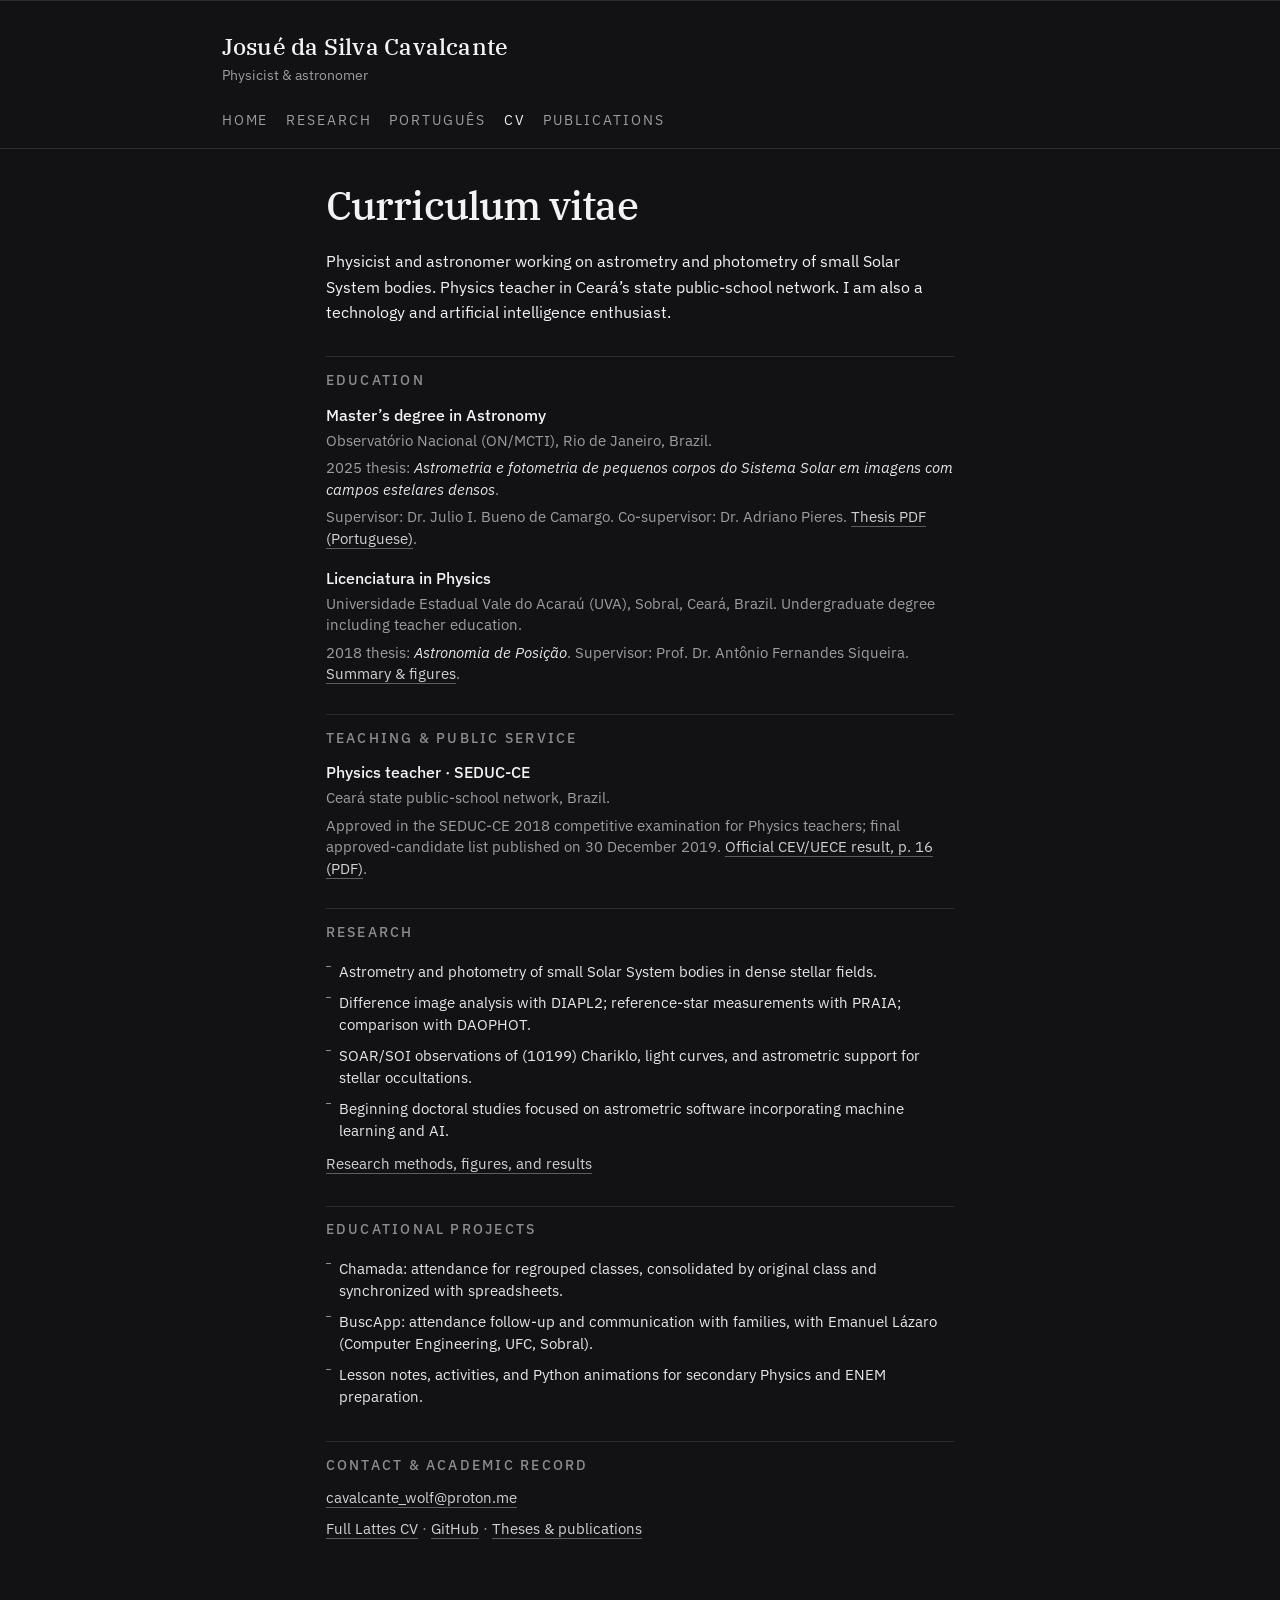
==== cv/index.html @ 6bab3193 "Remove workplace identification from the public academic pages Keep the academic profile on the stat" ====
<!DOCTYPE html>
<html lang="en">
<head>
  <meta charset="utf-8">
  <meta name="viewport" content="width=device-width, initial-scale=1">
  <title>CV — Josué da Silva Cavalcante</title>
  <meta name="description" content="Academic CV: Physics licentiate from UVA, master’s in Astronomy from Observatório Nacional, small-body research, and Physics teaching in the Ceará state school network.">
  <link rel="canonical" href="https://wolf9611.github.io/cv/">
  <meta name="theme-color" content="#121214">
  <meta name="color-scheme" content="dark">
  <link rel="icon" href="/assets/mark/favicon-32.png" type="image/png" sizes="32x32">
  <link rel="apple-touch-icon" href="/assets/mark/apple-touch-180.png">
  <meta property="og:type" content="website">
  <meta property="og:locale" content="en_US">
  <meta property="og:site_name" content="Josué da Silva Cavalcante">
  <meta property="og:title" content="CV — Josué da Silva Cavalcante">
  <meta property="og:description" content="Academic CV: Physics licentiate from UVA, master’s in Astronomy from Observatório Nacional, small-body research, and Physics teaching in the Ceará state school network.">
  <meta property="og:url" content="https://wolf9611.github.io/cv/">
  <meta property="og:image" content="https://wolf9611.github.io/assets/mark/icon-512.png">
  <meta name="twitter:card" content="summary">
  <meta name="twitter:title" content="CV — Josué da Silva Cavalcante">
  <meta name="twitter:description" content="Academic CV: Physics licentiate from UVA, master’s in Astronomy from Observatório Nacional, small-body research, and Physics teaching in the Ceará state school network.">
  <meta name="twitter:image" content="https://wolf9611.github.io/assets/mark/icon-512.png">
  <link rel="preconnect" href="https://fonts.googleapis.com">
  <link rel="preconnect" href="https://fonts.gstatic.com" crossorigin>
  <link href="https://fonts.googleapis.com/css2?family=IBM+Plex+Sans:ital,wght@0,400;0,500;1,400&family=IBM+Plex+Serif:ital,wght@0,400;0,500;1,400&display=swap" rel="stylesheet">
  <link rel="stylesheet" href="/css/style.css?v=4">
</head>
<body class="page-cv">
  <a class="skip-link" href="#main-content">Skip to content</a>
  <header class="cv-top">
    <div class="wrap">
      <p class="cv-name"><a href="/">Josué da Silva Cavalcante</a></p>
      <p class="cv-line">Physicist &amp; astronomer</p>
      <nav class="nav" aria-label="Main">
        <a href="/">Home</a>
        <a href="/research/">Research</a>
        <a href="/portugues/" hreflang="pt-BR" lang="pt-BR">Português</a>
        <a href="/cv/" aria-current="page">CV</a>
        <a href="/pubs/">Publications</a>
      </nav>
    </div>
  </header>

  <main id="main-content" class="wrap cv-main">
    <h1>Curriculum vitae</h1>
    <p class="cv-lead">Physicist and astronomer working on astrometry and photometry of small Solar System bodies. Physics teacher in Ceará’s state public-school network. I am also a technology and artificial intelligence enthusiast.</p>
    <section aria-labelledby="education">
      <h2 id="education">Education</h2>
      <dl class="cv-dl">
        <div>
          <dt>Master’s degree in Astronomy</dt>
          <dd>Observatório Nacional (ON/MCTI), Rio de Janeiro, Brazil.</dd>
          <dd>2025 thesis: <em lang="pt-BR">Astrometria e fotometria de pequenos corpos do Sistema Solar em imagens com campos estelares densos</em>.</dd>
          <dd>Supervisor: Dr. Julio I. Bueno de Camargo. Co-supervisor: Dr. Adriano Pieres. <a href="/files/dissertacao_cavalcante_2025.pdf">Thesis PDF (Portuguese)</a>.</dd>
        </div>
        <div>
          <dt>Licenciatura in Physics</dt>
          <dd>Universidade Estadual Vale do Acaraú (UVA), Sobral, Ceará, Brazil. Undergraduate degree including teacher education.</dd>
          <dd>2018 thesis: <em lang="pt-BR">Astronomia de Posição</em>. Supervisor: Prof. Dr. Antônio Fernandes Siqueira. <a href="/research/#undergraduate">Summary &amp; figures</a>.</dd>
        </div>
      </dl>
    </section>
    <section aria-labelledby="teaching">
      <h2 id="teaching">Teaching &amp; public service</h2>
      <dl class="cv-dl">
        <div>
          <dt>Physics teacher · SEDUC-CE</dt>
          <dd>Ceará state public-school network, Brazil.</dd>
          <dd>Approved in the SEDUC-CE 2018 competitive examination for Physics teachers; final approved-candidate list published on 30 December 2019. <a href="https://www.cev.uece.br/wp-content/uploads/2021/10/comunicado131.2019.pdf#page=16">Official CEV/UECE result, p. 16 (PDF)</a>.</dd>
        </div>
      </dl>
    </section>
    <section aria-labelledby="research">
      <h2 id="research">Research</h2>
      <ul class="cv-list">
        <li>Astrometry and photometry of small Solar System bodies in dense stellar fields.</li>
        <li>Difference image analysis with DIAPL2; reference-star measurements with PRAIA; comparison with DAOPHOT.</li>
        <li>SOAR/SOI observations of (10199) Chariklo, light curves, and astrometric support for stellar occultations.</li>
        <li>Beginning doctoral studies focused on astrometric software incorporating machine learning and AI.</li>
      </ul>
      <p class="cv-contact"><a href="/research/">Research methods, figures, and results</a></p>
    </section>
    <section aria-labelledby="projects">
      <h2 id="projects">Educational projects</h2>
      <ul class="cv-list">
        <li>Chamada: attendance for regrouped classes, consolidated by original class and synchronized with spreadsheets.</li>
        <li>BuscApp: attendance follow-up and communication with families, with Emanuel Lázaro (Computer Engineering, UFC, Sobral).</li>
        <li>Lesson notes, activities, and Python animations for secondary Physics and ENEM preparation.</li>
      </ul>
    </section>
    <section aria-labelledby="contact">
      <h2 id="contact">Contact &amp; academic record</h2>
      <p class="cv-contact"><a href="mailto:cavalcante_wolf@proton.me">cavalcante_wolf@proton.me</a></p>
      <p class="cv-contact"><a href="https://lattes.cnpq.br/4498102376995368" rel="me noopener" target="_blank">Full Lattes CV</a> · <a href="https://github.com/wolf9611" rel="me noopener" target="_blank">GitHub</a> · <a href="/pubs/">Theses &amp; publications</a></p>
    </section>
  </main>
</body>
</html>
---- css/style.css ----
/* Josué Cavalcante — modern gray, minimal academic */
:root{
  color-scheme:dark;
  --bg:#121214;
  --bg-elev:#1a1a1c;
  --ink:#e6e6e8;
  --muted:#9c9ca2;
  --line:#2c2c30;
  --accent:#8b8b92;
  --accent-hi:#d0d0d4;
  --accent-dim:#5c5c62;
  --paper:#f3f3f5;
}

*{box-sizing:border-box}
html{scroll-behavior:smooth}
body,h1,h2,h3,h4,h5,h6,p,blockquote,pre,hr,dl,dd,ol,ul,figure{margin:0;padding:0}
body{
  font:400 17px/1.55 "IBM Plex Sans", "Source Sans 3", Helvetica, Arial, sans-serif;
  color:var(--ink);
  background:var(--bg);
  -webkit-font-smoothing:antialiased;
}
img{max-width:100%;display:block}
a{color:var(--accent-hi);text-decoration:none;border-bottom:1px solid transparent;transition:color .15s,border-color .15s}
a:hover{color:var(--paper);border-bottom-color:var(--accent)}

.wrap{
  max-width:880px;
  margin:0 auto;
  padding:0 1.35rem;
}

/* header */
.site-header{
  padding:2.75rem 0 0;
  border-bottom:1px solid var(--line);
  margin-bottom:2rem;
}
.site-title{
  font-family:"IBM Plex Serif", "Source Serif 4", Georgia, serif;
  font-weight:500;
  font-size:clamp(1.85rem, 4.5vw, 2.35rem);
  letter-spacing:0.02em;
  color:var(--paper);
  line-height:1.15;
}
.site-title a,.site-title a:hover{
  color:var(--paper);border:none;
}
.site-tag{
  margin-top:0.45rem;
  font-size:0.875rem;
  letter-spacing:0.16em;
  text-transform:uppercase;
  color:var(--muted);
  font-weight:400;
}
.nav{
  display:flex;
  flex-wrap:wrap;
  gap:0.15rem 0;
  margin-top:1.6rem;
  padding-bottom:0.9rem;
  font-size:0.875rem;
  letter-spacing:0.14em;
  text-transform:uppercase;
  color:var(--muted);
}
.nav a{
  color:var(--muted);
  border:none;
  padding:0.35rem 0;
  margin-right:1.1rem;
}
.nav a:hover,.nav a[aria-current="page"]{
  color:var(--paper);
}
.nav .sep{
  display:none;
}

/* content */
main{padding-bottom:3rem;min-height:50vh}
.kicker{
  font-size:0.8rem;
  letter-spacing:0.18em;
  text-transform:uppercase;
  color:var(--accent);
  margin-bottom:1.25rem;
}
.prose p{
  margin-bottom:1.05em;
  font-size:1.05rem;
  color:var(--ink);
  font-weight:400;
}
.prose p.lead{
  font-size:1.12rem;
  color:var(--paper);
}
.prose h2{
  font-family:"IBM Plex Serif", Georgia, serif;
  font-size:1.2rem;
  font-weight:500;
  color:var(--paper);
  margin:2rem 0 0.7rem;
  padding-top:0.4rem;
  border-top:1px solid var(--line);
}
.prose h3{
  font-size:0.95rem;
  letter-spacing:0.06em;
  text-transform:uppercase;
  color:var(--accent-hi);
  margin:1.4rem 0 0.5rem;
  font-weight:500;
}
.prose ul{
  margin:0 0 1.1em 1.15em;
}
.prose li{
  margin-bottom:0.4em;
  color:var(--ink);
  font-size:1.02rem;
}
.prose li::marker{color:var(--accent)}

.note{
  margin:1.5rem 0;
  padding:0.85rem 1rem;
  border:1px solid var(--line);
  border-left:3px solid var(--accent);
  background:var(--bg-elev);
  font-size:0.92rem;
  color:var(--muted);
}
.note strong{color:var(--paper);font-weight:500}

.pub{
  margin-bottom:1.35rem;
  padding-bottom:1.15rem;
  border-bottom:1px solid var(--line);
}
.pub:last-child{border-bottom:none}
.pub .title{color:var(--paper);font-size:1.05rem;margin-bottom:0.25rem}
.pub .meta{font-size:0.92rem;color:var(--muted)}

.cv-block{margin-bottom:1.5rem}
.cv-block .when{
  font-size:0.78rem;
  letter-spacing:0.08em;
  text-transform:uppercase;
  color:var(--accent);
  margin-bottom:0.2rem;
}
.cv-block .role{
  color:var(--paper);
  font-size:1.05rem;
  margin-bottom:0.2rem;
}
.cv-block .place{color:var(--muted);font-size:0.95rem}

/* footer */
.site-footer{
  border-top:1px solid var(--line);
  padding:1.75rem 0 2.5rem;
  margin-top:1rem;
}
.footer-grid{
  display:grid;
  grid-template-columns:1fr;
  gap:1.25rem;
}
@media(min-width:560px){
  .footer-grid{grid-template-columns:1fr 1fr}
}
.footer-name{
  font-family:"IBM Plex Serif", Georgia, serif;
  font-size:1rem;
  color:var(--paper);
  margin-bottom:0.5rem;
}
.footer-list{list-style:none}
.footer-list li{margin-bottom:0.35rem;font-size:0.88rem;color:var(--muted)}
.footer-list a{color:var(--muted);border:none}
.footer-list a:hover{color:var(--accent-hi)}
.footer-copy{
  margin-top:1.5rem;
  font-size:0.8rem;
  letter-spacing:0.08em;
  text-transform:uppercase;
  color:var(--muted);
}

/* subtle top edge stripe */
body::before{
  content:"";
  display:block;
  height:1px;
  background:var(--line);
}

/* CV — tighter, no footer, academic only */
.page-cv .cv-lead{
  font-size:1.02rem;
  line-height:1.55;
  color:var(--paper);
  margin:0 0 2rem;
}
.page-cv .cv-top{
  padding:2rem 0 0;
  border-bottom:1px solid var(--line);
  margin-bottom:0;
}
.page-cv .cv-name{
  font-family:"IBM Plex Serif", Georgia, serif;
  font-weight:500;
  font-size:1.45rem;
  letter-spacing:0.01em;
  line-height:1.2;
}
.page-cv .cv-name a,
.page-cv .cv-name a:hover{color:var(--paper);border:none}
.page-cv .cv-line{
  margin-top:0.25rem;
  font-size:0.875rem;
  color:var(--muted);
}
.page-cv .cv-top .nav{margin-top:1.1rem;padding-bottom:0.7rem}
.page-cv .cv-main{
  padding:2rem 0 4rem;
  max-width:34rem;
}
.page-cv .cv-main section + section{margin-top:1.85rem}
.page-cv .cv-main h2{
  font-size:0.875rem;
  letter-spacing:0.16em;
  text-transform:uppercase;
  color:var(--accent);
  font-weight:500;
  margin:0 0 0.7rem;
}
.page-cv .cv-dl{display:grid;gap:1.05rem}
.page-cv .cv-dl dt{
  color:var(--paper);
  font-size:0.98rem;
  font-weight:500;
  margin-bottom:0.15rem;
}
.page-cv .cv-dl dd{
  color:var(--muted);
  font-size:0.92rem;
  line-height:1.45;
}
.page-cv .cv-dl em{color:var(--ink);font-style:italic}
.page-cv .cv-list{
  margin:0;
  padding:0;
  list-style:none;
}
.page-cv .cv-list li{
  color:var(--ink);
  font-size:0.95rem;
  line-height:1.45;
  padding:0.28rem 0 0.28rem 0.85rem;
  position:relative;
}
.page-cv .cv-list li::before{
  content:"";
  position:absolute;
  left:0;top:0.72em;
  width:0.35rem;height:1px;
  background:var(--accent);
}
.page-cv .cv-contact{
  font-size:0.92rem;
  color:var(--muted);
}
.page-cv .cv-contact span{margin:0 0.35rem;color:var(--accent-dim)}
.page-cv .site-footer{display:none}

/* Academic trajectory and original research figures */
a:focus-visible{outline:2px solid var(--paper);outline-offset:5px}
.skip-link{position:absolute;left:1rem;top:0;transform:translateY(-150%);z-index:10;padding:.7rem 1rem;background:var(--paper);color:var(--bg)}
.skip-link:focus{transform:translateY(.5rem);color:var(--bg)}
.prose h1,.page-cv .cv-main h1{
  font:500 clamp(1.8rem,4vw,2.5rem)/1.2 "IBM Plex Serif",Georgia,serif;
  color:var(--paper);
  letter-spacing:-.02em;
  margin:0 0 1.2rem;
}
.prose p{max-width:70ch}
.prose p.lead{font-size:1.2rem;line-height:1.6;max-width:60ch}
.prose section{margin-top:2.6rem}
.prose section > h2{
  font-size:1.4rem;
  margin:0 0 1.2rem;
  padding-top:1rem;
  border-top:1px solid var(--line);
}
.prose h3{font-size:1.1rem;text-transform:none;letter-spacing:0;margin:1.5rem 0 .6rem}
.prose a:not(.figure-image){border-bottom-color:var(--accent-dim)}
.prose a:hover{border-bottom-color:var(--paper)}
.prose .text-links{display:flex;flex-wrap:wrap;gap:.5rem 1.4rem;font-size:.95rem;margin:1.5rem 0}
.project-list{display:grid;gap:1.35rem;margin-top:.35rem}
.project-list h3{margin:0 0 .35rem;font-size:1.08rem}
.project-list p{margin:0}
.prose .when,.when{font-size:.875rem;color:var(--muted);line-height:1.6}
.prose .institution{font-size:.95rem;color:var(--muted);margin-bottom:.85rem}
.prose .source-link{font-size:.9rem;color:var(--muted)}
.trajectory{display:grid;gap:1.8rem}
.trajectory-entry{display:grid;grid-template-columns:9rem minmax(0,1fr);gap:1rem}
.trajectory-entry + .trajectory-entry{padding-top:1.8rem;border-top:1px solid var(--line)}
.trajectory-entry h3{margin:0 0 .3rem;font-size:1.15rem}
.trajectory-entry p:last-child{margin-bottom:0}
.work-grid{display:grid;grid-template-columns:repeat(2,minmax(0,1fr));gap:1.6rem;margin:1rem 0 1.5rem;align-items:start}
.research-figure{margin:1.2rem 0 1.8rem;min-width:0}
.work-grid .research-figure{margin:0}
.figure-image{display:block;border:0;background:#fff;padding:.65rem}
.figure-image:hover{border:0}
.figure-image img{width:100%;height:auto}
.work-grid .figure-image{height:17rem;display:flex;align-items:center;justify-content:center}
.work-grid .figure-image img{height:100%;object-fit:contain}
.work-grid .compact .figure-image{height:14rem}
.research-figure figcaption{font-size:.9rem;line-height:1.6;color:var(--muted);padding-top:.8rem}
.research-figure figcaption strong{color:var(--ink);font-weight:500}
.table-wrap{width:100%;margin:1.2rem 0}
.results-table{border-collapse:collapse;width:100%;font-size:.95rem;table-layout:fixed}
.results-table caption{text-align:left;color:var(--muted);font-size:.875rem;padding-bottom:.6rem}
.results-table th,.results-table td{padding:.8rem .6rem;text-align:left;border-bottom:1px solid var(--line);overflow-wrap:anywhere;vertical-align:top}
.results-table th{font-weight:500}
.results-table thead th{color:var(--muted);font-size:.875rem;background:var(--bg-elev)}
.results-table td{font-variant-numeric:tabular-nums}
.prose .pub{padding-bottom:2rem;margin-bottom:0}
.prose .pub h2{border:0;padding:0;margin:.5rem 0 .8rem;font-size:1.35rem}
.prose .muted{color:var(--muted)}
.page-cv .cv-main{max-width:42rem;padding:2rem 1.35rem 4rem}
.page-cv .cv-dl dd + dd{margin-top:.4rem}
.page-cv .cv-dl a,.page-cv .cv-contact a{border-bottom-color:var(--accent-dim)}
.page-cv .cv-main h2{padding-top:.8rem;border-top:1px solid var(--line)}
.page-cv .cv-contact{margin-top:.5rem;overflow-wrap:anywhere}
.footer-list a{overflow-wrap:anywhere}
[id]{scroll-margin-top:1.5rem}
@media(max-width:640px){
  .wrap{padding-left:1.15rem;padding-right:1.15rem}
  .site-header{padding-top:2rem}
  .site-tag{letter-spacing:.07em;line-height:1.8}
  .nav{letter-spacing:.08em;gap:.2rem 0;margin-top:1.2rem}
  .nav a{margin-right:1rem;padding:.6rem 0}
  .trajectory-entry{grid-template-columns:minmax(0,1fr);gap:.2rem}
  .trajectory-entry .when{margin-bottom:.3rem}
  .work-grid{grid-template-columns:minmax(0,1fr);gap:1.8rem}
  .work-grid .figure-image,.work-grid .compact .figure-image{height:auto;min-height:0}
  .work-grid .figure-image img{height:auto;max-height:19rem;object-fit:contain}
  .results-table{font-size:.875rem}
  .results-table th,.results-table td{padding:.65rem .35rem}
  .prose section{margin-top:2.2rem}
}
@media(prefers-reduced-motion:reduce){
  html{scroll-behavior:auto}
  a{transition:none}
}
@media print{
  :root{
    color-scheme:light;
    --bg:#fff;
    --bg-elev:#fff;
    --ink:#1c1c1f;
    --muted:#3f3f46;
    --line:#d4d4d8;
    --accent:#3f3f46;
    --accent-hi:#18181b;
    --accent-dim:#71717a;
    --paper:#18181b;
  }
  body::before,.skip-link,.nav,.site-footer{display:none}
  .site-header,.page-cv .cv-top{padding-top:0;border:none;margin:0}
  a{border:none}
  .figure-image{border:1px solid #d4d4d8}
}
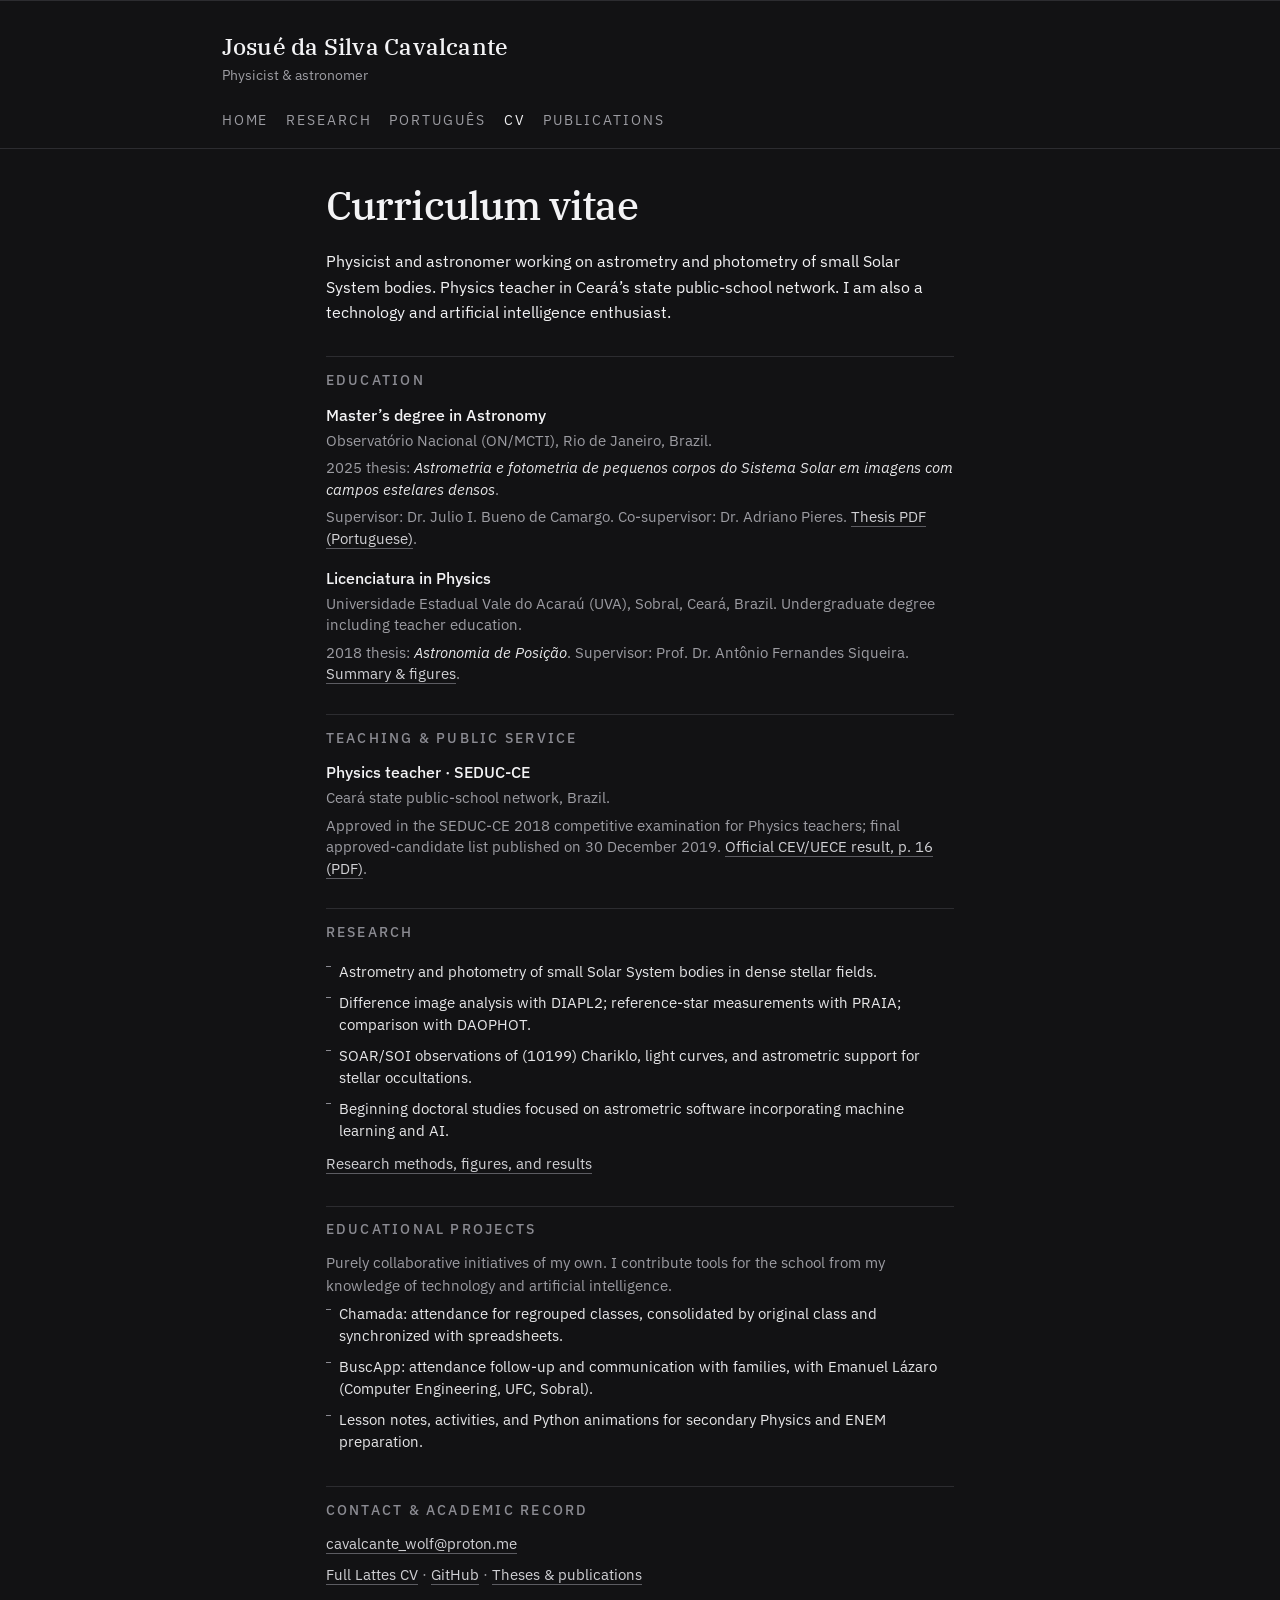
==== commit 3ca533be: "Describe education projects as collaborative initiatives State that these tools are the author's own" ====
--- a/cv/index.html
+++ b/cv/index.html
@@ -83,6 +83,7 @@
     </section>
     <section aria-labelledby="projects">
       <h2 id="projects">Educational projects</h2>
+      <p class="cv-contact">Purely collaborative initiatives of my own. I contribute tools for the school from my knowledge of technology and artificial intelligence.</p>
       <ul class="cv-list">
         <li>Chamada: attendance for regrouped classes, consolidated by original class and synchronized with spreadsheets.</li>
         <li>BuscApp: attendance follow-up and communication with families, with Emanuel Lázaro (Computer Engineering, UFC, Sobral).</li>
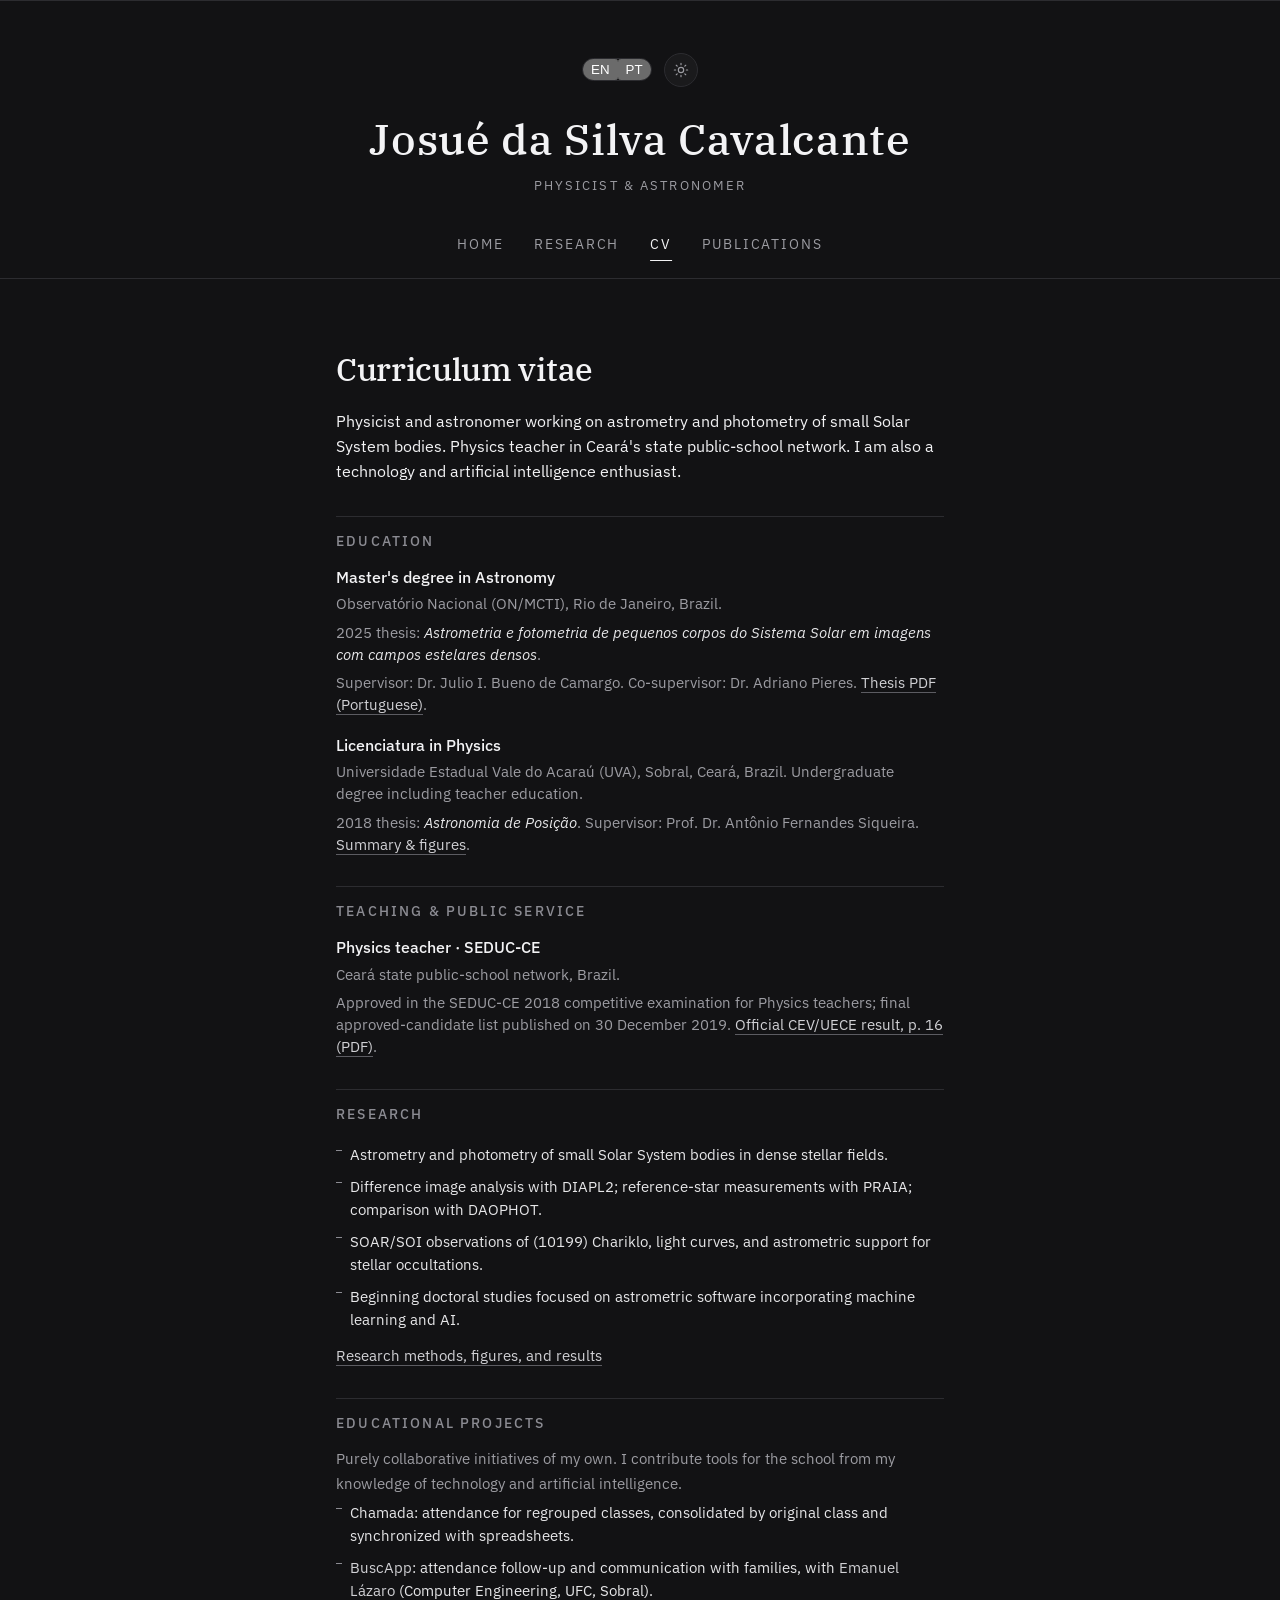
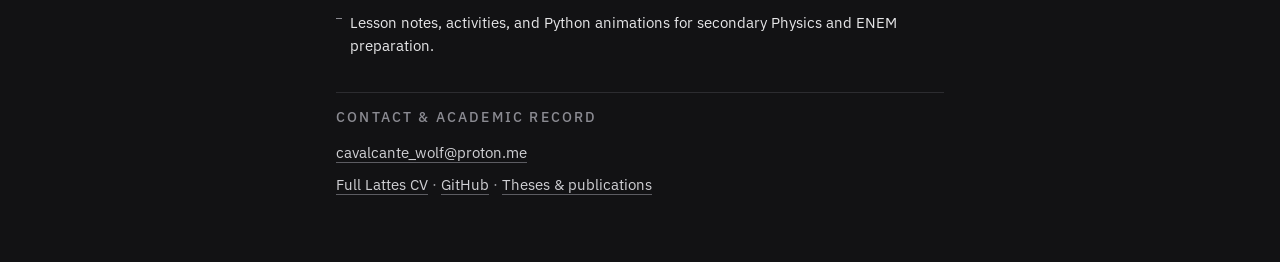
==== commit ccb2b31a: "feat!: move English to the root and switch language in place Serve the English edition from the site" ====
--- a/cv/index.html
+++ b/cv/index.html
@@ -1,100 +1,417 @@
-<!DOCTYPE html>
-<html lang="en">
-<head>
-  <meta charset="utf-8">
-  <meta name="viewport" content="width=device-width, initial-scale=1">
-  <title>CV — Josué da Silva Cavalcante</title>
-  <meta name="description" content="Academic CV: Physics licentiate from UVA, master’s in Astronomy from Observatório Nacional, small-body research, and Physics teaching in the Ceará state school network.">
-  <link rel="canonical" href="https://wolf9611.github.io/cv/">
-  <meta name="theme-color" content="#121214">
-  <meta name="color-scheme" content="dark">
-  <link rel="icon" href="/assets/mark/favicon-32.png" type="image/png" sizes="32x32">
-  <link rel="apple-touch-icon" href="/assets/mark/apple-touch-180.png">
-  <meta property="og:type" content="website">
-  <meta property="og:locale" content="en_US">
-  <meta property="og:site_name" content="Josué da Silva Cavalcante">
-  <meta property="og:title" content="CV — Josué da Silva Cavalcante">
-  <meta property="og:description" content="Academic CV: Physics licentiate from UVA, master’s in Astronomy from Observatório Nacional, small-body research, and Physics teaching in the Ceará state school network.">
-  <meta property="og:url" content="https://wolf9611.github.io/cv/">
-  <meta property="og:image" content="https://wolf9611.github.io/assets/mark/icon-512.png">
-  <meta name="twitter:card" content="summary">
-  <meta name="twitter:title" content="CV — Josué da Silva Cavalcante">
-  <meta name="twitter:description" content="Academic CV: Physics licentiate from UVA, master’s in Astronomy from Observatório Nacional, small-body research, and Physics teaching in the Ceará state school network.">
-  <meta name="twitter:image" content="https://wolf9611.github.io/assets/mark/icon-512.png">
-  <link rel="preconnect" href="https://fonts.googleapis.com">
-  <link rel="preconnect" href="https://fonts.gstatic.com" crossorigin>
-  <link href="https://fonts.googleapis.com/css2?family=IBM+Plex+Sans:ital,wght@0,400;0,500;1,400&family=IBM+Plex+Serif:ital,wght@0,400;0,500;1,400&display=swap" rel="stylesheet">
-  <link rel="stylesheet" href="/css/style.css?v=4">
-</head>
-<body class="page-cv">
-  <a class="skip-link" href="#main-content">Skip to content</a>
-  <header class="cv-top">
-    <div class="wrap">
-      <p class="cv-name"><a href="/">Josué da Silva Cavalcante</a></p>
-      <p class="cv-line">Physicist &amp; astronomer</p>
-      <nav class="nav" aria-label="Main">
-        <a href="/">Home</a>
-        <a href="/research/">Research</a>
-        <a href="/portugues/" hreflang="pt-BR" lang="pt-BR">Português</a>
-        <a href="/cv/" aria-current="page">CV</a>
-        <a href="/pubs/">Publications</a>
-      </nav>
-    </div>
-  </header>
+<!doctype html>
+<html lang="en" data-theme="dark">
+  <head>
+    <meta charset="utf-8" />
+    <meta name="viewport" content="width=device-width, initial-scale=1" />
+    <title data-i18n="cv.title">CV · Josué da Silva Cavalcante</title>
+    <meta
+      name="description"
+      data-i18n-attr="content:cv.description"
+      content="Academic CV: Physics licentiate from UVA, master's in Astronomy from Observatório Nacional, small-body research, and Physics teaching in the Ceará state school network."
+    />
+    <link rel="canonical" href="https://wolf9611.github.io/cv/" />
+    <link rel="alternate" hreflang="en" href="https://wolf9611.github.io/cv/" />
+    <link
+      rel="alternate"
+      hreflang="pt-BR"
+      href="https://wolf9611.github.io/cv/"
+    />
+    <link
+      rel="alternate"
+      hreflang="x-default"
+      href="https://wolf9611.github.io/cv/"
+    />
+    <meta name="theme-color" content="#121214" />
+    <meta name="color-scheme" content="dark light" />
+    <link
+      rel="icon"
+      href="/assets/mark/favicon-32.png"
+      type="image/png"
+      sizes="32x32"
+    />
+    <link rel="apple-touch-icon" href="/assets/mark/apple-touch-180.png" />
+    <meta property="og:type" content="website" />
+    <meta property="og:locale" content="en_US" />
+    <meta property="og:site_name" content="Josué da Silva Cavalcante" />
+    <meta
+      property="og:title"
+      data-i18n-attr="content:cv.ogTitle"
+      content="CV · Josué da Silva Cavalcante"
+    />
+    <meta
+      property="og:description"
+      data-i18n-attr="content:cv.description"
+      content="Academic CV: Physics licentiate from UVA, master's in Astronomy from Observatório Nacional, small-body research, and Physics teaching in the Ceará state school network."
+    />
+    <meta property="og:url" content="https://wolf9611.github.io/cv/" />
+    <meta
+      property="og:image"
+      content="https://wolf9611.github.io/assets/mark/icon-512.png"
+    />
+    <meta name="twitter:card" content="summary" />
+    <meta
+      name="twitter:title"
+      data-i18n-attr="content:cv.ogTitle"
+      content="CV · Josué da Silva Cavalcante"
+    />
+    <meta
+      name="twitter:description"
+      data-i18n-attr="content:cv.description"
+      content="Academic CV: Physics licentiate from UVA, master's in Astronomy from Observatório Nacional, small-body research, and Physics teaching in the Ceará state school network."
+    />
+    <meta
+      name="twitter:image"
+      content="https://wolf9611.github.io/assets/mark/icon-512.png"
+    />
+    <link rel="preconnect" href="https://fonts.googleapis.com" />
+    <link rel="preconnect" href="https://fonts.gstatic.com" crossorigin />
+    <link
+      href="https://fonts.googleapis.com/css2?family=IBM+Plex+Sans:ital,wght@0,400;0,500;1,400&family=IBM+Plex+Serif:ital,wght@0,400;0,500;1,400&display=swap"
+      rel="stylesheet"
+    />
+    <link rel="stylesheet" href="/css/style.css?v=7" />
+    <script src="/js/i18n.js?v=7"></script>
+    <script src="/js/main.js?v=7"></script>
+  </head>
+  <body class="page-cv" data-page="cv">
+    <a class="skip-link" href="#main-content" data-i18n="common.skip"
+      >Skip to content</a
+    >
+    <!-- Header -->
+    <header class="site-header">
+      <div class="wrap">
+        <div class="header-controls">
+          <div
+            class="lang-switch"
+            role="group"
+            data-i18n-attr="aria-label:common.langGroup"
+            aria-label="Language"
+          >
+            <button
+              type="button"
+              class="lang-switch-btn is-active"
+              data-set-lang="en"
+              lang="en"
+              aria-pressed="true"
+            >
+              EN
+            </button>
+            <button
+              type="button"
+              class="lang-switch-btn"
+              data-set-lang="pt-BR"
+              lang="pt-BR"
+              aria-pressed="false"
+            >
+              PT
+            </button>
+          </div>
+          <button
+            type="button"
+            class="theme-toggle"
+            data-theme-toggle
+            data-label-light="Switch to dark theme"
+            data-label-dark="Switch to light theme"
+            aria-pressed="false"
+            aria-label="Switch to light theme"
+          >
+            <svg
+              class="icon-sun"
+              aria-hidden="true"
+              viewBox="0 0 24 24"
+              fill="none"
+              stroke="currentColor"
+              stroke-width="1.75"
+              stroke-linecap="round"
+            >
+              <circle cx="12" cy="12" r="4" />
+              <path
+                d="M12 2v2m0 16v2M4.9 4.9l1.4 1.4m11.4 11.4 1.4 1.4M2 12h2m16 0h2M4.9 19.1l1.4-1.4M17.7 6.3l1.4-1.4"
+              />
+            </svg>
+            <svg
+              class="icon-moon"
+              aria-hidden="true"
+              viewBox="0 0 24 24"
+              fill="none"
+              stroke="currentColor"
+              stroke-width="1.75"
+              stroke-linecap="round"
+              stroke-linejoin="round"
+            >
+              <path d="M21 12.8A9 9 0 1 1 11.2 3a7 7 0 0 0 9.8 9.8Z" />
+            </svg>
+          </button>
+        </div>
+        <div class="site-title">
+          <a href="/" data-i18n="common.siteTitle">Josué da Silva Cavalcante</a>
+        </div>
+        <div class="site-tag" data-i18n="cv.nameLine">
+          Physicist &amp; astronomer
+        </div>
+        <nav
+          class="nav"
+          data-i18n-attr="aria-label:common.navAria"
+          aria-label="Main"
+        >
+          <a href="/" data-i18n="common.navHome">Home</a>
+          <a href="/research/" data-i18n="common.navResearch">Research</a>
+          <a href="/cv/" aria-current="page" data-i18n="common.navCv">CV</a>
+          <a href="/pubs/" data-i18n="common.navPubs">Publications</a>
+        </nav>
+      </div>
+    </header>
 
-  <main id="main-content" class="wrap cv-main">
-    <h1>Curriculum vitae</h1>
-    <p class="cv-lead">Physicist and astronomer working on astrometry and photometry of small Solar System bodies. Physics teacher in Ceará’s state public-school network. I am also a technology and artificial intelligence enthusiast.</p>
-    <section aria-labelledby="education">
-      <h2 id="education">Education</h2>
-      <dl class="cv-dl">
+    <main id="main-content" class="wrap cv-main">
+      <h1 data-i18n="cv.h1">Curriculum vitae</h1>
+      <p class="cv-lead" data-i18n="cv.lead">
+        Physicist and astronomer working on astrometry and photometry of small
+        Solar System bodies. Physics teacher in Ceará's state public-school
+        network. I am also a technology and artificial intelligence enthusiast.
+      </p>
+      <section aria-labelledby="education">
+        <h2 id="education" data-i18n="cv.educationHeading">Education</h2>
+        <dl class="cv-dl">
+          <div>
+            <dt data-i18n="cv.msTitle">Master's degree in Astronomy</dt>
+            <dd data-i18n="cv.msPlace">
+              Observatório Nacional (ON/MCTI), Rio de Janeiro, Brazil.
+            </dd>
+            <dd data-i18n="cv.msThesisHtml">
+              2025 thesis:
+              <em lang="pt-BR"
+                >Astrometria e fotometria de pequenos corpos do Sistema Solar em
+                imagens com campos estelares densos</em
+              >.
+            </dd>
+            <dd>
+              <span data-i18n="cv.msSupervisor"
+                >Supervisor: Dr. Julio I. Bueno de Camargo. Co-supervisor: Dr.
+                Adriano Pieres.</span
+              >
+              <a
+                href="/files/dissertacao_cavalcante_2025.pdf"
+                data-i18n="cv.msPdf"
+                >Thesis PDF (Portuguese)</a
+              >.
+            </dd>
+          </div>
+          <div>
+            <dt data-i18n="cv.ugTitle">Licenciatura in Physics</dt>
+            <dd data-i18n="cv.ugPlace">
+              Universidade Estadual Vale do Acaraú (UVA), Sobral, Ceará, Brazil.
+              Undergraduate degree including teacher education.
+            </dd>
+            <dd>
+              <span data-i18n="cv.ugThesisHtml"
+                >2018 thesis: <em lang="pt-BR">Astronomia de Posição</em>.
+                Supervisor: Prof. Dr. Antônio Fernandes Siqueira.</span
+              >
+              <a href="/research/#undergraduate" data-i18n="cv.ugLink"
+                >Summary &amp; figures</a
+              >.
+            </dd>
+          </div>
+        </dl>
+      </section>
+      <section aria-labelledby="teaching">
+        <h2 id="teaching" data-i18n="cv.teachingHeading">
+          Teaching &amp; public service
+        </h2>
+        <dl class="cv-dl">
+          <div>
+            <dt data-i18n="cv.teachTitle">Physics teacher · SEDUC-CE</dt>
+            <dd data-i18n="cv.teachPlace">
+              Ceará state public-school network, Brazil.
+            </dd>
+            <dd>
+              <span data-i18n="cv.teachExam"
+                >Approved in the SEDUC-CE 2018 competitive examination for
+                Physics teachers; final approved-candidate list published on 30
+                December 2019.</span
+              >
+              <a
+                href="https://www.cev.uece.br/wp-content/uploads/2021/10/comunicado131.2019.pdf#page=16"
+                data-i18n="cv.teachLink"
+                >Official CEV/UECE result, p. 16 (PDF)</a
+              >.
+            </dd>
+          </div>
+        </dl>
+      </section>
+      <section aria-labelledby="research">
+        <h2 id="research" data-i18n="cv.researchHeading">Research</h2>
+        <ul class="cv-list">
+          <li data-i18n="cv.research1">
+            Astrometry and photometry of small Solar System bodies in dense
+            stellar fields.
+          </li>
+          <li data-i18n="cv.research2">
+            Difference image analysis with DIAPL2; reference-star measurements
+            with PRAIA; comparison with DAOPHOT.
+          </li>
+          <li data-i18n="cv.research3">
+            SOAR/SOI observations of (10199) Chariklo, light curves, and
+            astrometric support for stellar occultations.
+          </li>
+          <li data-i18n="cv.research4">
+            Beginning doctoral studies focused on astrometric software
+            incorporating machine learning and AI.
+          </li>
+        </ul>
+        <p class="cv-contact">
+          <a href="/research/" data-i18n="cv.researchLink"
+            >Research methods, figures, and results</a
+          >
+        </p>
+      </section>
+      <section aria-labelledby="projects">
+        <h2 id="projects" data-i18n="cv.projectsHeading">
+          Educational projects
+        </h2>
+        <p class="cv-contact" data-i18n="cv.projectsIntro">
+          Purely collaborative initiatives of my own. I contribute tools for the
+          school from my knowledge of technology and artificial intelligence.
+        </p>
+        <ul class="cv-list">
+          <li data-i18n="cv.project1">
+            Chamada: attendance for regrouped classes, consolidated by original
+            class and synchronized with spreadsheets.
+          </li>
+          <li data-i18n="cv.project2Html">
+            <a
+              href="https://github.com/eemtijca/buscapp"
+              rel="noopener"
+              target="_blank"
+              >BuscApp</a
+            >: attendance follow-up and communication with families, with
+            <a
+              href="https://github.com/emanuellcs"
+              rel="noopener"
+              target="_blank"
+              >Emanuel Lázaro</a
+            >
+            (Computer Engineering, UFC, Sobral).
+          </li>
+          <li data-i18n="cv.project3">
+            Lesson notes, activities, and Python animations for secondary
+            Physics and ENEM preparation.
+          </li>
+        </ul>
+      </section>
+      <section aria-labelledby="contact">
+        <h2 id="contact" data-i18n="cv.contactHeading">
+          Contact &amp; academic record
+        </h2>
+        <p class="cv-contact">
+          <a
+            href="mailto:cavalcante_wolf@proton.me"
+            data-i18n="common.footerEmail"
+            >cavalcante_wolf@proton.me</a
+          >
+        </p>
+        <p class="cv-contact">
+          <a
+            href="https://lattes.cnpq.br/4498102376995368"
+            rel="me noopener"
+            target="_blank"
+            data-i18n="cv.contactLattes"
+            >Full Lattes CV</a
+          >
+          ·
+          <a
+            href="https://github.com/wolf9611"
+            rel="me noopener"
+            target="_blank"
+            data-i18n="common.footerGithub"
+            >GitHub</a
+          >
+          ·
+          <a href="/pubs/" data-i18n="cv.contactPubs"
+            >Theses &amp; publications</a
+          >
+        </p>
+      </section>
+    </main>
+
+    <!-- Footer -->
+    <footer class="site-footer">
+      <div class="wrap footer-grid">
         <div>
-          <dt>Master’s degree in Astronomy</dt>
-          <dd>Observatório Nacional (ON/MCTI), Rio de Janeiro, Brazil.</dd>
-          <dd>2025 thesis: <em lang="pt-BR">Astrometria e fotometria de pequenos corpos do Sistema Solar em imagens com campos estelares densos</em>.</dd>
-          <dd>Supervisor: Dr. Julio I. Bueno de Camargo. Co-supervisor: Dr. Adriano Pieres. <a href="/files/dissertacao_cavalcante_2025.pdf">Thesis PDF (Portuguese)</a>.</dd>
+          <div class="footer-name">Josué da Silva Cavalcante</div>
+          <ul class="footer-list">
+            <li>
+              <a
+                href="mailto:cavalcante_wolf@proton.me"
+                data-i18n="common.footerEmail"
+                >cavalcante_wolf@proton.me</a
+              >
+            </li>
+            <li>
+              <a
+                href="https://lattes.cnpq.br/4498102376995368"
+                rel="me noopener"
+                target="_blank"
+                data-i18n="common.footerLattes"
+                >Lattes CV</a
+              >
+            </li>
+            <li>
+              <a
+                href="https://github.com/wolf9611"
+                rel="me noopener"
+                target="_blank"
+                data-i18n="common.footerGithub"
+                >GitHub</a
+              >
+            </li>
+            <li>
+              <a
+                href="https://x.com/CavalcanteWolf"
+                rel="me noopener"
+                target="_blank"
+                data-i18n="common.footerX"
+                >X · @CavalcanteWolf</a
+              >
+            </li>
+            <li>
+              <a
+                href="https://www.instagram.com/cavalcante_josue96/"
+                rel="me noopener"
+                target="_blank"
+                data-i18n="common.footerInstagram"
+                >Instagram · cavalcante_josue96</a
+              >
+            </li>
+          </ul>
         </div>
         <div>
-          <dt>Licenciatura in Physics</dt>
-          <dd>Universidade Estadual Vale do Acaraú (UVA), Sobral, Ceará, Brazil. Undergraduate degree including teacher education.</dd>
-          <dd>2018 thesis: <em lang="pt-BR">Astronomia de Posição</em>. Supervisor: Prof. Dr. Antônio Fernandes Siqueira. <a href="/research/#undergraduate">Summary &amp; figures</a>.</dd>
+          <h2 class="footer-heading" data-i18n="common.footerSite">Site</h2>
+          <ul class="footer-list">
+            <li><a href="/" data-i18n="common.navHome">Home</a></li>
+            <li>
+              <a href="/research/" data-i18n="common.navResearch">Research</a>
+            </li>
+            <li><a href="/cv/" data-i18n="common.navCv">CV</a></li>
+            <li>
+              <a href="/pubs/" data-i18n="common.navPubs">Publications</a>
+            </li>
+            <li>
+              <a
+                href="https://github.com/eemtijca/buscapp"
+                rel="noopener"
+                target="_blank"
+                >BuscApp</a
+              >
+            </li>
+          </ul>
         </div>
-      </dl>
-    </section>
-    <section aria-labelledby="teaching">
-      <h2 id="teaching">Teaching &amp; public service</h2>
-      <dl class="cv-dl">
-        <div>
-          <dt>Physics teacher · SEDUC-CE</dt>
-          <dd>Ceará state public-school network, Brazil.</dd>
-          <dd>Approved in the SEDUC-CE 2018 competitive examination for Physics teachers; final approved-candidate list published on 30 December 2019. <a href="https://www.cev.uece.br/wp-content/uploads/2021/10/comunicado131.2019.pdf#page=16">Official CEV/UECE result, p. 16 (PDF)</a>.</dd>
-        </div>
-      </dl>
-    </section>
-    <section aria-labelledby="research">
-      <h2 id="research">Research</h2>
-      <ul class="cv-list">
-        <li>Astrometry and photometry of small Solar System bodies in dense stellar fields.</li>
-        <li>Difference image analysis with DIAPL2; reference-star measurements with PRAIA; comparison with DAOPHOT.</li>
-        <li>SOAR/SOI observations of (10199) Chariklo, light curves, and astrometric support for stellar occultations.</li>
-        <li>Beginning doctoral studies focused on astrometric software incorporating machine learning and AI.</li>
-      </ul>
-      <p class="cv-contact"><a href="/research/">Research methods, figures, and results</a></p>
-    </section>
-    <section aria-labelledby="projects">
-      <h2 id="projects">Educational projects</h2>
-      <p class="cv-contact">Purely collaborative initiatives of my own. I contribute tools for the school from my knowledge of technology and artificial intelligence.</p>
-      <ul class="cv-list">
-        <li>Chamada: attendance for regrouped classes, consolidated by original class and synchronized with spreadsheets.</li>
-        <li>BuscApp: attendance follow-up and communication with families, with Emanuel Lázaro (Computer Engineering, UFC, Sobral).</li>
-        <li>Lesson notes, activities, and Python animations for secondary Physics and ENEM preparation.</li>
-      </ul>
-    </section>
-    <section aria-labelledby="contact">
-      <h2 id="contact">Contact &amp; academic record</h2>
-      <p class="cv-contact"><a href="mailto:cavalcante_wolf@proton.me">cavalcante_wolf@proton.me</a></p>
-      <p class="cv-contact"><a href="https://lattes.cnpq.br/4498102376995368" rel="me noopener" target="_blank">Full Lattes CV</a> · <a href="https://github.com/wolf9611" rel="me noopener" target="_blank">GitHub</a> · <a href="/pubs/">Theses &amp; publications</a></p>
-    </section>
-  </main>
-</body>
+      </div>
+      <div class="wrap footer-copy">
+        <p data-i18n="common.copyright">
+          © 2026 Josué da Silva Cavalcante. All rights reserved.
+        </p>
+      </div>
+    </footer>
+  </body>
 </html>
--- a/css/style.css
+++ b/css/style.css
@@ -1,381 +1,1103 @@
-/* Josué Cavalcante — modern gray, minimal academic */
-:root{
-  color-scheme:dark;
-  --bg:#121214;
-  --bg-elev:#1a1a1c;
-  --ink:#e6e6e8;
-  --muted:#9c9ca2;
-  --line:#2c2c30;
-  --accent:#8b8b92;
-  --accent-hi:#d0d0d4;
-  --accent-dim:#5c5c62;
-  --paper:#f3f3f5;
-}
-
-*{box-sizing:border-box}
-html{scroll-behavior:smooth}
-body,h1,h2,h3,h4,h5,h6,p,blockquote,pre,hr,dl,dd,ol,ul,figure{margin:0;padding:0}
-body{
-  font:400 17px/1.55 "IBM Plex Sans", "Source Sans 3", Helvetica, Arial, sans-serif;
-  color:var(--ink);
-  background:var(--bg);
-  -webkit-font-smoothing:antialiased;
-}
-img{max-width:100%;display:block}
-a{color:var(--accent-hi);text-decoration:none;border-bottom:1px solid transparent;transition:color .15s,border-color .15s}
-a:hover{color:var(--paper);border-bottom-color:var(--accent)}
-
-.wrap{
-  max-width:880px;
-  margin:0 auto;
-  padding:0 1.35rem;
-}
-
-/* header */
-.site-header{
-  padding:2.75rem 0 0;
-  border-bottom:1px solid var(--line);
-  margin-bottom:2rem;
-}
-.site-title{
-  font-family:"IBM Plex Serif", "Source Serif 4", Georgia, serif;
-  font-weight:500;
-  font-size:clamp(1.85rem, 4.5vw, 2.35rem);
-  letter-spacing:0.02em;
-  color:var(--paper);
-  line-height:1.15;
-}
-.site-title a,.site-title a:hover{
-  color:var(--paper);border:none;
-}
-.site-tag{
-  margin-top:0.45rem;
-  font-size:0.875rem;
-  letter-spacing:0.16em;
-  text-transform:uppercase;
-  color:var(--muted);
-  font-weight:400;
-}
-.nav{
-  display:flex;
-  flex-wrap:wrap;
-  gap:0.15rem 0;
-  margin-top:1.6rem;
-  padding-bottom:0.9rem;
-  font-size:0.875rem;
-  letter-spacing:0.14em;
-  text-transform:uppercase;
-  color:var(--muted);
-}
-.nav a{
-  color:var(--muted);
-  border:none;
-  padding:0.35rem 0;
-  margin-right:1.1rem;
-}
-.nav a:hover,.nav a[aria-current="page"]{
-  color:var(--paper);
-}
-.nav .sep{
-  display:none;
-}
-
-/* content */
-main{padding-bottom:3rem;min-height:50vh}
-.kicker{
-  font-size:0.8rem;
-  letter-spacing:0.18em;
-  text-transform:uppercase;
-  color:var(--accent);
-  margin-bottom:1.25rem;
-}
-.prose p{
-  margin-bottom:1.05em;
-  font-size:1.05rem;
-  color:var(--ink);
-  font-weight:400;
-}
-.prose p.lead{
-  font-size:1.12rem;
-  color:var(--paper);
-}
-.prose h2{
-  font-family:"IBM Plex Serif", Georgia, serif;
-  font-size:1.2rem;
-  font-weight:500;
-  color:var(--paper);
-  margin:2rem 0 0.7rem;
-  padding-top:0.4rem;
-  border-top:1px solid var(--line);
-}
-.prose h3{
-  font-size:0.95rem;
-  letter-spacing:0.06em;
-  text-transform:uppercase;
-  color:var(--accent-hi);
-  margin:1.4rem 0 0.5rem;
-  font-weight:500;
-}
-.prose ul{
-  margin:0 0 1.1em 1.15em;
-}
-.prose li{
-  margin-bottom:0.4em;
-  color:var(--ink);
-  font-size:1.02rem;
-}
-.prose li::marker{color:var(--accent)}
-
-.note{
-  margin:1.5rem 0;
-  padding:0.85rem 1rem;
-  border:1px solid var(--line);
-  border-left:3px solid var(--accent);
-  background:var(--bg-elev);
-  font-size:0.92rem;
-  color:var(--muted);
-}
-.note strong{color:var(--paper);font-weight:500}
-
-.pub{
-  margin-bottom:1.35rem;
-  padding-bottom:1.15rem;
-  border-bottom:1px solid var(--line);
-}
-.pub:last-child{border-bottom:none}
-.pub .title{color:var(--paper);font-size:1.05rem;margin-bottom:0.25rem}
-.pub .meta{font-size:0.92rem;color:var(--muted)}
-
-.cv-block{margin-bottom:1.5rem}
-.cv-block .when{
-  font-size:0.78rem;
-  letter-spacing:0.08em;
-  text-transform:uppercase;
-  color:var(--accent);
-  margin-bottom:0.2rem;
-}
-.cv-block .role{
-  color:var(--paper);
-  font-size:1.05rem;
-  margin-bottom:0.2rem;
-}
-.cv-block .place{color:var(--muted);font-size:0.95rem}
-
-/* footer */
-.site-footer{
-  border-top:1px solid var(--line);
-  padding:1.75rem 0 2.5rem;
-  margin-top:1rem;
-}
-.footer-grid{
-  display:grid;
-  grid-template-columns:1fr;
-  gap:1.25rem;
-}
-@media(min-width:560px){
-  .footer-grid{grid-template-columns:1fr 1fr}
-}
-.footer-name{
-  font-family:"IBM Plex Serif", Georgia, serif;
-  font-size:1rem;
-  color:var(--paper);
-  margin-bottom:0.5rem;
-}
-.footer-list{list-style:none}
-.footer-list li{margin-bottom:0.35rem;font-size:0.88rem;color:var(--muted)}
-.footer-list a{color:var(--muted);border:none}
-.footer-list a:hover{color:var(--accent-hi)}
-.footer-copy{
-  margin-top:1.5rem;
-  font-size:0.8rem;
-  letter-spacing:0.08em;
-  text-transform:uppercase;
-  color:var(--muted);
-}
-
-/* subtle top edge stripe */
-body::before{
-  content:"";
-  display:block;
-  height:1px;
-  background:var(--line);
-}
-
-/* CV — tighter, no footer, academic only */
-.page-cv .cv-lead{
-  font-size:1.02rem;
-  line-height:1.55;
-  color:var(--paper);
-  margin:0 0 2rem;
-}
-.page-cv .cv-top{
-  padding:2rem 0 0;
-  border-bottom:1px solid var(--line);
-  margin-bottom:0;
-}
-.page-cv .cv-name{
-  font-family:"IBM Plex Serif", Georgia, serif;
-  font-weight:500;
-  font-size:1.45rem;
-  letter-spacing:0.01em;
-  line-height:1.2;
-}
+/* ==========================================================================
+   Josué da Silva Cavalcante · Academic homepage
+   Minimalist gray design system · IBM Plex Sans + IBM Plex Serif
+   Dark theme by default, with a warm paper light counterpart.
+   No build step: plain, hand-written CSS.
+   ========================================================================== */
+
+/* --------------------------------------------------------------------------
+   1. Design tokens
+   -------------------------------------------------------------------------- */
+:root {
+  color-scheme: dark;
+
+  /* Dark palette (default) */
+  --bg: #121214;
+  --bg-elev: #1a1a1c;
+  --ink: #e6e6e8;
+  --muted: #9c9ca2;
+  --line: #2c2c30;
+  --accent: #8b8b92;
+  --accent-hi: #d0d0d4;
+  --accent-dim: #5c5c62;
+  --paper: #f3f3f5;
+  --focus: #f3f3f5;
+  --figure-bg: #ffffff;
+
+  /* Layout */
+  --wrap: 55rem;
+  --gutter: clamp(1.15rem, 4vw, 2rem);
+
+  /* Motion */
+  --ease: cubic-bezier(0.4, 0, 0.2, 1);
+}
+
+:root[data-theme="light"] {
+  color-scheme: light;
+
+  /* Light palette: warm paper counterpart of the gray dark theme */
+  --bg: #f6f5f2;
+  --bg-elev: #ffffff;
+  --ink: #2b2b31;
+  --muted: #5d5d66;
+  --line: #e3e1da;
+  --accent: #66666f;
+  --accent-hi: #1b1b20;
+  --accent-dim: #b4b2ab;
+  --paper: #131318;
+  --focus: #1b1b20;
+  --figure-bg: #ffffff;
+}
+
+/* --------------------------------------------------------------------------
+   2. Reset and base typography
+   -------------------------------------------------------------------------- */
+* {
+  box-sizing: border-box;
+}
+
+html {
+  scroll-behavior: smooth;
+  -webkit-text-size-adjust: 100%;
+}
+
+body,
+h1,
+h2,
+h3,
+h4,
+h5,
+h6,
+p,
+blockquote,
+pre,
+hr,
+dl,
+dd,
+ol,
+ul,
+figure {
+  margin: 0;
+  padding: 0;
+}
+
+body {
+  font-family: "IBM Plex Sans", "Source Sans 3", Helvetica, Arial, sans-serif;
+  font-size: clamp(1rem, 0.95rem + 0.25vw, 1.125rem);
+  line-height: 1.65;
+  color: var(--ink);
+  background: var(--bg);
+  -webkit-font-smoothing: antialiased;
+  text-rendering: optimizeLegibility;
+  transition:
+    background-color 0.3s var(--ease),
+    color 0.3s var(--ease);
+}
+
+@media (prefers-reduced-motion: reduce) {
+  body {
+    transition: none;
+  }
+}
+
+img {
+  max-width: 100%;
+  display: block;
+}
+
+a {
+  color: var(--accent-hi);
+  text-decoration: none;
+  border-bottom: 1px solid transparent;
+  transition:
+    color 0.15s var(--ease),
+    border-color 0.15s var(--ease);
+}
+
+a:hover {
+  color: var(--paper);
+  border-bottom-color: var(--accent);
+}
+
+::selection {
+  background: var(--accent);
+  color: var(--bg);
+}
+
+/* Keyboard focus: visible on both themes (WCAG 2.4.7) */
+a:focus-visible,
+button:focus-visible {
+  outline: 2px solid var(--focus);
+  outline-offset: 4px;
+  border-radius: 2px;
+}
+
+/* Screen-reader-only utility */
+.visually-hidden {
+  position: absolute;
+  width: 1px;
+  height: 1px;
+  padding: 0;
+  margin: -1px;
+  overflow: hidden;
+  clip: rect(0 0 0 0);
+  white-space: nowrap;
+  border: 0;
+}
+
+/* --------------------------------------------------------------------------
+   3. Layout containers
+   -------------------------------------------------------------------------- */
+.wrap {
+  max-width: var(--wrap);
+  margin-inline: auto;
+  padding-inline: var(--gutter);
+}
+
+main {
+  padding-bottom: 3.5rem;
+  min-height: 50vh;
+}
+
+/* Slightly wider reading column on ultra-wide displays */
+@media (min-width: 112rem) {
+  :root {
+    --wrap: 57.5rem;
+  }
+}
+
+/* --------------------------------------------------------------------------
+   4. Skip link
+   -------------------------------------------------------------------------- */
+.skip-link {
+  position: absolute;
+  left: 1rem;
+  top: 0;
+  transform: translateY(-150%);
+  z-index: 20;
+  padding: 0.7rem 1.1rem;
+  background: var(--paper);
+  color: var(--bg);
+  border: none;
+  font-size: 0.9rem;
+  transition: transform 0.15s var(--ease);
+}
+
+.skip-link:focus {
+  transform: translateY(0.5rem);
+  color: var(--bg);
+}
+
+/* --------------------------------------------------------------------------
+   5. Header: fully centered
+   -------------------------------------------------------------------------- */
+.site-header {
+  text-align: center;
+  padding: clamp(2rem, 1.5rem + 2.5vw, 3.25rem) 0 0;
+  border-bottom: 1px solid var(--line);
+  margin-bottom: clamp(1.75rem, 1.25rem + 1.5vw, 2.75rem);
+}
+
+/* Utility row: language switcher + theme toggle */
+.header-controls {
+  display: flex;
+  justify-content: center;
+  align-items: center;
+  gap: 0.8rem;
+  margin-bottom: clamp(1.25rem, 1rem + 1vw, 1.9rem);
+}
+
+/* Compact EN | PT segmented switcher */
+.lang-switch {
+  display: inline-flex;
+  align-items: stretch;
+  border: 1px solid var(--line);
+  border-radius: 999px;
+  overflow: hidden;
+  background: var(--bg-elev);
+}
+
+.lang-switch a {
+  display: block;
+  padding: 0.32rem 0.85rem;
+  font-size: 0.72rem;
+  font-weight: 500;
+  letter-spacing: 0.14em;
+  text-transform: uppercase;
+  color: var(--muted);
+  border: none;
+  line-height: 1.5;
+  transition:
+    color 0.15s var(--ease),
+    background-color 0.15s var(--ease);
+}
+
+.lang-switch a + a {
+  border-left: 1px solid var(--line);
+}
+
+.lang-switch a:hover {
+  color: var(--paper);
+  background: var(--bg);
+  border-bottom: none;
+}
+
+.lang-switch a[aria-current="true"] {
+  color: var(--bg);
+  background: var(--paper);
+}
+
+.lang-switch a[aria-current="true"]:hover {
+  color: var(--bg);
+}
+
+/* Icon-only theme toggle */
+.theme-toggle {
+  display: inline-flex;
+  align-items: center;
+  justify-content: center;
+  width: 2.1rem;
+  height: 2.1rem;
+  border: 1px solid var(--line);
+  border-radius: 999px;
+  background: var(--bg-elev);
+  color: var(--muted);
+  cursor: pointer;
+  transition:
+    color 0.15s var(--ease),
+    border-color 0.15s var(--ease),
+    background-color 0.15s var(--ease);
+}
+
+.theme-toggle:hover {
+  color: var(--paper);
+  border-color: var(--accent);
+}
+
+.theme-toggle svg {
+  width: 1rem;
+  height: 1rem;
+  display: block;
+}
+
+.theme-toggle .icon-sun {
+  display: block;
+}
+.theme-toggle .icon-moon {
+  display: none;
+}
+:root[data-theme="light"] .theme-toggle .icon-sun {
+  display: none;
+}
+:root[data-theme="light"] .theme-toggle .icon-moon {
+  display: block;
+}
+
+/* Site identity */
+.site-title {
+  font-family: "IBM Plex Serif", "Source Serif 4", Georgia, serif;
+  font-weight: 500;
+  font-size: clamp(1.9rem, 1.4rem + 2.4vw, 2.7rem);
+  letter-spacing: 0.015em;
+  line-height: 1.15;
+  color: var(--paper);
+}
+
+.site-title a,
+.site-title a:hover {
+  color: var(--paper);
+  border: none;
+}
+
+.site-tag {
+  margin-top: 0.6rem;
+  font-size: clamp(0.72rem, 0.68rem + 0.2vw, 0.83rem);
+  letter-spacing: 0.16em;
+  text-transform: uppercase;
+  color: var(--muted);
+  font-weight: 400;
+}
+
+/* Primary navigation, centered */
+.nav {
+  display: flex;
+  flex-wrap: wrap;
+  justify-content: center;
+  gap: 0.3rem 1.9rem;
+  margin-top: clamp(1.3rem, 1.05rem + 1vw, 1.8rem);
+  padding-bottom: 1rem;
+  font-size: 0.85rem;
+  letter-spacing: 0.14em;
+  text-transform: uppercase;
+  color: var(--muted);
+}
+
+.nav a {
+  position: relative;
+  color: var(--muted);
+  border: none;
+  padding: 0.45rem 0;
+  transition: color 0.15s var(--ease);
+}
+
+.nav a::after {
+  content: "";
+  position: absolute;
+  left: 50%;
+  transform: translateX(-50%);
+  bottom: 0.1rem;
+  height: 1px;
+  width: 0;
+  background: var(--paper);
+  transition: width 0.25s var(--ease);
+}
+
+.nav a:hover {
+  color: var(--paper);
+}
+.nav a:hover::after {
+  width: 100%;
+}
+
+.nav a[aria-current="page"] {
+  color: var(--paper);
+}
+.nav a[aria-current="page"]::after {
+  width: 100%;
+}
+
+/* --------------------------------------------------------------------------
+   6. Prose: shared article typography
+   -------------------------------------------------------------------------- */
+.kicker {
+  font-size: 0.78rem;
+  letter-spacing: 0.18em;
+  text-transform: uppercase;
+  color: var(--accent);
+  margin-bottom: 1.25rem;
+}
+
+.prose h1 {
+  font-family: "IBM Plex Serif", Georgia, serif;
+  font-weight: 500;
+  font-size: clamp(1.8rem, 1.3rem + 2vw, 2.5rem);
+  line-height: 1.18;
+  letter-spacing: -0.015em;
+  color: var(--paper);
+  margin: 0 0 1.2rem;
+}
+
+.prose p {
+  margin-bottom: 1.05em;
+  font-size: 1.03rem;
+  color: var(--ink);
+  max-width: 70ch;
+}
+
+.prose p.lead {
+  font-size: clamp(1.12rem, 1.05rem + 0.35vw, 1.27rem);
+  line-height: 1.6;
+  color: var(--paper);
+  max-width: 60ch;
+}
+
+.prose section {
+  margin-top: clamp(2.2rem, 1.9rem + 1.2vw, 3.2rem);
+}
+
+.prose h2 {
+  font-family: "IBM Plex Serif", Georgia, serif;
+  font-size: clamp(1.28rem, 1.15rem + 0.6vw, 1.48rem);
+  font-weight: 500;
+  color: var(--paper);
+  margin: 0 0 1.15rem;
+  padding-top: 1.05rem;
+  border-top: 1px solid var(--line);
+}
+
+.prose h3 {
+  font-size: clamp(1.05rem, 1rem + 0.3vw, 1.14rem);
+  letter-spacing: 0;
+  color: var(--accent-hi);
+  margin: 1.6rem 0 0.6rem;
+  font-weight: 500;
+}
+
+.prose ul {
+  margin: 0 0 1.1em 1.15em;
+}
+
+.prose li {
+  margin-bottom: 0.4em;
+  color: var(--ink);
+  font-size: 1.02rem;
+}
+
+.prose li::marker {
+  color: var(--accent);
+}
+
+.prose a:not(.figure-image) {
+  border-bottom-color: var(--accent-dim);
+}
+.prose a:hover {
+  border-bottom-color: var(--paper);
+}
+
+.prose .muted {
+  color: var(--muted);
+}
+
+.prose .text-links {
+  display: flex;
+  flex-wrap: wrap;
+  gap: 0.5rem 1.5rem;
+  font-size: 0.95rem;
+  margin: 1.5rem 0;
+}
+
+.prose .when,
+.when {
+  font-size: 0.87rem;
+  color: var(--muted);
+  line-height: 1.6;
+}
+
+.prose .institution {
+  font-size: 0.95rem;
+  color: var(--muted);
+  margin-bottom: 0.9rem;
+}
+
+.prose .source-link {
+  font-size: 0.9rem;
+  color: var(--muted);
+}
+
+/* --------------------------------------------------------------------------
+   7. Academic trajectory
+   -------------------------------------------------------------------------- */
+.trajectory {
+  display: grid;
+  gap: 1.9rem;
+}
+
+.trajectory-entry {
+  display: grid;
+  grid-template-columns: minmax(7rem, 9rem) minmax(0, 1fr);
+  gap: 1rem;
+}
+
+.trajectory-entry + .trajectory-entry {
+  padding-top: 1.9rem;
+  border-top: 1px solid var(--line);
+}
+
+.trajectory-entry h3 {
+  margin: 0 0 0.3rem;
+  font-size: 1.15rem;
+}
+
+.trajectory-entry p:last-child {
+  margin-bottom: 0;
+}
+
+/* --------------------------------------------------------------------------
+   8. Figures
+   -------------------------------------------------------------------------- */
+.work-grid {
+  display: grid;
+  grid-template-columns: repeat(2, minmax(0, 1fr));
+  gap: 1.7rem;
+  margin: 1rem 0 1.5rem;
+  align-items: start;
+}
+
+.research-figure {
+  margin: 1.2rem 0 1.8rem;
+  min-width: 0;
+}
+
+.work-grid .research-figure {
+  margin: 0;
+}
+
+.figure-image {
+  display: block;
+  border: 1px solid var(--line);
+  background: var(--figure-bg);
+  padding: 0.65rem;
+  transition: border-color 0.2s var(--ease);
+}
+
+.figure-image:hover {
+  border-color: var(--accent);
+  border-bottom: 1px solid var(--accent);
+  color: inherit;
+}
+
+.figure-image img {
+  width: 100%;
+  height: auto;
+}
+
+.work-grid .figure-image {
+  height: 17rem;
+  display: flex;
+  align-items: center;
+  justify-content: center;
+}
+
+.work-grid .figure-image img {
+  height: 100%;
+  object-fit: contain;
+}
+
+.work-grid .compact .figure-image {
+  height: 14rem;
+}
+
+.research-figure figcaption {
+  font-size: 0.9rem;
+  line-height: 1.6;
+  color: var(--muted);
+  padding-top: 0.8rem;
+}
+
+.research-figure figcaption strong {
+  color: var(--ink);
+  font-weight: 500;
+}
+
+/* --------------------------------------------------------------------------
+   9. Data tables
+   -------------------------------------------------------------------------- */
+.table-wrap {
+  width: 100%;
+  margin: 1.2rem 0;
+  overflow-x: auto;
+}
+
+.results-table {
+  border-collapse: collapse;
+  width: 100%;
+  font-size: 0.95rem;
+  table-layout: fixed;
+}
+
+.results-table caption {
+  text-align: left;
+  color: var(--muted);
+  font-size: 0.875rem;
+  padding-bottom: 0.6rem;
+}
+
+.results-table th,
+.results-table td {
+  padding: 0.8rem 0.6rem;
+  text-align: left;
+  border-bottom: 1px solid var(--line);
+  overflow-wrap: anywhere;
+  vertical-align: top;
+}
+
+.results-table th {
+  font-weight: 500;
+}
+
+.results-table thead th {
+  color: var(--muted);
+  font-size: 0.875rem;
+  background: var(--bg-elev);
+}
+
+.results-table td {
+  font-variant-numeric: tabular-nums;
+}
+
+/* --------------------------------------------------------------------------
+   10. Publications
+   -------------------------------------------------------------------------- */
+.pub {
+  padding-bottom: 2rem;
+  margin-bottom: 0;
+  border-bottom: 1px solid var(--line);
+}
+
+.pub:last-child {
+  border-bottom: none;
+  padding-bottom: 0;
+}
+
+.pub h2 {
+  border: 0;
+  padding: 0;
+  margin: 0.5rem 0 0.8rem;
+  font-size: clamp(1.2rem, 1.1rem + 0.5vw, 1.38rem);
+}
+
+/* --------------------------------------------------------------------------
+   11. Educational project cards
+   -------------------------------------------------------------------------- */
+.project-list {
+  display: grid;
+  gap: 1.35rem;
+  margin-top: 0.35rem;
+}
+
+@media (min-width: 720px) {
+  .project-list {
+    grid-template-columns: repeat(2, minmax(0, 1fr));
+  }
+}
+
+.project-list h3 {
+  margin: 0 0 0.35rem;
+  font-size: 1.06rem;
+}
+
+.project-list p {
+  margin: 0;
+}
+
+/* --------------------------------------------------------------------------
+   12. Note callouts
+   -------------------------------------------------------------------------- */
+.note {
+  margin: 1.5rem 0;
+  padding: 0.9rem 1.1rem;
+  border: 1px solid var(--line);
+  border-left: 3px solid var(--accent);
+  background: var(--bg-elev);
+  font-size: 0.92rem;
+  color: var(--muted);
+  transition:
+    background-color 0.3s var(--ease),
+    border-color 0.3s var(--ease);
+}
+
+.note strong {
+  color: var(--paper);
+  font-weight: 500;
+}
+
+/* --------------------------------------------------------------------------
+   13. CV page: compact centered header, print-friendly layout
+   -------------------------------------------------------------------------- */
+.page-cv .cv-top {
+  text-align: center;
+  padding: 2rem 0 0;
+  border-bottom: 1px solid var(--line);
+  margin-bottom: 0;
+}
+
+.page-cv .cv-name {
+  font-family: "IBM Plex Serif", Georgia, serif;
+  font-weight: 500;
+  font-size: clamp(1.45rem, 1.25rem + 1vw, 1.8rem);
+  letter-spacing: 0.01em;
+  line-height: 1.2;
+}
+
 .page-cv .cv-name a,
-.page-cv .cv-name a:hover{color:var(--paper);border:none}
-.page-cv .cv-line{
-  margin-top:0.25rem;
-  font-size:0.875rem;
-  color:var(--muted);
-}
-.page-cv .cv-top .nav{margin-top:1.1rem;padding-bottom:0.7rem}
-.page-cv .cv-main{
-  padding:2rem 0 4rem;
-  max-width:34rem;
-}
-.page-cv .cv-main section + section{margin-top:1.85rem}
-.page-cv .cv-main h2{
-  font-size:0.875rem;
-  letter-spacing:0.16em;
-  text-transform:uppercase;
-  color:var(--accent);
-  font-weight:500;
-  margin:0 0 0.7rem;
-}
-.page-cv .cv-dl{display:grid;gap:1.05rem}
-.page-cv .cv-dl dt{
-  color:var(--paper);
-  font-size:0.98rem;
-  font-weight:500;
-  margin-bottom:0.15rem;
-}
-.page-cv .cv-dl dd{
-  color:var(--muted);
-  font-size:0.92rem;
-  line-height:1.45;
-}
-.page-cv .cv-dl em{color:var(--ink);font-style:italic}
-.page-cv .cv-list{
-  margin:0;
-  padding:0;
-  list-style:none;
-}
-.page-cv .cv-list li{
-  color:var(--ink);
-  font-size:0.95rem;
-  line-height:1.45;
-  padding:0.28rem 0 0.28rem 0.85rem;
-  position:relative;
-}
-.page-cv .cv-list li::before{
-  content:"";
-  position:absolute;
-  left:0;top:0.72em;
-  width:0.35rem;height:1px;
-  background:var(--accent);
-}
-.page-cv .cv-contact{
-  font-size:0.92rem;
-  color:var(--muted);
-}
-.page-cv .cv-contact span{margin:0 0.35rem;color:var(--accent-dim)}
-.page-cv .site-footer{display:none}
-
-/* Academic trajectory and original research figures */
-a:focus-visible{outline:2px solid var(--paper);outline-offset:5px}
-.skip-link{position:absolute;left:1rem;top:0;transform:translateY(-150%);z-index:10;padding:.7rem 1rem;background:var(--paper);color:var(--bg)}
-.skip-link:focus{transform:translateY(.5rem);color:var(--bg)}
-.prose h1,.page-cv .cv-main h1{
-  font:500 clamp(1.8rem,4vw,2.5rem)/1.2 "IBM Plex Serif",Georgia,serif;
-  color:var(--paper);
-  letter-spacing:-.02em;
-  margin:0 0 1.2rem;
-}
-.prose p{max-width:70ch}
-.prose p.lead{font-size:1.2rem;line-height:1.6;max-width:60ch}
-.prose section{margin-top:2.6rem}
-.prose section > h2{
-  font-size:1.4rem;
-  margin:0 0 1.2rem;
-  padding-top:1rem;
-  border-top:1px solid var(--line);
-}
-.prose h3{font-size:1.1rem;text-transform:none;letter-spacing:0;margin:1.5rem 0 .6rem}
-.prose a:not(.figure-image){border-bottom-color:var(--accent-dim)}
-.prose a:hover{border-bottom-color:var(--paper)}
-.prose .text-links{display:flex;flex-wrap:wrap;gap:.5rem 1.4rem;font-size:.95rem;margin:1.5rem 0}
-.project-list{display:grid;gap:1.35rem;margin-top:.35rem}
-.project-list h3{margin:0 0 .35rem;font-size:1.08rem}
-.project-list p{margin:0}
-.prose .when,.when{font-size:.875rem;color:var(--muted);line-height:1.6}
-.prose .institution{font-size:.95rem;color:var(--muted);margin-bottom:.85rem}
-.prose .source-link{font-size:.9rem;color:var(--muted)}
-.trajectory{display:grid;gap:1.8rem}
-.trajectory-entry{display:grid;grid-template-columns:9rem minmax(0,1fr);gap:1rem}
-.trajectory-entry + .trajectory-entry{padding-top:1.8rem;border-top:1px solid var(--line)}
-.trajectory-entry h3{margin:0 0 .3rem;font-size:1.15rem}
-.trajectory-entry p:last-child{margin-bottom:0}
-.work-grid{display:grid;grid-template-columns:repeat(2,minmax(0,1fr));gap:1.6rem;margin:1rem 0 1.5rem;align-items:start}
-.research-figure{margin:1.2rem 0 1.8rem;min-width:0}
-.work-grid .research-figure{margin:0}
-.figure-image{display:block;border:0;background:#fff;padding:.65rem}
-.figure-image:hover{border:0}
-.figure-image img{width:100%;height:auto}
-.work-grid .figure-image{height:17rem;display:flex;align-items:center;justify-content:center}
-.work-grid .figure-image img{height:100%;object-fit:contain}
-.work-grid .compact .figure-image{height:14rem}
-.research-figure figcaption{font-size:.9rem;line-height:1.6;color:var(--muted);padding-top:.8rem}
-.research-figure figcaption strong{color:var(--ink);font-weight:500}
-.table-wrap{width:100%;margin:1.2rem 0}
-.results-table{border-collapse:collapse;width:100%;font-size:.95rem;table-layout:fixed}
-.results-table caption{text-align:left;color:var(--muted);font-size:.875rem;padding-bottom:.6rem}
-.results-table th,.results-table td{padding:.8rem .6rem;text-align:left;border-bottom:1px solid var(--line);overflow-wrap:anywhere;vertical-align:top}
-.results-table th{font-weight:500}
-.results-table thead th{color:var(--muted);font-size:.875rem;background:var(--bg-elev)}
-.results-table td{font-variant-numeric:tabular-nums}
-.prose .pub{padding-bottom:2rem;margin-bottom:0}
-.prose .pub h2{border:0;padding:0;margin:.5rem 0 .8rem;font-size:1.35rem}
-.prose .muted{color:var(--muted)}
-.page-cv .cv-main{max-width:42rem;padding:2rem 1.35rem 4rem}
-.page-cv .cv-dl dd + dd{margin-top:.4rem}
-.page-cv .cv-dl a,.page-cv .cv-contact a{border-bottom-color:var(--accent-dim)}
-.page-cv .cv-main h2{padding-top:.8rem;border-top:1px solid var(--line)}
-.page-cv .cv-contact{margin-top:.5rem;overflow-wrap:anywhere}
-.footer-list a{overflow-wrap:anywhere}
-[id]{scroll-margin-top:1.5rem}
-@media(max-width:640px){
-  .wrap{padding-left:1.15rem;padding-right:1.15rem}
-  .site-header{padding-top:2rem}
-  .site-tag{letter-spacing:.07em;line-height:1.8}
-  .nav{letter-spacing:.08em;gap:.2rem 0;margin-top:1.2rem}
-  .nav a{margin-right:1rem;padding:.6rem 0}
-  .trajectory-entry{grid-template-columns:minmax(0,1fr);gap:.2rem}
-  .trajectory-entry .when{margin-bottom:.3rem}
-  .work-grid{grid-template-columns:minmax(0,1fr);gap:1.8rem}
-  .work-grid .figure-image,.work-grid .compact .figure-image{height:auto;min-height:0}
-  .work-grid .figure-image img{height:auto;max-height:19rem;object-fit:contain}
-  .results-table{font-size:.875rem}
-  .results-table th,.results-table td{padding:.65rem .35rem}
-  .prose section{margin-top:2.2rem}
-}
-@media(prefers-reduced-motion:reduce){
-  html{scroll-behavior:auto}
-  a{transition:none}
-}
-@media print{
-  :root{
-    color-scheme:light;
-    --bg:#fff;
-    --bg-elev:#fff;
-    --ink:#1c1c1f;
-    --muted:#3f3f46;
-    --line:#d4d4d8;
-    --accent:#3f3f46;
-    --accent-hi:#18181b;
-    --accent-dim:#71717a;
-    --paper:#18181b;
-  }
-  body::before,.skip-link,.nav,.site-footer{display:none}
-  .site-header,.page-cv .cv-top{padding-top:0;border:none;margin:0}
-  a{border:none}
-  .figure-image{border:1px solid #d4d4d8}
-}
+.page-cv .cv-name a:hover {
+  color: var(--paper);
+  border: none;
+}
+
+.page-cv .cv-line {
+  margin-top: 0.3rem;
+  font-size: 0.875rem;
+  color: var(--muted);
+}
+
+.page-cv .cv-top .header-controls {
+  margin-bottom: 1.1rem;
+}
+.page-cv .cv-top .nav {
+  margin-top: 1.1rem;
+  padding-bottom: 0.85rem;
+}
+
+.page-cv .cv-main {
+  max-width: 42rem;
+  padding: 2rem var(--gutter) 4rem;
+  margin-inline: auto;
+}
+
+.page-cv .cv-lead {
+  font-size: 1.02rem;
+  line-height: 1.55;
+  color: var(--paper);
+  margin: 0 0 2rem;
+}
+
+.page-cv .cv-main h1 {
+  font-family: "IBM Plex Serif", Georgia, serif;
+  font-weight: 500;
+  font-size: clamp(1.7rem, 1.5rem + 1vw, 2rem);
+  line-height: 1.2;
+  color: var(--paper);
+  letter-spacing: -0.01em;
+  margin: 0 0 1.2rem;
+}
+
+.page-cv .cv-main section + section {
+  margin-top: 1.9rem;
+}
+
+.page-cv .cv-main h2 {
+  font-size: 0.85rem;
+  letter-spacing: 0.16em;
+  text-transform: uppercase;
+  color: var(--accent);
+  font-weight: 500;
+  margin: 0 0 0.8rem;
+  padding-top: 0.8rem;
+  border-top: 1px solid var(--line);
+}
+
+.page-cv .cv-dl {
+  display: grid;
+  gap: 1.05rem;
+}
+
+.page-cv .cv-dl dt {
+  color: var(--paper);
+  font-size: 0.98rem;
+  font-weight: 500;
+  margin-bottom: 0.15rem;
+}
+
+.page-cv .cv-dl dd {
+  color: var(--muted);
+  font-size: 0.92rem;
+  line-height: 1.5;
+}
+
+.page-cv .cv-dl dd + dd {
+  margin-top: 0.4rem;
+}
+
+.page-cv .cv-dl em {
+  color: var(--ink);
+  font-style: italic;
+}
+
+.page-cv .cv-dl a,
+.page-cv .cv-contact a {
+  border-bottom-color: var(--accent-dim);
+}
+
+.page-cv .cv-list {
+  margin: 0;
+  padding: 0;
+  list-style: none;
+}
+
+.page-cv .cv-list li {
+  color: var(--ink);
+  font-size: 0.95rem;
+  line-height: 1.5;
+  padding: 0.3rem 0 0.3rem 0.9rem;
+  position: relative;
+}
+
+.page-cv .cv-list li::before {
+  content: "";
+  position: absolute;
+  left: 0;
+  top: 0.78em;
+  width: 0.38rem;
+  height: 1px;
+  background: var(--accent);
+}
+
+.page-cv .cv-contact {
+  font-size: 0.92rem;
+  color: var(--muted);
+  margin-top: 0.5rem;
+  overflow-wrap: anywhere;
+}
+
+.page-cv .cv-contact span {
+  margin: 0 0.35rem;
+  color: var(--accent-dim);
+}
+
+.page-cv .site-footer {
+  display: none;
+}
+
+/* --------------------------------------------------------------------------
+   14. Footer
+   -------------------------------------------------------------------------- */
+.site-footer {
+  border-top: 1px solid var(--line);
+  padding: 1.9rem 0 2.5rem;
+  margin-top: 1rem;
+}
+
+.footer-grid {
+  display: grid;
+  grid-template-columns: 1fr;
+  gap: 1.6rem;
+}
+
+@media (min-width: 700px) {
+  .footer-grid {
+    grid-template-columns: 1.3fr 1fr 1fr;
+    gap: 2rem;
+  }
+}
+
+.footer-name {
+  font-family: "IBM Plex Serif", Georgia, serif;
+  font-size: 1rem;
+  color: var(--paper);
+  margin-bottom: 0.55rem;
+}
+
+.footer-heading {
+  font-size: 0.72rem;
+  font-weight: 500;
+  letter-spacing: 0.16em;
+  text-transform: uppercase;
+  color: var(--accent);
+  margin-bottom: 0.55rem;
+}
+
+.footer-list {
+  list-style: none;
+}
+
+.footer-list li {
+  margin-bottom: 0.4rem;
+  font-size: 0.88rem;
+  color: var(--muted);
+}
+
+.footer-list a {
+  color: var(--muted);
+  border: none;
+  overflow-wrap: anywhere;
+}
+.footer-list a:hover {
+  color: var(--accent-hi);
+}
+
+.footer-copy {
+  clear: both;
+  margin-top: 1.7rem;
+  padding-top: 1.2rem;
+  border-top: 1px solid var(--line);
+  font-size: 0.8rem;
+  letter-spacing: 0.08em;
+  text-transform: uppercase;
+  color: var(--muted);
+}
+
+.footer-copy a {
+  color: var(--muted);
+  border-bottom-color: var(--accent-dim);
+}
+.footer-copy a:hover {
+  color: var(--paper);
+  border-bottom-color: var(--paper);
+}
+
+/* --------------------------------------------------------------------------
+   15. Root redirect page (language negotiation)
+   -------------------------------------------------------------------------- */
+.page-redirect {
+  min-height: 100vh;
+  display: flex;
+  flex-direction: column;
+  align-items: center;
+  justify-content: center;
+  text-align: center;
+  padding: var(--gutter);
+  gap: 0.4rem;
+}
+
+.page-redirect .redirect-name {
+  font-family: "IBM Plex Serif", Georgia, serif;
+  font-weight: 500;
+  font-size: clamp(1.7rem, 1.3rem + 2vw, 2.4rem);
+  color: var(--paper);
+  line-height: 1.2;
+}
+
+.page-redirect .redirect-tag {
+  margin-top: 0.5rem;
+  font-size: 0.78rem;
+  letter-spacing: 0.16em;
+  text-transform: uppercase;
+  color: var(--muted);
+}
+
+.page-redirect .redirect-choose {
+  margin-top: 2rem;
+  display: flex;
+  flex-wrap: wrap;
+  justify-content: center;
+  gap: 0.9rem;
+}
+
+.page-redirect .redirect-link {
+  display: inline-block;
+  padding: 0.6rem 1.6rem;
+  border: 1px solid var(--line);
+  background: var(--bg-elev);
+  color: var(--ink);
+  font-size: 0.9rem;
+  border-radius: 999px;
+  transition:
+    color 0.15s var(--ease),
+    border-color 0.15s var(--ease);
+}
+
+.page-redirect .redirect-link:hover {
+  color: var(--paper);
+  border-color: var(--accent);
+  border-bottom: 1px solid var(--accent);
+}
+
+.page-redirect .redirect-note {
+  margin-top: 2.2rem;
+  font-size: 0.82rem;
+  color: var(--muted);
+}
+
+/* --------------------------------------------------------------------------
+   16. Anchors and global details
+   -------------------------------------------------------------------------- */
+[id] {
+  scroll-margin-top: 1.5rem;
+}
+
+/* Subtle top hairline framing the page */
+body::before {
+  content: "";
+  display: block;
+  height: 1px;
+  background: var(--line);
+}
+
+/* --------------------------------------------------------------------------
+   17. Responsive adjustments
+   -------------------------------------------------------------------------- */
+@media (max-width: 640px) {
+  .site-tag {
+    letter-spacing: 0.08em;
+    line-height: 1.8;
+  }
+
+  .nav {
+    letter-spacing: 0.08em;
+    gap: 0.25rem 1.2rem;
+  }
+  .nav a {
+    padding: 0.6rem 0;
+  }
+
+  .trajectory-entry {
+    grid-template-columns: minmax(0, 1fr);
+    gap: 0.2rem;
+  }
+  .trajectory-entry .when {
+    margin-bottom: 0.3rem;
+  }
+
+  .work-grid {
+    grid-template-columns: minmax(0, 1fr);
+    gap: 1.8rem;
+  }
+
+  .work-grid .figure-image,
+  .work-grid .compact .figure-image {
+    height: auto;
+    min-height: 0;
+  }
+
+  .work-grid .figure-image img {
+    height: auto;
+    max-height: 19rem;
+    object-fit: contain;
+  }
+
+  .results-table {
+    font-size: 0.875rem;
+  }
+  .results-table th,
+  .results-table td {
+    padding: 0.65rem 0.4rem;
+  }
+
+  .prose section {
+    margin-top: 2.2rem;
+  }
+}
+
+/* --------------------------------------------------------------------------
+   18. Reduced motion
+   -------------------------------------------------------------------------- */
+@media (prefers-reduced-motion: reduce) {
+  html {
+    scroll-behavior: auto;
+  }
+
+  a,
+  a::after,
+  .theme-toggle,
+  .figure-image,
+  .lang-switch a {
+    transition: none;
+  }
+}
+
+/* --------------------------------------------------------------------------
+   19. Print: force the light palette, hide interactive chrome
+   -------------------------------------------------------------------------- */
+@media print {
+  :root,
+  :root[data-theme="light"],
+  :root[data-theme="dark"] {
+    color-scheme: light;
+    --bg: #ffffff;
+    --bg-elev: #ffffff;
+    --ink: #1c1c1f;
+    --muted: #3f3f46;
+    --line: #d4d4d8;
+    --accent: #3f3f46;
+    --accent-hi: #18181b;
+    --accent-dim: #71717a;
+    --paper: #18181b;
+    --focus: #18181b;
+  }
+
+  body::before,
+  .skip-link,
+  .header-controls,
+  .nav,
+  .site-footer,
+  .text-links,
+  .source-link {
+    display: none !important;
+  }
+
+  .site-header,
+  .page-cv .cv-top {
+    padding-top: 0;
+    border: none;
+    margin: 0;
+  }
+
+  a {
+    border: none;
+  }
+
+  .figure-image {
+    border: 1px solid #d4d4d8;
+  }
+}
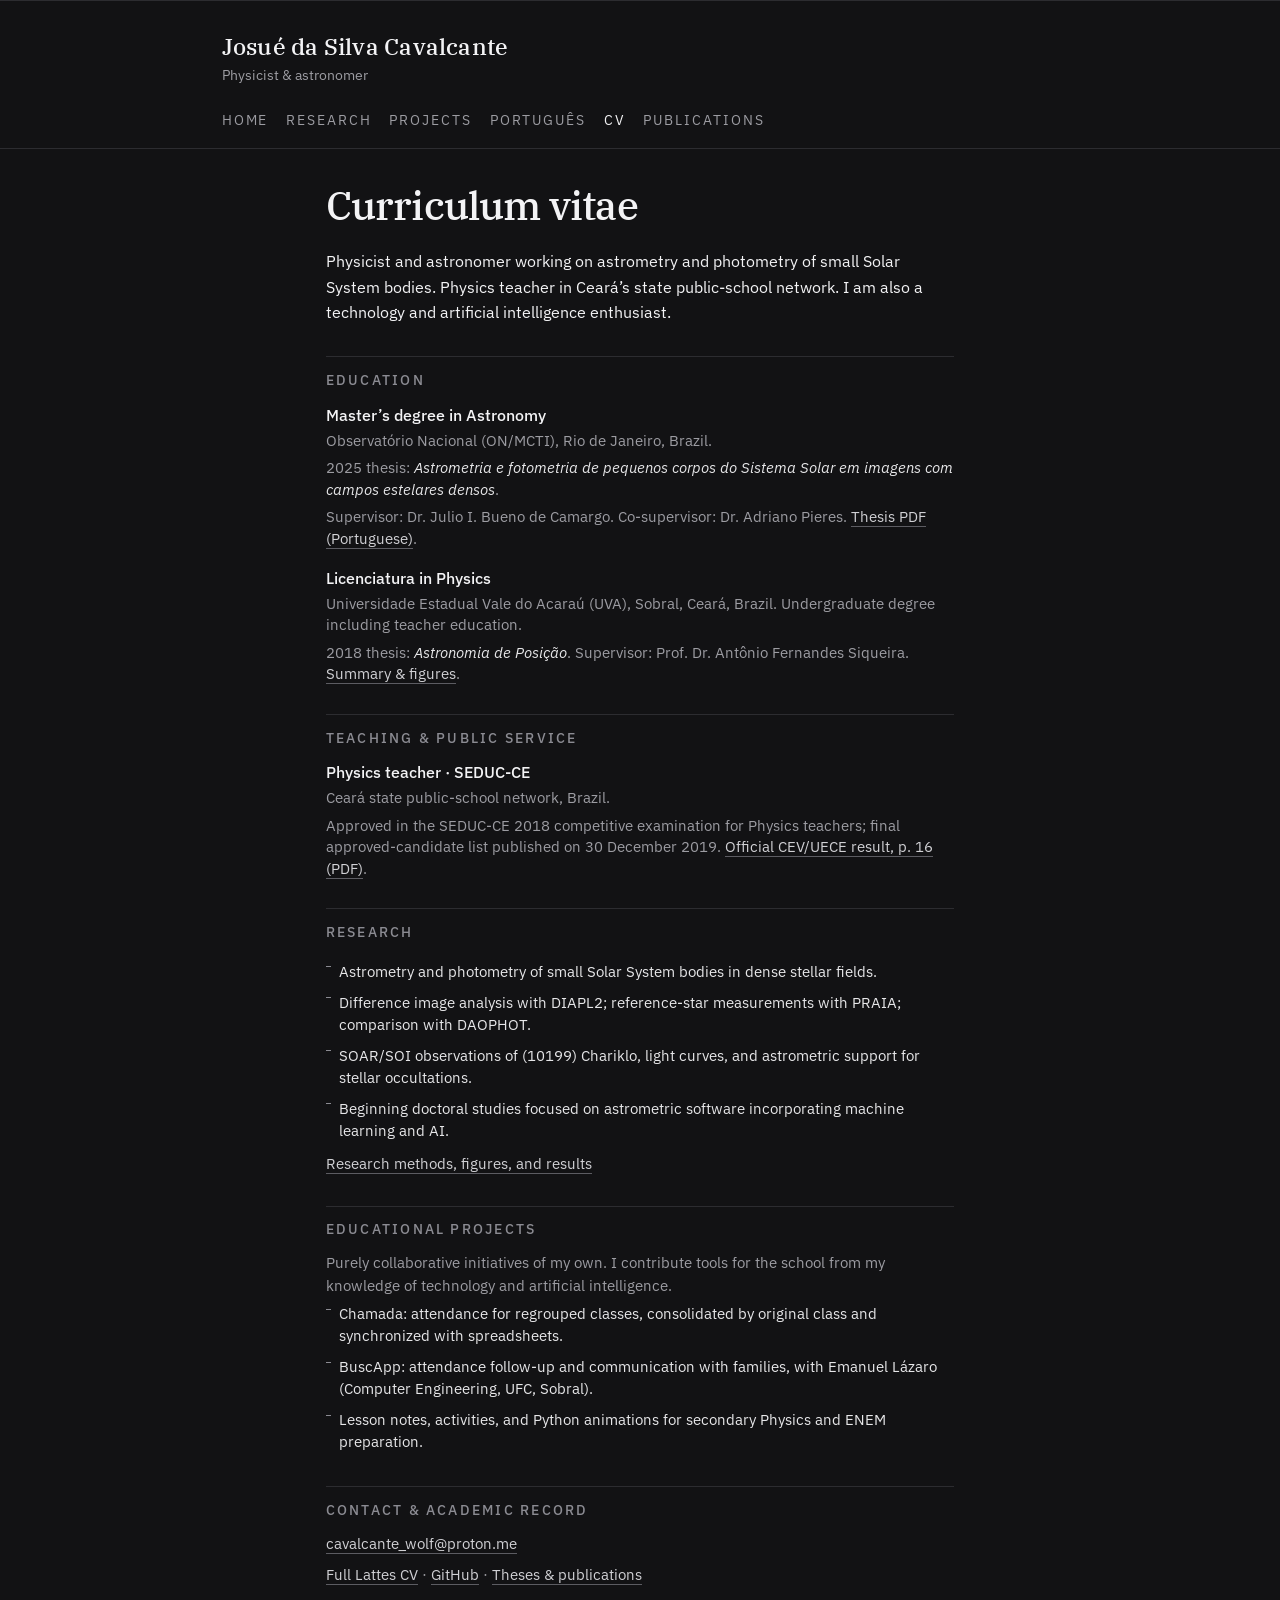
==== commit 1ec4f96f: "Add bilingual pages listing software projects. The English and Portuguese project pages follow the e" ====
--- a/cv/index.html
+++ b/cv/index.html
@@ -1,417 +1,101 @@
-<!doctype html>
-<html lang="en" data-theme="dark">
-  <head>
-    <meta charset="utf-8" />
-    <meta name="viewport" content="width=device-width, initial-scale=1" />
-    <title data-i18n="cv.title">CV · Josué da Silva Cavalcante</title>
-    <meta
-      name="description"
-      data-i18n-attr="content:cv.description"
-      content="Academic CV: Physics licentiate from UVA, master's in Astronomy from Observatório Nacional, small-body research, and Physics teaching in the Ceará state school network."
-    />
-    <link rel="canonical" href="https://wolf9611.github.io/cv/" />
-    <link rel="alternate" hreflang="en" href="https://wolf9611.github.io/cv/" />
-    <link
-      rel="alternate"
-      hreflang="pt-BR"
-      href="https://wolf9611.github.io/cv/"
-    />
-    <link
-      rel="alternate"
-      hreflang="x-default"
-      href="https://wolf9611.github.io/cv/"
-    />
-    <meta name="theme-color" content="#121214" />
-    <meta name="color-scheme" content="dark light" />
-    <link
-      rel="icon"
-      href="/assets/mark/favicon-32.png"
-      type="image/png"
-      sizes="32x32"
-    />
-    <link rel="apple-touch-icon" href="/assets/mark/apple-touch-180.png" />
-    <meta property="og:type" content="website" />
-    <meta property="og:locale" content="en_US" />
-    <meta property="og:site_name" content="Josué da Silva Cavalcante" />
-    <meta
-      property="og:title"
-      data-i18n-attr="content:cv.ogTitle"
-      content="CV · Josué da Silva Cavalcante"
-    />
-    <meta
-      property="og:description"
-      data-i18n-attr="content:cv.description"
-      content="Academic CV: Physics licentiate from UVA, master's in Astronomy from Observatório Nacional, small-body research, and Physics teaching in the Ceará state school network."
-    />
-    <meta property="og:url" content="https://wolf9611.github.io/cv/" />
-    <meta
-      property="og:image"
-      content="https://wolf9611.github.io/assets/mark/icon-512.png"
-    />
-    <meta name="twitter:card" content="summary" />
-    <meta
-      name="twitter:title"
-      data-i18n-attr="content:cv.ogTitle"
-      content="CV · Josué da Silva Cavalcante"
-    />
-    <meta
-      name="twitter:description"
-      data-i18n-attr="content:cv.description"
-      content="Academic CV: Physics licentiate from UVA, master's in Astronomy from Observatório Nacional, small-body research, and Physics teaching in the Ceará state school network."
-    />
-    <meta
-      name="twitter:image"
-      content="https://wolf9611.github.io/assets/mark/icon-512.png"
-    />
-    <link rel="preconnect" href="https://fonts.googleapis.com" />
-    <link rel="preconnect" href="https://fonts.gstatic.com" crossorigin />
-    <link
-      href="https://fonts.googleapis.com/css2?family=IBM+Plex+Sans:ital,wght@0,400;0,500;1,400&family=IBM+Plex+Serif:ital,wght@0,400;0,500;1,400&display=swap"
-      rel="stylesheet"
-    />
-    <link rel="stylesheet" href="/css/style.css?v=7" />
-    <script src="/js/i18n.js?v=7"></script>
-    <script src="/js/main.js?v=7"></script>
-  </head>
-  <body class="page-cv" data-page="cv">
-    <a class="skip-link" href="#main-content" data-i18n="common.skip"
-      >Skip to content</a
-    >
-    <!-- Header -->
-    <header class="site-header">
-      <div class="wrap">
-        <div class="header-controls">
-          <div
-            class="lang-switch"
-            role="group"
-            data-i18n-attr="aria-label:common.langGroup"
-            aria-label="Language"
-          >
-            <button
-              type="button"
-              class="lang-switch-btn is-active"
-              data-set-lang="en"
-              lang="en"
-              aria-pressed="true"
-            >
-              EN
-            </button>
-            <button
-              type="button"
-              class="lang-switch-btn"
-              data-set-lang="pt-BR"
-              lang="pt-BR"
-              aria-pressed="false"
-            >
-              PT
-            </button>
-          </div>
-          <button
-            type="button"
-            class="theme-toggle"
-            data-theme-toggle
-            data-label-light="Switch to dark theme"
-            data-label-dark="Switch to light theme"
-            aria-pressed="false"
-            aria-label="Switch to light theme"
-          >
-            <svg
-              class="icon-sun"
-              aria-hidden="true"
-              viewBox="0 0 24 24"
-              fill="none"
-              stroke="currentColor"
-              stroke-width="1.75"
-              stroke-linecap="round"
-            >
-              <circle cx="12" cy="12" r="4" />
-              <path
-                d="M12 2v2m0 16v2M4.9 4.9l1.4 1.4m11.4 11.4 1.4 1.4M2 12h2m16 0h2M4.9 19.1l1.4-1.4M17.7 6.3l1.4-1.4"
-              />
-            </svg>
-            <svg
-              class="icon-moon"
-              aria-hidden="true"
-              viewBox="0 0 24 24"
-              fill="none"
-              stroke="currentColor"
-              stroke-width="1.75"
-              stroke-linecap="round"
-              stroke-linejoin="round"
-            >
-              <path d="M21 12.8A9 9 0 1 1 11.2 3a7 7 0 0 0 9.8 9.8Z" />
-            </svg>
-          </button>
-        </div>
-        <div class="site-title">
-          <a href="/" data-i18n="common.siteTitle">Josué da Silva Cavalcante</a>
-        </div>
-        <div class="site-tag" data-i18n="cv.nameLine">
-          Physicist &amp; astronomer
-        </div>
-        <nav
-          class="nav"
-          data-i18n-attr="aria-label:common.navAria"
-          aria-label="Main"
-        >
-          <a href="/" data-i18n="common.navHome">Home</a>
-          <a href="/research/" data-i18n="common.navResearch">Research</a>
-          <a href="/cv/" aria-current="page" data-i18n="common.navCv">CV</a>
-          <a href="/pubs/" data-i18n="common.navPubs">Publications</a>
-        </nav>
-      </div>
-    </header>
+<!DOCTYPE html>
+<html lang="en">
+<head>
+  <meta charset="utf-8">
+  <meta name="viewport" content="width=device-width, initial-scale=1">
+  <title>CV — Josué da Silva Cavalcante</title>
+  <meta name="description" content="Academic CV: Physics licentiate from UVA, master’s in Astronomy from Observatório Nacional, small-body research, and Physics teaching in the Ceará state school network.">
+  <link rel="canonical" href="https://wolf9611.github.io/cv/">
+  <meta name="theme-color" content="#121214">
+  <meta name="color-scheme" content="dark">
+  <link rel="icon" href="/assets/mark/favicon-32.png" type="image/png" sizes="32x32">
+  <link rel="apple-touch-icon" href="/assets/mark/apple-touch-180.png">
+  <meta property="og:type" content="website">
+  <meta property="og:locale" content="en_US">
+  <meta property="og:site_name" content="Josué da Silva Cavalcante">
+  <meta property="og:title" content="CV — Josué da Silva Cavalcante">
+  <meta property="og:description" content="Academic CV: Physics licentiate from UVA, master’s in Astronomy from Observatório Nacional, small-body research, and Physics teaching in the Ceará state school network.">
+  <meta property="og:url" content="https://wolf9611.github.io/cv/">
+  <meta property="og:image" content="https://wolf9611.github.io/assets/mark/icon-512.png">
+  <meta name="twitter:card" content="summary">
+  <meta name="twitter:title" content="CV — Josué da Silva Cavalcante">
+  <meta name="twitter:description" content="Academic CV: Physics licentiate from UVA, master’s in Astronomy from Observatório Nacional, small-body research, and Physics teaching in the Ceará state school network.">
+  <meta name="twitter:image" content="https://wolf9611.github.io/assets/mark/icon-512.png">
+  <link rel="preconnect" href="https://fonts.googleapis.com">
+  <link rel="preconnect" href="https://fonts.gstatic.com" crossorigin>
+  <link href="https://fonts.googleapis.com/css2?family=IBM+Plex+Sans:ital,wght@0,400;0,500;1,400&family=IBM+Plex+Serif:ital,wght@0,400;0,500;1,400&display=swap" rel="stylesheet">
+  <link rel="stylesheet" href="/css/style.css?v=5">
+</head>
+<body class="page-cv">
+  <a class="skip-link" href="#main-content">Skip to content</a>
+  <header class="cv-top">
+    <div class="wrap">
+      <p class="cv-name"><a href="/">Josué da Silva Cavalcante</a></p>
+      <p class="cv-line">Physicist &amp; astronomer</p>
+      <nav class="nav" aria-label="Main">
+        <a href="/">Home</a>
+        <a href="/research/">Research</a>
+        <a href="/projects/">Projects</a>
+        <a href="/portugues/" hreflang="pt-BR" lang="pt-BR">Português</a>
+        <a href="/cv/" aria-current="page">CV</a>
+        <a href="/pubs/">Publications</a>
+      </nav>
+    </div>
+  </header>
 
-    <main id="main-content" class="wrap cv-main">
-      <h1 data-i18n="cv.h1">Curriculum vitae</h1>
-      <p class="cv-lead" data-i18n="cv.lead">
-        Physicist and astronomer working on astrometry and photometry of small
-        Solar System bodies. Physics teacher in Ceará's state public-school
-        network. I am also a technology and artificial intelligence enthusiast.
-      </p>
-      <section aria-labelledby="education">
-        <h2 id="education" data-i18n="cv.educationHeading">Education</h2>
-        <dl class="cv-dl">
-          <div>
-            <dt data-i18n="cv.msTitle">Master's degree in Astronomy</dt>
-            <dd data-i18n="cv.msPlace">
-              Observatório Nacional (ON/MCTI), Rio de Janeiro, Brazil.
-            </dd>
-            <dd data-i18n="cv.msThesisHtml">
-              2025 thesis:
-              <em lang="pt-BR"
-                >Astrometria e fotometria de pequenos corpos do Sistema Solar em
-                imagens com campos estelares densos</em
-              >.
-            </dd>
-            <dd>
-              <span data-i18n="cv.msSupervisor"
-                >Supervisor: Dr. Julio I. Bueno de Camargo. Co-supervisor: Dr.
-                Adriano Pieres.</span
-              >
-              <a
-                href="/files/dissertacao_cavalcante_2025.pdf"
-                data-i18n="cv.msPdf"
-                >Thesis PDF (Portuguese)</a
-              >.
-            </dd>
-          </div>
-          <div>
-            <dt data-i18n="cv.ugTitle">Licenciatura in Physics</dt>
-            <dd data-i18n="cv.ugPlace">
-              Universidade Estadual Vale do Acaraú (UVA), Sobral, Ceará, Brazil.
-              Undergraduate degree including teacher education.
-            </dd>
-            <dd>
-              <span data-i18n="cv.ugThesisHtml"
-                >2018 thesis: <em lang="pt-BR">Astronomia de Posição</em>.
-                Supervisor: Prof. Dr. Antônio Fernandes Siqueira.</span
-              >
-              <a href="/research/#undergraduate" data-i18n="cv.ugLink"
-                >Summary &amp; figures</a
-              >.
-            </dd>
-          </div>
-        </dl>
-      </section>
-      <section aria-labelledby="teaching">
-        <h2 id="teaching" data-i18n="cv.teachingHeading">
-          Teaching &amp; public service
-        </h2>
-        <dl class="cv-dl">
-          <div>
-            <dt data-i18n="cv.teachTitle">Physics teacher · SEDUC-CE</dt>
-            <dd data-i18n="cv.teachPlace">
-              Ceará state public-school network, Brazil.
-            </dd>
-            <dd>
-              <span data-i18n="cv.teachExam"
-                >Approved in the SEDUC-CE 2018 competitive examination for
-                Physics teachers; final approved-candidate list published on 30
-                December 2019.</span
-              >
-              <a
-                href="https://www.cev.uece.br/wp-content/uploads/2021/10/comunicado131.2019.pdf#page=16"
-                data-i18n="cv.teachLink"
-                >Official CEV/UECE result, p. 16 (PDF)</a
-              >.
-            </dd>
-          </div>
-        </dl>
-      </section>
-      <section aria-labelledby="research">
-        <h2 id="research" data-i18n="cv.researchHeading">Research</h2>
-        <ul class="cv-list">
-          <li data-i18n="cv.research1">
-            Astrometry and photometry of small Solar System bodies in dense
-            stellar fields.
-          </li>
-          <li data-i18n="cv.research2">
-            Difference image analysis with DIAPL2; reference-star measurements
-            with PRAIA; comparison with DAOPHOT.
-          </li>
-          <li data-i18n="cv.research3">
-            SOAR/SOI observations of (10199) Chariklo, light curves, and
-            astrometric support for stellar occultations.
-          </li>
-          <li data-i18n="cv.research4">
-            Beginning doctoral studies focused on astrometric software
-            incorporating machine learning and AI.
-          </li>
-        </ul>
-        <p class="cv-contact">
-          <a href="/research/" data-i18n="cv.researchLink"
-            >Research methods, figures, and results</a
-          >
-        </p>
-      </section>
-      <section aria-labelledby="projects">
-        <h2 id="projects" data-i18n="cv.projectsHeading">
-          Educational projects
-        </h2>
-        <p class="cv-contact" data-i18n="cv.projectsIntro">
-          Purely collaborative initiatives of my own. I contribute tools for the
-          school from my knowledge of technology and artificial intelligence.
-        </p>
-        <ul class="cv-list">
-          <li data-i18n="cv.project1">
-            Chamada: attendance for regrouped classes, consolidated by original
-            class and synchronized with spreadsheets.
-          </li>
-          <li data-i18n="cv.project2Html">
-            <a
-              href="https://github.com/eemtijca/buscapp"
-              rel="noopener"
-              target="_blank"
-              >BuscApp</a
-            >: attendance follow-up and communication with families, with
-            <a
-              href="https://github.com/emanuellcs"
-              rel="noopener"
-              target="_blank"
-              >Emanuel Lázaro</a
-            >
-            (Computer Engineering, UFC, Sobral).
-          </li>
-          <li data-i18n="cv.project3">
-            Lesson notes, activities, and Python animations for secondary
-            Physics and ENEM preparation.
-          </li>
-        </ul>
-      </section>
-      <section aria-labelledby="contact">
-        <h2 id="contact" data-i18n="cv.contactHeading">
-          Contact &amp; academic record
-        </h2>
-        <p class="cv-contact">
-          <a
-            href="mailto:cavalcante_wolf@proton.me"
-            data-i18n="common.footerEmail"
-            >cavalcante_wolf@proton.me</a
-          >
-        </p>
-        <p class="cv-contact">
-          <a
-            href="https://lattes.cnpq.br/4498102376995368"
-            rel="me noopener"
-            target="_blank"
-            data-i18n="cv.contactLattes"
-            >Full Lattes CV</a
-          >
-          ·
-          <a
-            href="https://github.com/wolf9611"
-            rel="me noopener"
-            target="_blank"
-            data-i18n="common.footerGithub"
-            >GitHub</a
-          >
-          ·
-          <a href="/pubs/" data-i18n="cv.contactPubs"
-            >Theses &amp; publications</a
-          >
-        </p>
-      </section>
-    </main>
-
-    <!-- Footer -->
-    <footer class="site-footer">
-      <div class="wrap footer-grid">
+  <main id="main-content" class="wrap cv-main">
+    <h1>Curriculum vitae</h1>
+    <p class="cv-lead">Physicist and astronomer working on astrometry and photometry of small Solar System bodies. Physics teacher in Ceará’s state public-school network. I am also a technology and artificial intelligence enthusiast.</p>
+    <section aria-labelledby="education">
+      <h2 id="education">Education</h2>
+      <dl class="cv-dl">
         <div>
-          <div class="footer-name">Josué da Silva Cavalcante</div>
-          <ul class="footer-list">
-            <li>
-              <a
-                href="mailto:cavalcante_wolf@proton.me"
-                data-i18n="common.footerEmail"
-                >cavalcante_wolf@proton.me</a
-              >
-            </li>
-            <li>
-              <a
-                href="https://lattes.cnpq.br/4498102376995368"
-                rel="me noopener"
-                target="_blank"
-                data-i18n="common.footerLattes"
-                >Lattes CV</a
-              >
-            </li>
-            <li>
-              <a
-                href="https://github.com/wolf9611"
-                rel="me noopener"
-                target="_blank"
-                data-i18n="common.footerGithub"
-                >GitHub</a
-              >
-            </li>
-            <li>
-              <a
-                href="https://x.com/CavalcanteWolf"
-                rel="me noopener"
-                target="_blank"
-                data-i18n="common.footerX"
-                >X · @CavalcanteWolf</a
-              >
-            </li>
-            <li>
-              <a
-                href="https://www.instagram.com/cavalcante_josue96/"
-                rel="me noopener"
-                target="_blank"
-                data-i18n="common.footerInstagram"
-                >Instagram · cavalcante_josue96</a
-              >
-            </li>
-          </ul>
+          <dt>Master’s degree in Astronomy</dt>
+          <dd>Observatório Nacional (ON/MCTI), Rio de Janeiro, Brazil.</dd>
+          <dd>2025 thesis: <em lang="pt-BR">Astrometria e fotometria de pequenos corpos do Sistema Solar em imagens com campos estelares densos</em>.</dd>
+          <dd>Supervisor: Dr. Julio I. Bueno de Camargo. Co-supervisor: Dr. Adriano Pieres. <a href="/files/dissertacao_cavalcante_2025.pdf">Thesis PDF (Portuguese)</a>.</dd>
         </div>
         <div>
-          <h2 class="footer-heading" data-i18n="common.footerSite">Site</h2>
-          <ul class="footer-list">
-            <li><a href="/" data-i18n="common.navHome">Home</a></li>
-            <li>
-              <a href="/research/" data-i18n="common.navResearch">Research</a>
-            </li>
-            <li><a href="/cv/" data-i18n="common.navCv">CV</a></li>
-            <li>
-              <a href="/pubs/" data-i18n="common.navPubs">Publications</a>
-            </li>
-            <li>
-              <a
-                href="https://github.com/eemtijca/buscapp"
-                rel="noopener"
-                target="_blank"
-                >BuscApp</a
-              >
-            </li>
-          </ul>
+          <dt>Licenciatura in Physics</dt>
+          <dd>Universidade Estadual Vale do Acaraú (UVA), Sobral, Ceará, Brazil. Undergraduate degree including teacher education.</dd>
+          <dd>2018 thesis: <em lang="pt-BR">Astronomia de Posição</em>. Supervisor: Prof. Dr. Antônio Fernandes Siqueira. <a href="/research/#undergraduate">Summary &amp; figures</a>.</dd>
         </div>
-      </div>
-      <div class="wrap footer-copy">
-        <p data-i18n="common.copyright">
-          © 2026 Josué da Silva Cavalcante. All rights reserved.
-        </p>
-      </div>
-    </footer>
-  </body>
+      </dl>
+    </section>
+    <section aria-labelledby="teaching">
+      <h2 id="teaching">Teaching &amp; public service</h2>
+      <dl class="cv-dl">
+        <div>
+          <dt>Physics teacher · SEDUC-CE</dt>
+          <dd>Ceará state public-school network, Brazil.</dd>
+          <dd>Approved in the SEDUC-CE 2018 competitive examination for Physics teachers; final approved-candidate list published on 30 December 2019. <a href="https://www.cev.uece.br/wp-content/uploads/2021/10/comunicado131.2019.pdf#page=16">Official CEV/UECE result, p. 16 (PDF)</a>.</dd>
+        </div>
+      </dl>
+    </section>
+    <section aria-labelledby="research">
+      <h2 id="research">Research</h2>
+      <ul class="cv-list">
+        <li>Astrometry and photometry of small Solar System bodies in dense stellar fields.</li>
+        <li>Difference image analysis with DIAPL2; reference-star measurements with PRAIA; comparison with DAOPHOT.</li>
+        <li>SOAR/SOI observations of (10199) Chariklo, light curves, and astrometric support for stellar occultations.</li>
+        <li>Beginning doctoral studies focused on astrometric software incorporating machine learning and AI.</li>
+      </ul>
+      <p class="cv-contact"><a href="/research/">Research methods, figures, and results</a></p>
+    </section>
+    <section aria-labelledby="projects">
+      <h2 id="projects">Educational projects</h2>
+      <p class="cv-contact">Purely collaborative initiatives of my own. I contribute tools for the school from my knowledge of technology and artificial intelligence.</p>
+      <ul class="cv-list">
+        <li>Chamada: attendance for regrouped classes, consolidated by original class and synchronized with spreadsheets.</li>
+        <li>BuscApp: attendance follow-up and communication with families, with Emanuel Lázaro (Computer Engineering, UFC, Sobral).</li>
+        <li>Lesson notes, activities, and Python animations for secondary Physics and ENEM preparation.</li>
+      </ul>
+    </section>
+    <section aria-labelledby="contact">
+      <h2 id="contact">Contact &amp; academic record</h2>
+      <p class="cv-contact"><a href="mailto:cavalcante_wolf@proton.me">cavalcante_wolf@proton.me</a></p>
+      <p class="cv-contact"><a href="https://lattes.cnpq.br/4498102376995368" rel="me noopener" target="_blank">Full Lattes CV</a> · <a href="https://github.com/wolf9611" rel="me noopener" target="_blank">GitHub</a> · <a href="/pubs/">Theses &amp; publications</a></p>
+    </section>
+  </main>
+</body>
 </html>
--- a/css/style.css
+++ b/css/style.css
@@ -1,1103 +1,398 @@
-/* ==========================================================================
-   Josué da Silva Cavalcante · Academic homepage
-   Minimalist gray design system · IBM Plex Sans + IBM Plex Serif
-   Dark theme by default, with a warm paper light counterpart.
-   No build step: plain, hand-written CSS.
-   ========================================================================== */
-
-/* --------------------------------------------------------------------------
-   1. Design tokens
-   -------------------------------------------------------------------------- */
-:root {
-  color-scheme: dark;
-
-  /* Dark palette (default) */
-  --bg: #121214;
-  --bg-elev: #1a1a1c;
-  --ink: #e6e6e8;
-  --muted: #9c9ca2;
-  --line: #2c2c30;
-  --accent: #8b8b92;
-  --accent-hi: #d0d0d4;
-  --accent-dim: #5c5c62;
-  --paper: #f3f3f5;
-  --focus: #f3f3f5;
-  --figure-bg: #ffffff;
-
-  /* Layout */
-  --wrap: 55rem;
-  --gutter: clamp(1.15rem, 4vw, 2rem);
-
-  /* Motion */
-  --ease: cubic-bezier(0.4, 0, 0.2, 1);
-}
-
-:root[data-theme="light"] {
-  color-scheme: light;
-
-  /* Light palette: warm paper counterpart of the gray dark theme */
-  --bg: #f6f5f2;
-  --bg-elev: #ffffff;
-  --ink: #2b2b31;
-  --muted: #5d5d66;
-  --line: #e3e1da;
-  --accent: #66666f;
-  --accent-hi: #1b1b20;
-  --accent-dim: #b4b2ab;
-  --paper: #131318;
-  --focus: #1b1b20;
-  --figure-bg: #ffffff;
-}
-
-/* --------------------------------------------------------------------------
-   2. Reset and base typography
-   -------------------------------------------------------------------------- */
-* {
-  box-sizing: border-box;
-}
-
-html {
-  scroll-behavior: smooth;
-  -webkit-text-size-adjust: 100%;
-}
-
-body,
-h1,
-h2,
-h3,
-h4,
-h5,
-h6,
-p,
-blockquote,
-pre,
-hr,
-dl,
-dd,
-ol,
-ul,
-figure {
-  margin: 0;
-  padding: 0;
-}
-
-body {
-  font-family: "IBM Plex Sans", "Source Sans 3", Helvetica, Arial, sans-serif;
-  font-size: clamp(1rem, 0.95rem + 0.25vw, 1.125rem);
-  line-height: 1.65;
-  color: var(--ink);
-  background: var(--bg);
-  -webkit-font-smoothing: antialiased;
-  text-rendering: optimizeLegibility;
-  transition:
-    background-color 0.3s var(--ease),
-    color 0.3s var(--ease);
-}
-
-@media (prefers-reduced-motion: reduce) {
-  body {
-    transition: none;
+/* Josué Cavalcante — modern gray, minimal academic */
+:root{
+  color-scheme:dark;
+  --bg:#121214;
+  --bg-elev:#1a1a1c;
+  --ink:#e6e6e8;
+  --muted:#9c9ca2;
+  --line:#2c2c30;
+  --accent:#8b8b92;
+  --accent-hi:#d0d0d4;
+  --accent-dim:#5c5c62;
+  --paper:#f3f3f5;
+}
+
+*{box-sizing:border-box}
+html{scroll-behavior:smooth}
+body,h1,h2,h3,h4,h5,h6,p,blockquote,pre,hr,dl,dd,ol,ul,figure{margin:0;padding:0}
+body{
+  font:400 17px/1.55 "IBM Plex Sans", "Source Sans 3", Helvetica, Arial, sans-serif;
+  color:var(--ink);
+  background:var(--bg);
+  -webkit-font-smoothing:antialiased;
+}
+img{max-width:100%;display:block}
+a{color:var(--accent-hi);text-decoration:none;border-bottom:1px solid transparent;transition:color .15s,border-color .15s}
+a:hover{color:var(--paper);border-bottom-color:var(--accent)}
+
+.wrap{
+  max-width:880px;
+  margin:0 auto;
+  padding:0 1.35rem;
+}
+
+/* header */
+.site-header{
+  padding:2.75rem 0 0;
+  border-bottom:1px solid var(--line);
+  margin-bottom:2rem;
+}
+.site-title{
+  font-family:"IBM Plex Serif", "Source Serif 4", Georgia, serif;
+  font-weight:500;
+  font-size:clamp(1.85rem, 4.5vw, 2.35rem);
+  letter-spacing:0.02em;
+  color:var(--paper);
+  line-height:1.15;
+}
+.site-title a,.site-title a:hover{
+  color:var(--paper);border:none;
+}
+.site-tag{
+  margin-top:0.45rem;
+  font-size:0.875rem;
+  letter-spacing:0.16em;
+  text-transform:uppercase;
+  color:var(--muted);
+  font-weight:400;
+}
+.nav{
+  display:flex;
+  flex-wrap:wrap;
+  gap:0.15rem 0;
+  margin-top:1.6rem;
+  padding-bottom:0.9rem;
+  font-size:0.875rem;
+  letter-spacing:0.14em;
+  text-transform:uppercase;
+  color:var(--muted);
+}
+.nav a{
+  color:var(--muted);
+  border:none;
+  padding:0.35rem 0;
+  margin-right:1.1rem;
+}
+.nav a:hover,.nav a[aria-current="page"]{
+  color:var(--paper);
+}
+.nav .sep{
+  display:none;
+}
+
+/* content */
+main{padding-bottom:3rem;min-height:50vh}
+.kicker{
+  font-size:0.8rem;
+  letter-spacing:0.18em;
+  text-transform:uppercase;
+  color:var(--accent);
+  margin-bottom:1.25rem;
+}
+.prose p{
+  margin-bottom:1.05em;
+  font-size:1.05rem;
+  color:var(--ink);
+  font-weight:400;
+}
+.prose p.lead{
+  font-size:1.12rem;
+  color:var(--paper);
+}
+.prose h2{
+  font-family:"IBM Plex Serif", Georgia, serif;
+  font-size:1.2rem;
+  font-weight:500;
+  color:var(--paper);
+  margin:2rem 0 0.7rem;
+  padding-top:0.4rem;
+  border-top:1px solid var(--line);
+}
+.prose h3{
+  font-size:0.95rem;
+  letter-spacing:0.06em;
+  text-transform:uppercase;
+  color:var(--accent-hi);
+  margin:1.4rem 0 0.5rem;
+  font-weight:500;
+}
+.prose ul{
+  margin:0 0 1.1em 1.15em;
+}
+.prose li{
+  margin-bottom:0.4em;
+  color:var(--ink);
+  font-size:1.02rem;
+}
+.prose li::marker{color:var(--accent)}
+
+.note{
+  margin:1.5rem 0;
+  padding:0.85rem 1rem;
+  border:1px solid var(--line);
+  border-left:3px solid var(--accent);
+  background:var(--bg-elev);
+  font-size:0.92rem;
+  color:var(--muted);
+}
+.note strong{color:var(--paper);font-weight:500}
+
+.pub{
+  margin-bottom:1.35rem;
+  padding-bottom:1.15rem;
+  border-bottom:1px solid var(--line);
+}
+.pub:last-child{border-bottom:none}
+.pub .title{color:var(--paper);font-size:1.05rem;margin-bottom:0.25rem}
+.pub .meta{font-size:0.92rem;color:var(--muted)}
+
+.cv-block{margin-bottom:1.5rem}
+.cv-block .when{
+  font-size:0.78rem;
+  letter-spacing:0.08em;
+  text-transform:uppercase;
+  color:var(--accent);
+  margin-bottom:0.2rem;
+}
+.cv-block .role{
+  color:var(--paper);
+  font-size:1.05rem;
+  margin-bottom:0.2rem;
+}
+.cv-block .place{color:var(--muted);font-size:0.95rem}
+
+/* footer */
+.site-footer{
+  border-top:1px solid var(--line);
+  padding:1.75rem 0 2.5rem;
+  margin-top:1rem;
+}
+.footer-grid{
+  display:grid;
+  grid-template-columns:1fr;
+  gap:1.25rem;
+}
+@media(min-width:560px){
+  .footer-grid{grid-template-columns:1fr 1fr}
+}
+.footer-name{
+  font-family:"IBM Plex Serif", Georgia, serif;
+  font-size:1rem;
+  color:var(--paper);
+  margin-bottom:0.5rem;
+}
+.footer-list{list-style:none}
+.footer-list li{margin-bottom:0.35rem;font-size:0.88rem;color:var(--muted)}
+.footer-list a{color:var(--muted);border:none}
+.footer-list a:hover{color:var(--accent-hi)}
+.footer-copy{
+  margin-top:1.5rem;
+  font-size:0.8rem;
+  letter-spacing:0.08em;
+  text-transform:uppercase;
+  color:var(--muted);
+}
+
+/* subtle top edge stripe */
+body::before{
+  content:"";
+  display:block;
+  height:1px;
+  background:var(--line);
+}
+
+/* CV — tighter, no footer, academic only */
+.page-cv .cv-lead{
+  font-size:1.02rem;
+  line-height:1.55;
+  color:var(--paper);
+  margin:0 0 2rem;
+}
+.page-cv .cv-top{
+  padding:2rem 0 0;
+  border-bottom:1px solid var(--line);
+  margin-bottom:0;
+}
+.page-cv .cv-name{
+  font-family:"IBM Plex Serif", Georgia, serif;
+  font-weight:500;
+  font-size:1.45rem;
+  letter-spacing:0.01em;
+  line-height:1.2;
+}
+.page-cv .cv-name a,
+.page-cv .cv-name a:hover{color:var(--paper);border:none}
+.page-cv .cv-line{
+  margin-top:0.25rem;
+  font-size:0.875rem;
+  color:var(--muted);
+}
+.page-cv .cv-top .nav{margin-top:1.1rem;padding-bottom:0.7rem}
+.page-cv .cv-main{
+  padding:2rem 0 4rem;
+  max-width:34rem;
+}
+.page-cv .cv-main section + section{margin-top:1.85rem}
+.page-cv .cv-main h2{
+  font-size:0.875rem;
+  letter-spacing:0.16em;
+  text-transform:uppercase;
+  color:var(--accent);
+  font-weight:500;
+  margin:0 0 0.7rem;
+}
+.page-cv .cv-dl{display:grid;gap:1.05rem}
+.page-cv .cv-dl dt{
+  color:var(--paper);
+  font-size:0.98rem;
+  font-weight:500;
+  margin-bottom:0.15rem;
+}
+.page-cv .cv-dl dd{
+  color:var(--muted);
+  font-size:0.92rem;
+  line-height:1.45;
+}
+.page-cv .cv-dl em{color:var(--ink);font-style:italic}
+.page-cv .cv-list{
+  margin:0;
+  padding:0;
+  list-style:none;
+}
+.page-cv .cv-list li{
+  color:var(--ink);
+  font-size:0.95rem;
+  line-height:1.45;
+  padding:0.28rem 0 0.28rem 0.85rem;
+  position:relative;
+}
+.page-cv .cv-list li::before{
+  content:"";
+  position:absolute;
+  left:0;top:0.72em;
+  width:0.35rem;height:1px;
+  background:var(--accent);
+}
+.page-cv .cv-contact{
+  font-size:0.92rem;
+  color:var(--muted);
+}
+.page-cv .cv-contact span{margin:0 0.35rem;color:var(--accent-dim)}
+.page-cv .site-footer{display:none}
+
+/* Academic trajectory and original research figures */
+a:focus-visible{outline:2px solid var(--paper);outline-offset:5px}
+.skip-link{position:absolute;left:1rem;top:0;transform:translateY(-150%);z-index:10;padding:.7rem 1rem;background:var(--paper);color:var(--bg)}
+.skip-link:focus{transform:translateY(.5rem);color:var(--bg)}
+.prose h1,.page-cv .cv-main h1{
+  font:500 clamp(1.8rem,4vw,2.5rem)/1.2 "IBM Plex Serif",Georgia,serif;
+  color:var(--paper);
+  letter-spacing:-.02em;
+  margin:0 0 1.2rem;
+}
+.prose p{max-width:70ch}
+.prose p.lead{font-size:1.2rem;line-height:1.6;max-width:60ch}
+.prose section{margin-top:2.6rem}
+.prose section > h2{
+  font-size:1.4rem;
+  margin:0 0 1.2rem;
+  padding-top:1rem;
+  border-top:1px solid var(--line);
+}
+.prose h3{font-size:1.1rem;text-transform:none;letter-spacing:0;margin:1.5rem 0 .6rem}
+.prose a:not(.figure-image){border-bottom-color:var(--accent-dim)}
+.prose a:hover{border-bottom-color:var(--paper)}
+.prose .text-links{display:flex;flex-wrap:wrap;gap:.5rem 1.4rem;font-size:.95rem;margin:1.5rem 0}
+.project-list{display:grid;gap:1.35rem;margin-top:.35rem}
+.project-list h3{margin:0 0 .35rem;font-size:1.08rem}
+.project-list p{margin:0}
+.project-list + .source-link{margin-top:1.15rem}
+.project-catalog{gap:0;margin-top:1.5rem}
+.project-catalog article{
+  padding:1.2rem 0 1.3rem;
+  border-bottom:1px solid var(--line);
+}
+.project-catalog article:first-child{padding-top:.1rem}
+.project-catalog article:last-child{border-bottom:0;padding-bottom:.1rem}
+.project-catalog h3{margin:0 0 .4rem;font-size:1.15rem;color:var(--paper)}
+.prose .project-catalog p{margin:0}
+.prose .project-catalog .project-stack{
+  margin-top:.7rem;
+  font-size:.875rem;
+  letter-spacing:.02em;
+  color:var(--muted);
+}
+.prose .project-catalog .text-links{margin:.8rem 0 0}
+.prose .when,.when{font-size:.875rem;color:var(--muted);line-height:1.6}
+.prose .institution{font-size:.95rem;color:var(--muted);margin-bottom:.85rem}
+.prose .source-link{font-size:.9rem;color:var(--muted)}
+.trajectory{display:grid;gap:1.8rem}
+.trajectory-entry{display:grid;grid-template-columns:9rem minmax(0,1fr);gap:1rem}
+.trajectory-entry + .trajectory-entry{padding-top:1.8rem;border-top:1px solid var(--line)}
+.trajectory-entry h3{margin:0 0 .3rem;font-size:1.15rem}
+.trajectory-entry p:last-child{margin-bottom:0}
+.work-grid{display:grid;grid-template-columns:repeat(2,minmax(0,1fr));gap:1.6rem;margin:1rem 0 1.5rem;align-items:start}
+.research-figure{margin:1.2rem 0 1.8rem;min-width:0}
+.work-grid .research-figure{margin:0}
+.figure-image{display:block;border:0;background:#fff;padding:.65rem}
+.figure-image:hover{border:0}
+.figure-image img{width:100%;height:auto}
+.work-grid .figure-image{height:17rem;display:flex;align-items:center;justify-content:center}
+.work-grid .figure-image img{height:100%;object-fit:contain}
+.work-grid .compact .figure-image{height:14rem}
+.research-figure figcaption{font-size:.9rem;line-height:1.6;color:var(--muted);padding-top:.8rem}
+.research-figure figcaption strong{color:var(--ink);font-weight:500}
+.table-wrap{width:100%;margin:1.2rem 0}
+.results-table{border-collapse:collapse;width:100%;font-size:.95rem;table-layout:fixed}
+.results-table caption{text-align:left;color:var(--muted);font-size:.875rem;padding-bottom:.6rem}
+.results-table th,.results-table td{padding:.8rem .6rem;text-align:left;border-bottom:1px solid var(--line);overflow-wrap:anywhere;vertical-align:top}
+.results-table th{font-weight:500}
+.results-table thead th{color:var(--muted);font-size:.875rem;background:var(--bg-elev)}
+.results-table td{font-variant-numeric:tabular-nums}
+.prose .pub{padding-bottom:2rem;margin-bottom:0}
+.prose .pub h2{border:0;padding:0;margin:.5rem 0 .8rem;font-size:1.35rem}
+.prose .muted{color:var(--muted)}
+.page-cv .cv-main{max-width:42rem;padding:2rem 1.35rem 4rem}
+.page-cv .cv-dl dd + dd{margin-top:.4rem}
+.page-cv .cv-dl a,.page-cv .cv-contact a{border-bottom-color:var(--accent-dim)}
+.page-cv .cv-main h2{padding-top:.8rem;border-top:1px solid var(--line)}
+.page-cv .cv-contact{margin-top:.5rem;overflow-wrap:anywhere}
+.footer-list a{overflow-wrap:anywhere}
+[id]{scroll-margin-top:1.5rem}
+@media(max-width:640px){
+  .wrap{padding-left:1.15rem;padding-right:1.15rem}
+  .site-header{padding-top:2rem}
+  .site-tag{letter-spacing:.07em;line-height:1.8}
+  .nav{letter-spacing:.08em;gap:.2rem 0;margin-top:1.2rem}
+  .nav a{margin-right:1rem;padding:.6rem 0}
+  .trajectory-entry{grid-template-columns:minmax(0,1fr);gap:.2rem}
+  .trajectory-entry .when{margin-bottom:.3rem}
+  .work-grid{grid-template-columns:minmax(0,1fr);gap:1.8rem}
+  .work-grid .figure-image,.work-grid .compact .figure-image{height:auto;min-height:0}
+  .work-grid .figure-image img{height:auto;max-height:19rem;object-fit:contain}
+  .results-table{font-size:.875rem}
+  .results-table th,.results-table td{padding:.65rem .35rem}
+  .prose section{margin-top:2.2rem}
+}
+@media(prefers-reduced-motion:reduce){
+  html{scroll-behavior:auto}
+  a{transition:none}
+}
+@media print{
+  :root{
+    color-scheme:light;
+    --bg:#fff;
+    --bg-elev:#fff;
+    --ink:#1c1c1f;
+    --muted:#3f3f46;
+    --line:#d4d4d8;
+    --accent:#3f3f46;
+    --accent-hi:#18181b;
+    --accent-dim:#71717a;
+    --paper:#18181b;
   }
-}
-
-img {
-  max-width: 100%;
-  display: block;
-}
-
-a {
-  color: var(--accent-hi);
-  text-decoration: none;
-  border-bottom: 1px solid transparent;
-  transition:
-    color 0.15s var(--ease),
-    border-color 0.15s var(--ease);
-}
-
-a:hover {
-  color: var(--paper);
-  border-bottom-color: var(--accent);
-}
-
-::selection {
-  background: var(--accent);
-  color: var(--bg);
-}
-
-/* Keyboard focus: visible on both themes (WCAG 2.4.7) */
-a:focus-visible,
-button:focus-visible {
-  outline: 2px solid var(--focus);
-  outline-offset: 4px;
-  border-radius: 2px;
-}
-
-/* Screen-reader-only utility */
-.visually-hidden {
-  position: absolute;
-  width: 1px;
-  height: 1px;
-  padding: 0;
-  margin: -1px;
-  overflow: hidden;
-  clip: rect(0 0 0 0);
-  white-space: nowrap;
-  border: 0;
-}
-
-/* --------------------------------------------------------------------------
-   3. Layout containers
-   -------------------------------------------------------------------------- */
-.wrap {
-  max-width: var(--wrap);
-  margin-inline: auto;
-  padding-inline: var(--gutter);
-}
-
-main {
-  padding-bottom: 3.5rem;
-  min-height: 50vh;
-}
-
-/* Slightly wider reading column on ultra-wide displays */
-@media (min-width: 112rem) {
-  :root {
-    --wrap: 57.5rem;
-  }
-}
-
-/* --------------------------------------------------------------------------
-   4. Skip link
-   -------------------------------------------------------------------------- */
-.skip-link {
-  position: absolute;
-  left: 1rem;
-  top: 0;
-  transform: translateY(-150%);
-  z-index: 20;
-  padding: 0.7rem 1.1rem;
-  background: var(--paper);
-  color: var(--bg);
-  border: none;
-  font-size: 0.9rem;
-  transition: transform 0.15s var(--ease);
-}
-
-.skip-link:focus {
-  transform: translateY(0.5rem);
-  color: var(--bg);
-}
-
-/* --------------------------------------------------------------------------
-   5. Header: fully centered
-   -------------------------------------------------------------------------- */
-.site-header {
-  text-align: center;
-  padding: clamp(2rem, 1.5rem + 2.5vw, 3.25rem) 0 0;
-  border-bottom: 1px solid var(--line);
-  margin-bottom: clamp(1.75rem, 1.25rem + 1.5vw, 2.75rem);
-}
-
-/* Utility row: language switcher + theme toggle */
-.header-controls {
-  display: flex;
-  justify-content: center;
-  align-items: center;
-  gap: 0.8rem;
-  margin-bottom: clamp(1.25rem, 1rem + 1vw, 1.9rem);
-}
-
-/* Compact EN | PT segmented switcher */
-.lang-switch {
-  display: inline-flex;
-  align-items: stretch;
-  border: 1px solid var(--line);
-  border-radius: 999px;
-  overflow: hidden;
-  background: var(--bg-elev);
-}
-
-.lang-switch a {
-  display: block;
-  padding: 0.32rem 0.85rem;
-  font-size: 0.72rem;
-  font-weight: 500;
-  letter-spacing: 0.14em;
-  text-transform: uppercase;
-  color: var(--muted);
-  border: none;
-  line-height: 1.5;
-  transition:
-    color 0.15s var(--ease),
-    background-color 0.15s var(--ease);
-}
-
-.lang-switch a + a {
-  border-left: 1px solid var(--line);
-}
-
-.lang-switch a:hover {
-  color: var(--paper);
-  background: var(--bg);
-  border-bottom: none;
-}
-
-.lang-switch a[aria-current="true"] {
-  color: var(--bg);
-  background: var(--paper);
-}
-
-.lang-switch a[aria-current="true"]:hover {
-  color: var(--bg);
-}
-
-/* Icon-only theme toggle */
-.theme-toggle {
-  display: inline-flex;
-  align-items: center;
-  justify-content: center;
-  width: 2.1rem;
-  height: 2.1rem;
-  border: 1px solid var(--line);
-  border-radius: 999px;
-  background: var(--bg-elev);
-  color: var(--muted);
-  cursor: pointer;
-  transition:
-    color 0.15s var(--ease),
-    border-color 0.15s var(--ease),
-    background-color 0.15s var(--ease);
-}
-
-.theme-toggle:hover {
-  color: var(--paper);
-  border-color: var(--accent);
-}
-
-.theme-toggle svg {
-  width: 1rem;
-  height: 1rem;
-  display: block;
-}
-
-.theme-toggle .icon-sun {
-  display: block;
-}
-.theme-toggle .icon-moon {
-  display: none;
-}
-:root[data-theme="light"] .theme-toggle .icon-sun {
-  display: none;
-}
-:root[data-theme="light"] .theme-toggle .icon-moon {
-  display: block;
-}
-
-/* Site identity */
-.site-title {
-  font-family: "IBM Plex Serif", "Source Serif 4", Georgia, serif;
-  font-weight: 500;
-  font-size: clamp(1.9rem, 1.4rem + 2.4vw, 2.7rem);
-  letter-spacing: 0.015em;
-  line-height: 1.15;
-  color: var(--paper);
-}
-
-.site-title a,
-.site-title a:hover {
-  color: var(--paper);
-  border: none;
-}
-
-.site-tag {
-  margin-top: 0.6rem;
-  font-size: clamp(0.72rem, 0.68rem + 0.2vw, 0.83rem);
-  letter-spacing: 0.16em;
-  text-transform: uppercase;
-  color: var(--muted);
-  font-weight: 400;
-}
-
-/* Primary navigation, centered */
-.nav {
-  display: flex;
-  flex-wrap: wrap;
-  justify-content: center;
-  gap: 0.3rem 1.9rem;
-  margin-top: clamp(1.3rem, 1.05rem + 1vw, 1.8rem);
-  padding-bottom: 1rem;
-  font-size: 0.85rem;
-  letter-spacing: 0.14em;
-  text-transform: uppercase;
-  color: var(--muted);
-}
-
-.nav a {
-  position: relative;
-  color: var(--muted);
-  border: none;
-  padding: 0.45rem 0;
-  transition: color 0.15s var(--ease);
-}
-
-.nav a::after {
-  content: "";
-  position: absolute;
-  left: 50%;
-  transform: translateX(-50%);
-  bottom: 0.1rem;
-  height: 1px;
-  width: 0;
-  background: var(--paper);
-  transition: width 0.25s var(--ease);
-}
-
-.nav a:hover {
-  color: var(--paper);
-}
-.nav a:hover::after {
-  width: 100%;
-}
-
-.nav a[aria-current="page"] {
-  color: var(--paper);
-}
-.nav a[aria-current="page"]::after {
-  width: 100%;
-}
-
-/* --------------------------------------------------------------------------
-   6. Prose: shared article typography
-   -------------------------------------------------------------------------- */
-.kicker {
-  font-size: 0.78rem;
-  letter-spacing: 0.18em;
-  text-transform: uppercase;
-  color: var(--accent);
-  margin-bottom: 1.25rem;
-}
-
-.prose h1 {
-  font-family: "IBM Plex Serif", Georgia, serif;
-  font-weight: 500;
-  font-size: clamp(1.8rem, 1.3rem + 2vw, 2.5rem);
-  line-height: 1.18;
-  letter-spacing: -0.015em;
-  color: var(--paper);
-  margin: 0 0 1.2rem;
-}
-
-.prose p {
-  margin-bottom: 1.05em;
-  font-size: 1.03rem;
-  color: var(--ink);
-  max-width: 70ch;
-}
-
-.prose p.lead {
-  font-size: clamp(1.12rem, 1.05rem + 0.35vw, 1.27rem);
-  line-height: 1.6;
-  color: var(--paper);
-  max-width: 60ch;
-}
-
-.prose section {
-  margin-top: clamp(2.2rem, 1.9rem + 1.2vw, 3.2rem);
-}
-
-.prose h2 {
-  font-family: "IBM Plex Serif", Georgia, serif;
-  font-size: clamp(1.28rem, 1.15rem + 0.6vw, 1.48rem);
-  font-weight: 500;
-  color: var(--paper);
-  margin: 0 0 1.15rem;
-  padding-top: 1.05rem;
-  border-top: 1px solid var(--line);
-}
-
-.prose h3 {
-  font-size: clamp(1.05rem, 1rem + 0.3vw, 1.14rem);
-  letter-spacing: 0;
-  color: var(--accent-hi);
-  margin: 1.6rem 0 0.6rem;
-  font-weight: 500;
-}
-
-.prose ul {
-  margin: 0 0 1.1em 1.15em;
-}
-
-.prose li {
-  margin-bottom: 0.4em;
-  color: var(--ink);
-  font-size: 1.02rem;
-}
-
-.prose li::marker {
-  color: var(--accent);
-}
-
-.prose a:not(.figure-image) {
-  border-bottom-color: var(--accent-dim);
-}
-.prose a:hover {
-  border-bottom-color: var(--paper);
-}
-
-.prose .muted {
-  color: var(--muted);
-}
-
-.prose .text-links {
-  display: flex;
-  flex-wrap: wrap;
-  gap: 0.5rem 1.5rem;
-  font-size: 0.95rem;
-  margin: 1.5rem 0;
-}
-
-.prose .when,
-.when {
-  font-size: 0.87rem;
-  color: var(--muted);
-  line-height: 1.6;
-}
-
-.prose .institution {
-  font-size: 0.95rem;
-  color: var(--muted);
-  margin-bottom: 0.9rem;
-}
-
-.prose .source-link {
-  font-size: 0.9rem;
-  color: var(--muted);
-}
-
-/* --------------------------------------------------------------------------
-   7. Academic trajectory
-   -------------------------------------------------------------------------- */
-.trajectory {
-  display: grid;
-  gap: 1.9rem;
-}
-
-.trajectory-entry {
-  display: grid;
-  grid-template-columns: minmax(7rem, 9rem) minmax(0, 1fr);
-  gap: 1rem;
-}
-
-.trajectory-entry + .trajectory-entry {
-  padding-top: 1.9rem;
-  border-top: 1px solid var(--line);
-}
-
-.trajectory-entry h3 {
-  margin: 0 0 0.3rem;
-  font-size: 1.15rem;
-}
-
-.trajectory-entry p:last-child {
-  margin-bottom: 0;
-}
-
-/* --------------------------------------------------------------------------
-   8. Figures
-   -------------------------------------------------------------------------- */
-.work-grid {
-  display: grid;
-  grid-template-columns: repeat(2, minmax(0, 1fr));
-  gap: 1.7rem;
-  margin: 1rem 0 1.5rem;
-  align-items: start;
-}
-
-.research-figure {
-  margin: 1.2rem 0 1.8rem;
-  min-width: 0;
-}
-
-.work-grid .research-figure {
-  margin: 0;
-}
-
-.figure-image {
-  display: block;
-  border: 1px solid var(--line);
-  background: var(--figure-bg);
-  padding: 0.65rem;
-  transition: border-color 0.2s var(--ease);
-}
-
-.figure-image:hover {
-  border-color: var(--accent);
-  border-bottom: 1px solid var(--accent);
-  color: inherit;
-}
-
-.figure-image img {
-  width: 100%;
-  height: auto;
-}
-
-.work-grid .figure-image {
-  height: 17rem;
-  display: flex;
-  align-items: center;
-  justify-content: center;
-}
-
-.work-grid .figure-image img {
-  height: 100%;
-  object-fit: contain;
-}
-
-.work-grid .compact .figure-image {
-  height: 14rem;
-}
-
-.research-figure figcaption {
-  font-size: 0.9rem;
-  line-height: 1.6;
-  color: var(--muted);
-  padding-top: 0.8rem;
-}
-
-.research-figure figcaption strong {
-  color: var(--ink);
-  font-weight: 500;
-}
-
-/* --------------------------------------------------------------------------
-   9. Data tables
-   -------------------------------------------------------------------------- */
-.table-wrap {
-  width: 100%;
-  margin: 1.2rem 0;
-  overflow-x: auto;
-}
-
-.results-table {
-  border-collapse: collapse;
-  width: 100%;
-  font-size: 0.95rem;
-  table-layout: fixed;
-}
-
-.results-table caption {
-  text-align: left;
-  color: var(--muted);
-  font-size: 0.875rem;
-  padding-bottom: 0.6rem;
-}
-
-.results-table th,
-.results-table td {
-  padding: 0.8rem 0.6rem;
-  text-align: left;
-  border-bottom: 1px solid var(--line);
-  overflow-wrap: anywhere;
-  vertical-align: top;
-}
-
-.results-table th {
-  font-weight: 500;
-}
-
-.results-table thead th {
-  color: var(--muted);
-  font-size: 0.875rem;
-  background: var(--bg-elev);
-}
-
-.results-table td {
-  font-variant-numeric: tabular-nums;
-}
-
-/* --------------------------------------------------------------------------
-   10. Publications
-   -------------------------------------------------------------------------- */
-.pub {
-  padding-bottom: 2rem;
-  margin-bottom: 0;
-  border-bottom: 1px solid var(--line);
-}
-
-.pub:last-child {
-  border-bottom: none;
-  padding-bottom: 0;
-}
-
-.pub h2 {
-  border: 0;
-  padding: 0;
-  margin: 0.5rem 0 0.8rem;
-  font-size: clamp(1.2rem, 1.1rem + 0.5vw, 1.38rem);
-}
-
-/* --------------------------------------------------------------------------
-   11. Educational project cards
-   -------------------------------------------------------------------------- */
-.project-list {
-  display: grid;
-  gap: 1.35rem;
-  margin-top: 0.35rem;
-}
-
-@media (min-width: 720px) {
-  .project-list {
-    grid-template-columns: repeat(2, minmax(0, 1fr));
-  }
-}
-
-.project-list h3 {
-  margin: 0 0 0.35rem;
-  font-size: 1.06rem;
-}
-
-.project-list p {
-  margin: 0;
-}
-
-/* --------------------------------------------------------------------------
-   12. Note callouts
-   -------------------------------------------------------------------------- */
-.note {
-  margin: 1.5rem 0;
-  padding: 0.9rem 1.1rem;
-  border: 1px solid var(--line);
-  border-left: 3px solid var(--accent);
-  background: var(--bg-elev);
-  font-size: 0.92rem;
-  color: var(--muted);
-  transition:
-    background-color 0.3s var(--ease),
-    border-color 0.3s var(--ease);
-}
-
-.note strong {
-  color: var(--paper);
-  font-weight: 500;
-}
-
-/* --------------------------------------------------------------------------
-   13. CV page: compact centered header, print-friendly layout
-   -------------------------------------------------------------------------- */
-.page-cv .cv-top {
-  text-align: center;
-  padding: 2rem 0 0;
-  border-bottom: 1px solid var(--line);
-  margin-bottom: 0;
-}
-
-.page-cv .cv-name {
-  font-family: "IBM Plex Serif", Georgia, serif;
-  font-weight: 500;
-  font-size: clamp(1.45rem, 1.25rem + 1vw, 1.8rem);
-  letter-spacing: 0.01em;
-  line-height: 1.2;
-}
-
-.page-cv .cv-name a,
-.page-cv .cv-name a:hover {
-  color: var(--paper);
-  border: none;
-}
-
-.page-cv .cv-line {
-  margin-top: 0.3rem;
-  font-size: 0.875rem;
-  color: var(--muted);
-}
-
-.page-cv .cv-top .header-controls {
-  margin-bottom: 1.1rem;
-}
-.page-cv .cv-top .nav {
-  margin-top: 1.1rem;
-  padding-bottom: 0.85rem;
-}
-
-.page-cv .cv-main {
-  max-width: 42rem;
-  padding: 2rem var(--gutter) 4rem;
-  margin-inline: auto;
-}
-
-.page-cv .cv-lead {
-  font-size: 1.02rem;
-  line-height: 1.55;
-  color: var(--paper);
-  margin: 0 0 2rem;
-}
-
-.page-cv .cv-main h1 {
-  font-family: "IBM Plex Serif", Georgia, serif;
-  font-weight: 500;
-  font-size: clamp(1.7rem, 1.5rem + 1vw, 2rem);
-  line-height: 1.2;
-  color: var(--paper);
-  letter-spacing: -0.01em;
-  margin: 0 0 1.2rem;
-}
-
-.page-cv .cv-main section + section {
-  margin-top: 1.9rem;
-}
-
-.page-cv .cv-main h2 {
-  font-size: 0.85rem;
-  letter-spacing: 0.16em;
-  text-transform: uppercase;
-  color: var(--accent);
-  font-weight: 500;
-  margin: 0 0 0.8rem;
-  padding-top: 0.8rem;
-  border-top: 1px solid var(--line);
-}
-
-.page-cv .cv-dl {
-  display: grid;
-  gap: 1.05rem;
-}
-
-.page-cv .cv-dl dt {
-  color: var(--paper);
-  font-size: 0.98rem;
-  font-weight: 500;
-  margin-bottom: 0.15rem;
-}
-
-.page-cv .cv-dl dd {
-  color: var(--muted);
-  font-size: 0.92rem;
-  line-height: 1.5;
-}
-
-.page-cv .cv-dl dd + dd {
-  margin-top: 0.4rem;
-}
-
-.page-cv .cv-dl em {
-  color: var(--ink);
-  font-style: italic;
-}
-
-.page-cv .cv-dl a,
-.page-cv .cv-contact a {
-  border-bottom-color: var(--accent-dim);
-}
-
-.page-cv .cv-list {
-  margin: 0;
-  padding: 0;
-  list-style: none;
-}
-
-.page-cv .cv-list li {
-  color: var(--ink);
-  font-size: 0.95rem;
-  line-height: 1.5;
-  padding: 0.3rem 0 0.3rem 0.9rem;
-  position: relative;
-}
-
-.page-cv .cv-list li::before {
-  content: "";
-  position: absolute;
-  left: 0;
-  top: 0.78em;
-  width: 0.38rem;
-  height: 1px;
-  background: var(--accent);
-}
-
-.page-cv .cv-contact {
-  font-size: 0.92rem;
-  color: var(--muted);
-  margin-top: 0.5rem;
-  overflow-wrap: anywhere;
-}
-
-.page-cv .cv-contact span {
-  margin: 0 0.35rem;
-  color: var(--accent-dim);
-}
-
-.page-cv .site-footer {
-  display: none;
-}
-
-/* --------------------------------------------------------------------------
-   14. Footer
-   -------------------------------------------------------------------------- */
-.site-footer {
-  border-top: 1px solid var(--line);
-  padding: 1.9rem 0 2.5rem;
-  margin-top: 1rem;
-}
-
-.footer-grid {
-  display: grid;
-  grid-template-columns: 1fr;
-  gap: 1.6rem;
-}
-
-@media (min-width: 700px) {
-  .footer-grid {
-    grid-template-columns: 1.3fr 1fr 1fr;
-    gap: 2rem;
-  }
-}
-
-.footer-name {
-  font-family: "IBM Plex Serif", Georgia, serif;
-  font-size: 1rem;
-  color: var(--paper);
-  margin-bottom: 0.55rem;
-}
-
-.footer-heading {
-  font-size: 0.72rem;
-  font-weight: 500;
-  letter-spacing: 0.16em;
-  text-transform: uppercase;
-  color: var(--accent);
-  margin-bottom: 0.55rem;
-}
-
-.footer-list {
-  list-style: none;
-}
-
-.footer-list li {
-  margin-bottom: 0.4rem;
-  font-size: 0.88rem;
-  color: var(--muted);
-}
-
-.footer-list a {
-  color: var(--muted);
-  border: none;
-  overflow-wrap: anywhere;
-}
-.footer-list a:hover {
-  color: var(--accent-hi);
-}
-
-.footer-copy {
-  clear: both;
-  margin-top: 1.7rem;
-  padding-top: 1.2rem;
-  border-top: 1px solid var(--line);
-  font-size: 0.8rem;
-  letter-spacing: 0.08em;
-  text-transform: uppercase;
-  color: var(--muted);
-}
-
-.footer-copy a {
-  color: var(--muted);
-  border-bottom-color: var(--accent-dim);
-}
-.footer-copy a:hover {
-  color: var(--paper);
-  border-bottom-color: var(--paper);
-}
-
-/* --------------------------------------------------------------------------
-   15. Root redirect page (language negotiation)
-   -------------------------------------------------------------------------- */
-.page-redirect {
-  min-height: 100vh;
-  display: flex;
-  flex-direction: column;
-  align-items: center;
-  justify-content: center;
-  text-align: center;
-  padding: var(--gutter);
-  gap: 0.4rem;
-}
-
-.page-redirect .redirect-name {
-  font-family: "IBM Plex Serif", Georgia, serif;
-  font-weight: 500;
-  font-size: clamp(1.7rem, 1.3rem + 2vw, 2.4rem);
-  color: var(--paper);
-  line-height: 1.2;
-}
-
-.page-redirect .redirect-tag {
-  margin-top: 0.5rem;
-  font-size: 0.78rem;
-  letter-spacing: 0.16em;
-  text-transform: uppercase;
-  color: var(--muted);
-}
-
-.page-redirect .redirect-choose {
-  margin-top: 2rem;
-  display: flex;
-  flex-wrap: wrap;
-  justify-content: center;
-  gap: 0.9rem;
-}
-
-.page-redirect .redirect-link {
-  display: inline-block;
-  padding: 0.6rem 1.6rem;
-  border: 1px solid var(--line);
-  background: var(--bg-elev);
-  color: var(--ink);
-  font-size: 0.9rem;
-  border-radius: 999px;
-  transition:
-    color 0.15s var(--ease),
-    border-color 0.15s var(--ease);
-}
-
-.page-redirect .redirect-link:hover {
-  color: var(--paper);
-  border-color: var(--accent);
-  border-bottom: 1px solid var(--accent);
-}
-
-.page-redirect .redirect-note {
-  margin-top: 2.2rem;
-  font-size: 0.82rem;
-  color: var(--muted);
-}
-
-/* --------------------------------------------------------------------------
-   16. Anchors and global details
-   -------------------------------------------------------------------------- */
-[id] {
-  scroll-margin-top: 1.5rem;
-}
-
-/* Subtle top hairline framing the page */
-body::before {
-  content: "";
-  display: block;
-  height: 1px;
-  background: var(--line);
-}
-
-/* --------------------------------------------------------------------------
-   17. Responsive adjustments
-   -------------------------------------------------------------------------- */
-@media (max-width: 640px) {
-  .site-tag {
-    letter-spacing: 0.08em;
-    line-height: 1.8;
-  }
-
-  .nav {
-    letter-spacing: 0.08em;
-    gap: 0.25rem 1.2rem;
-  }
-  .nav a {
-    padding: 0.6rem 0;
-  }
-
-  .trajectory-entry {
-    grid-template-columns: minmax(0, 1fr);
-    gap: 0.2rem;
-  }
-  .trajectory-entry .when {
-    margin-bottom: 0.3rem;
-  }
-
-  .work-grid {
-    grid-template-columns: minmax(0, 1fr);
-    gap: 1.8rem;
-  }
-
-  .work-grid .figure-image,
-  .work-grid .compact .figure-image {
-    height: auto;
-    min-height: 0;
-  }
-
-  .work-grid .figure-image img {
-    height: auto;
-    max-height: 19rem;
-    object-fit: contain;
-  }
-
-  .results-table {
-    font-size: 0.875rem;
-  }
-  .results-table th,
-  .results-table td {
-    padding: 0.65rem 0.4rem;
-  }
-
-  .prose section {
-    margin-top: 2.2rem;
-  }
-}
-
-/* --------------------------------------------------------------------------
-   18. Reduced motion
-   -------------------------------------------------------------------------- */
-@media (prefers-reduced-motion: reduce) {
-  html {
-    scroll-behavior: auto;
-  }
-
-  a,
-  a::after,
-  .theme-toggle,
-  .figure-image,
-  .lang-switch a {
-    transition: none;
-  }
-}
-
-/* --------------------------------------------------------------------------
-   19. Print: force the light palette, hide interactive chrome
-   -------------------------------------------------------------------------- */
-@media print {
-  :root,
-  :root[data-theme="light"],
-  :root[data-theme="dark"] {
-    color-scheme: light;
-    --bg: #ffffff;
-    --bg-elev: #ffffff;
-    --ink: #1c1c1f;
-    --muted: #3f3f46;
-    --line: #d4d4d8;
-    --accent: #3f3f46;
-    --accent-hi: #18181b;
-    --accent-dim: #71717a;
-    --paper: #18181b;
-    --focus: #18181b;
-  }
-
-  body::before,
-  .skip-link,
-  .header-controls,
-  .nav,
-  .site-footer,
-  .text-links,
-  .source-link {
-    display: none !important;
-  }
-
-  .site-header,
-  .page-cv .cv-top {
-    padding-top: 0;
-    border: none;
-    margin: 0;
-  }
-
-  a {
-    border: none;
-  }
-
-  .figure-image {
-    border: 1px solid #d4d4d8;
-  }
-}
+  body::before,.skip-link,.nav,.site-footer{display:none}
+  .site-header,.page-cv .cv-top{padding-top:0;border:none;margin:0}
+  a{border:none}
+  .figure-image{border:1px solid #d4d4d8}
+}
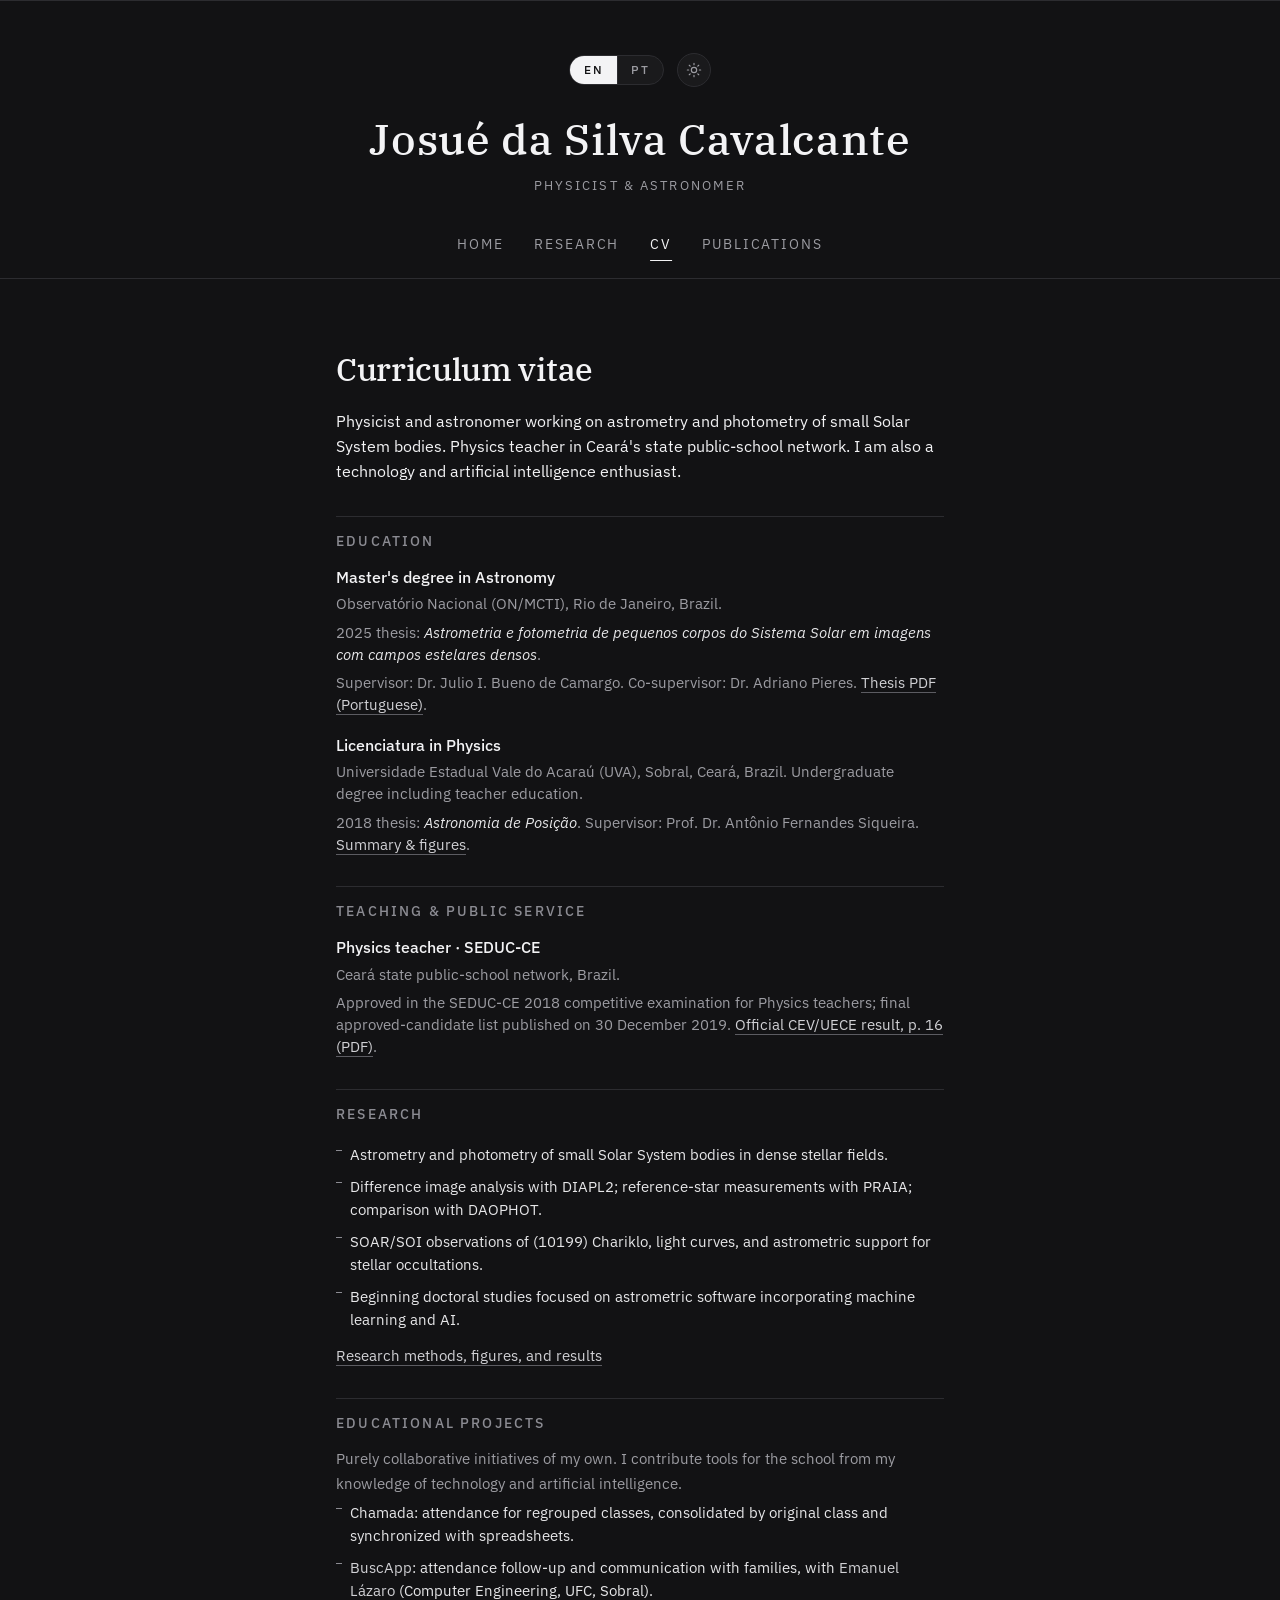
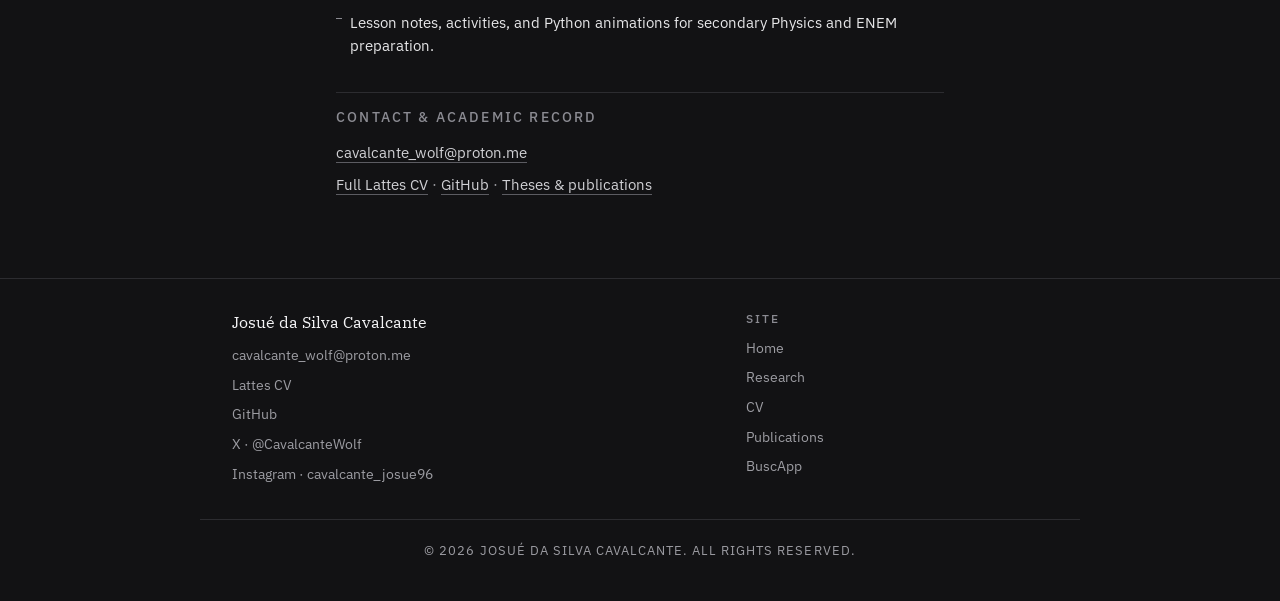
==== commit baac2608: "Merge pull request #3 from emanuellcs/feat/overhaul-project feat!: overhaul academic landing page, r" ====
--- a/cv/index.html
+++ b/cv/index.html
@@ -1,101 +1,417 @@
-<!DOCTYPE html>
-<html lang="en">
-<head>
-  <meta charset="utf-8">
-  <meta name="viewport" content="width=device-width, initial-scale=1">
-  <title>CV — Josué da Silva Cavalcante</title>
-  <meta name="description" content="Academic CV: Physics licentiate from UVA, master’s in Astronomy from Observatório Nacional, small-body research, and Physics teaching in the Ceará state school network.">
-  <link rel="canonical" href="https://wolf9611.github.io/cv/">
-  <meta name="theme-color" content="#121214">
-  <meta name="color-scheme" content="dark">
-  <link rel="icon" href="/assets/mark/favicon-32.png" type="image/png" sizes="32x32">
-  <link rel="apple-touch-icon" href="/assets/mark/apple-touch-180.png">
-  <meta property="og:type" content="website">
-  <meta property="og:locale" content="en_US">
-  <meta property="og:site_name" content="Josué da Silva Cavalcante">
-  <meta property="og:title" content="CV — Josué da Silva Cavalcante">
-  <meta property="og:description" content="Academic CV: Physics licentiate from UVA, master’s in Astronomy from Observatório Nacional, small-body research, and Physics teaching in the Ceará state school network.">
-  <meta property="og:url" content="https://wolf9611.github.io/cv/">
-  <meta property="og:image" content="https://wolf9611.github.io/assets/mark/icon-512.png">
-  <meta name="twitter:card" content="summary">
-  <meta name="twitter:title" content="CV — Josué da Silva Cavalcante">
-  <meta name="twitter:description" content="Academic CV: Physics licentiate from UVA, master’s in Astronomy from Observatório Nacional, small-body research, and Physics teaching in the Ceará state school network.">
-  <meta name="twitter:image" content="https://wolf9611.github.io/assets/mark/icon-512.png">
-  <link rel="preconnect" href="https://fonts.googleapis.com">
-  <link rel="preconnect" href="https://fonts.gstatic.com" crossorigin>
-  <link href="https://fonts.googleapis.com/css2?family=IBM+Plex+Sans:ital,wght@0,400;0,500;1,400&family=IBM+Plex+Serif:ital,wght@0,400;0,500;1,400&display=swap" rel="stylesheet">
-  <link rel="stylesheet" href="/css/style.css?v=5">
-</head>
-<body class="page-cv">
-  <a class="skip-link" href="#main-content">Skip to content</a>
-  <header class="cv-top">
-    <div class="wrap">
-      <p class="cv-name"><a href="/">Josué da Silva Cavalcante</a></p>
-      <p class="cv-line">Physicist &amp; astronomer</p>
-      <nav class="nav" aria-label="Main">
-        <a href="/">Home</a>
-        <a href="/research/">Research</a>
-        <a href="/projects/">Projects</a>
-        <a href="/portugues/" hreflang="pt-BR" lang="pt-BR">Português</a>
-        <a href="/cv/" aria-current="page">CV</a>
-        <a href="/pubs/">Publications</a>
-      </nav>
-    </div>
-  </header>
+<!doctype html>
+<html lang="en" data-theme="dark">
+  <head>
+    <meta charset="utf-8" />
+    <meta name="viewport" content="width=device-width, initial-scale=1" />
+    <title data-i18n="cv.title">CV · Josué da Silva Cavalcante</title>
+    <meta
+      name="description"
+      data-i18n-attr="content:cv.description"
+      content="Academic CV: Physics licentiate from UVA, master's in Astronomy from Observatório Nacional, small-body research, and Physics teaching in the Ceará state school network."
+    />
+    <link rel="canonical" href="https://wolf9611.github.io/cv/" />
+    <link rel="alternate" hreflang="en" href="https://wolf9611.github.io/cv/" />
+    <link
+      rel="alternate"
+      hreflang="pt-BR"
+      href="https://wolf9611.github.io/cv/"
+    />
+    <link
+      rel="alternate"
+      hreflang="x-default"
+      href="https://wolf9611.github.io/cv/"
+    />
+    <meta name="theme-color" content="#121214" />
+    <meta name="color-scheme" content="dark light" />
+    <link
+      rel="icon"
+      href="/assets/mark/favicon-32.png"
+      type="image/png"
+      sizes="32x32"
+    />
+    <link rel="apple-touch-icon" href="/assets/mark/apple-touch-180.png" />
+    <meta property="og:type" content="website" />
+    <meta property="og:locale" content="en_US" />
+    <meta property="og:site_name" content="Josué da Silva Cavalcante" />
+    <meta
+      property="og:title"
+      data-i18n-attr="content:cv.ogTitle"
+      content="CV · Josué da Silva Cavalcante"
+    />
+    <meta
+      property="og:description"
+      data-i18n-attr="content:cv.description"
+      content="Academic CV: Physics licentiate from UVA, master's in Astronomy from Observatório Nacional, small-body research, and Physics teaching in the Ceará state school network."
+    />
+    <meta property="og:url" content="https://wolf9611.github.io/cv/" />
+    <meta
+      property="og:image"
+      content="https://wolf9611.github.io/assets/mark/icon-512.png"
+    />
+    <meta name="twitter:card" content="summary" />
+    <meta
+      name="twitter:title"
+      data-i18n-attr="content:cv.ogTitle"
+      content="CV · Josué da Silva Cavalcante"
+    />
+    <meta
+      name="twitter:description"
+      data-i18n-attr="content:cv.description"
+      content="Academic CV: Physics licentiate from UVA, master's in Astronomy from Observatório Nacional, small-body research, and Physics teaching in the Ceará state school network."
+    />
+    <meta
+      name="twitter:image"
+      content="https://wolf9611.github.io/assets/mark/icon-512.png"
+    />
+    <link rel="preconnect" href="https://fonts.googleapis.com" />
+    <link rel="preconnect" href="https://fonts.gstatic.com" crossorigin />
+    <link
+      href="https://fonts.googleapis.com/css2?family=IBM+Plex+Sans:ital,wght@0,400;0,500;1,400&family=IBM+Plex+Serif:ital,wght@0,400;0,500;1,400&display=swap"
+      rel="stylesheet"
+    />
+    <link rel="stylesheet" href="/css/style.css?v=7" />
+    <script src="/js/i18n.js?v=7"></script>
+    <script src="/js/main.js?v=7"></script>
+  </head>
+  <body class="page-cv" data-page="cv">
+    <a class="skip-link" href="#main-content" data-i18n="common.skip"
+      >Skip to content</a
+    >
+    <!-- Header -->
+    <header class="site-header">
+      <div class="wrap">
+        <div class="header-controls">
+          <div
+            class="lang-switch"
+            role="group"
+            data-i18n-attr="aria-label:common.langGroup"
+            aria-label="Language"
+          >
+            <button
+              type="button"
+              class="lang-switch-btn is-active"
+              data-set-lang="en"
+              lang="en"
+              aria-pressed="true"
+            >
+              EN
+            </button>
+            <button
+              type="button"
+              class="lang-switch-btn"
+              data-set-lang="pt-BR"
+              lang="pt-BR"
+              aria-pressed="false"
+            >
+              PT
+            </button>
+          </div>
+          <button
+            type="button"
+            class="theme-toggle"
+            data-theme-toggle
+            data-label-light="Switch to dark theme"
+            data-label-dark="Switch to light theme"
+            aria-pressed="false"
+            aria-label="Switch to light theme"
+          >
+            <svg
+              class="icon-sun"
+              aria-hidden="true"
+              viewBox="0 0 24 24"
+              fill="none"
+              stroke="currentColor"
+              stroke-width="1.75"
+              stroke-linecap="round"
+            >
+              <circle cx="12" cy="12" r="4" />
+              <path
+                d="M12 2v2m0 16v2M4.9 4.9l1.4 1.4m11.4 11.4 1.4 1.4M2 12h2m16 0h2M4.9 19.1l1.4-1.4M17.7 6.3l1.4-1.4"
+              />
+            </svg>
+            <svg
+              class="icon-moon"
+              aria-hidden="true"
+              viewBox="0 0 24 24"
+              fill="none"
+              stroke="currentColor"
+              stroke-width="1.75"
+              stroke-linecap="round"
+              stroke-linejoin="round"
+            >
+              <path d="M21 12.8A9 9 0 1 1 11.2 3a7 7 0 0 0 9.8 9.8Z" />
+            </svg>
+          </button>
+        </div>
+        <div class="site-title">
+          <a href="/" data-i18n="common.siteTitle">Josué da Silva Cavalcante</a>
+        </div>
+        <div class="site-tag" data-i18n="cv.nameLine">
+          Physicist &amp; astronomer
+        </div>
+        <nav
+          class="nav"
+          data-i18n-attr="aria-label:common.navAria"
+          aria-label="Main"
+        >
+          <a href="/" data-i18n="common.navHome">Home</a>
+          <a href="/research/" data-i18n="common.navResearch">Research</a>
+          <a href="/cv/" aria-current="page" data-i18n="common.navCv">CV</a>
+          <a href="/pubs/" data-i18n="common.navPubs">Publications</a>
+        </nav>
+      </div>
+    </header>
 
-  <main id="main-content" class="wrap cv-main">
-    <h1>Curriculum vitae</h1>
-    <p class="cv-lead">Physicist and astronomer working on astrometry and photometry of small Solar System bodies. Physics teacher in Ceará’s state public-school network. I am also a technology and artificial intelligence enthusiast.</p>
-    <section aria-labelledby="education">
-      <h2 id="education">Education</h2>
-      <dl class="cv-dl">
+    <main id="main-content" class="wrap cv-main">
+      <h1 data-i18n="cv.h1">Curriculum vitae</h1>
+      <p class="cv-lead" data-i18n="cv.lead">
+        Physicist and astronomer working on astrometry and photometry of small
+        Solar System bodies. Physics teacher in Ceará's state public-school
+        network. I am also a technology and artificial intelligence enthusiast.
+      </p>
+      <section aria-labelledby="education">
+        <h2 id="education" data-i18n="cv.educationHeading">Education</h2>
+        <dl class="cv-dl">
+          <div>
+            <dt data-i18n="cv.msTitle">Master's degree in Astronomy</dt>
+            <dd data-i18n="cv.msPlace">
+              Observatório Nacional (ON/MCTI), Rio de Janeiro, Brazil.
+            </dd>
+            <dd data-i18n="cv.msThesisHtml">
+              2025 thesis:
+              <em lang="pt-BR"
+                >Astrometria e fotometria de pequenos corpos do Sistema Solar em
+                imagens com campos estelares densos</em
+              >.
+            </dd>
+            <dd>
+              <span data-i18n="cv.msSupervisor"
+                >Supervisor: Dr. Julio I. Bueno de Camargo. Co-supervisor: Dr.
+                Adriano Pieres.</span
+              >
+              <a
+                href="/files/dissertacao_cavalcante_2025.pdf"
+                data-i18n="cv.msPdf"
+                >Thesis PDF (Portuguese)</a
+              >.
+            </dd>
+          </div>
+          <div>
+            <dt data-i18n="cv.ugTitle">Licenciatura in Physics</dt>
+            <dd data-i18n="cv.ugPlace">
+              Universidade Estadual Vale do Acaraú (UVA), Sobral, Ceará, Brazil.
+              Undergraduate degree including teacher education.
+            </dd>
+            <dd>
+              <span data-i18n="cv.ugThesisHtml"
+                >2018 thesis: <em lang="pt-BR">Astronomia de Posição</em>.
+                Supervisor: Prof. Dr. Antônio Fernandes Siqueira.</span
+              >
+              <a href="/research/#undergraduate" data-i18n="cv.ugLink"
+                >Summary &amp; figures</a
+              >.
+            </dd>
+          </div>
+        </dl>
+      </section>
+      <section aria-labelledby="teaching">
+        <h2 id="teaching" data-i18n="cv.teachingHeading">
+          Teaching &amp; public service
+        </h2>
+        <dl class="cv-dl">
+          <div>
+            <dt data-i18n="cv.teachTitle">Physics teacher · SEDUC-CE</dt>
+            <dd data-i18n="cv.teachPlace">
+              Ceará state public-school network, Brazil.
+            </dd>
+            <dd>
+              <span data-i18n="cv.teachExam"
+                >Approved in the SEDUC-CE 2018 competitive examination for
+                Physics teachers; final approved-candidate list published on 30
+                December 2019.</span
+              >
+              <a
+                href="https://www.cev.uece.br/wp-content/uploads/2021/10/comunicado131.2019.pdf#page=16"
+                data-i18n="cv.teachLink"
+                >Official CEV/UECE result, p. 16 (PDF)</a
+              >.
+            </dd>
+          </div>
+        </dl>
+      </section>
+      <section aria-labelledby="research">
+        <h2 id="research" data-i18n="cv.researchHeading">Research</h2>
+        <ul class="cv-list">
+          <li data-i18n="cv.research1">
+            Astrometry and photometry of small Solar System bodies in dense
+            stellar fields.
+          </li>
+          <li data-i18n="cv.research2">
+            Difference image analysis with DIAPL2; reference-star measurements
+            with PRAIA; comparison with DAOPHOT.
+          </li>
+          <li data-i18n="cv.research3">
+            SOAR/SOI observations of (10199) Chariklo, light curves, and
+            astrometric support for stellar occultations.
+          </li>
+          <li data-i18n="cv.research4">
+            Beginning doctoral studies focused on astrometric software
+            incorporating machine learning and AI.
+          </li>
+        </ul>
+        <p class="cv-contact">
+          <a href="/research/" data-i18n="cv.researchLink"
+            >Research methods, figures, and results</a
+          >
+        </p>
+      </section>
+      <section aria-labelledby="projects">
+        <h2 id="projects" data-i18n="cv.projectsHeading">
+          Educational projects
+        </h2>
+        <p class="cv-contact" data-i18n="cv.projectsIntro">
+          Purely collaborative initiatives of my own. I contribute tools for the
+          school from my knowledge of technology and artificial intelligence.
+        </p>
+        <ul class="cv-list">
+          <li data-i18n="cv.project1">
+            Chamada: attendance for regrouped classes, consolidated by original
+            class and synchronized with spreadsheets.
+          </li>
+          <li data-i18n="cv.project2Html">
+            <a
+              href="https://github.com/eemtijca/buscapp"
+              rel="noopener"
+              target="_blank"
+              >BuscApp</a
+            >: attendance follow-up and communication with families, with
+            <a
+              href="https://github.com/emanuellcs"
+              rel="noopener"
+              target="_blank"
+              >Emanuel Lázaro</a
+            >
+            (Computer Engineering, UFC, Sobral).
+          </li>
+          <li data-i18n="cv.project3">
+            Lesson notes, activities, and Python animations for secondary
+            Physics and ENEM preparation.
+          </li>
+        </ul>
+      </section>
+      <section aria-labelledby="contact">
+        <h2 id="contact" data-i18n="cv.contactHeading">
+          Contact &amp; academic record
+        </h2>
+        <p class="cv-contact">
+          <a
+            href="mailto:cavalcante_wolf@proton.me"
+            data-i18n="common.footerEmail"
+            >cavalcante_wolf@proton.me</a
+          >
+        </p>
+        <p class="cv-contact">
+          <a
+            href="https://lattes.cnpq.br/4498102376995368"
+            rel="me noopener"
+            target="_blank"
+            data-i18n="cv.contactLattes"
+            >Full Lattes CV</a
+          >
+          ·
+          <a
+            href="https://github.com/wolf9611"
+            rel="me noopener"
+            target="_blank"
+            data-i18n="common.footerGithub"
+            >GitHub</a
+          >
+          ·
+          <a href="/pubs/" data-i18n="cv.contactPubs"
+            >Theses &amp; publications</a
+          >
+        </p>
+      </section>
+    </main>
+
+    <!-- Footer -->
+    <footer class="site-footer">
+      <div class="wrap footer-grid">
         <div>
-          <dt>Master’s degree in Astronomy</dt>
-          <dd>Observatório Nacional (ON/MCTI), Rio de Janeiro, Brazil.</dd>
-          <dd>2025 thesis: <em lang="pt-BR">Astrometria e fotometria de pequenos corpos do Sistema Solar em imagens com campos estelares densos</em>.</dd>
-          <dd>Supervisor: Dr. Julio I. Bueno de Camargo. Co-supervisor: Dr. Adriano Pieres. <a href="/files/dissertacao_cavalcante_2025.pdf">Thesis PDF (Portuguese)</a>.</dd>
+          <div class="footer-name">Josué da Silva Cavalcante</div>
+          <ul class="footer-list">
+            <li>
+              <a
+                href="mailto:cavalcante_wolf@proton.me"
+                data-i18n="common.footerEmail"
+                >cavalcante_wolf@proton.me</a
+              >
+            </li>
+            <li>
+              <a
+                href="https://lattes.cnpq.br/4498102376995368"
+                rel="me noopener"
+                target="_blank"
+                data-i18n="common.footerLattes"
+                >Lattes CV</a
+              >
+            </li>
+            <li>
+              <a
+                href="https://github.com/wolf9611"
+                rel="me noopener"
+                target="_blank"
+                data-i18n="common.footerGithub"
+                >GitHub</a
+              >
+            </li>
+            <li>
+              <a
+                href="https://x.com/CavalcanteWolf"
+                rel="me noopener"
+                target="_blank"
+                data-i18n="common.footerX"
+                >X · @CavalcanteWolf</a
+              >
+            </li>
+            <li>
+              <a
+                href="https://www.instagram.com/cavalcante_josue96/"
+                rel="me noopener"
+                target="_blank"
+                data-i18n="common.footerInstagram"
+                >Instagram · cavalcante_josue96</a
+              >
+            </li>
+          </ul>
         </div>
         <div>
-          <dt>Licenciatura in Physics</dt>
-          <dd>Universidade Estadual Vale do Acaraú (UVA), Sobral, Ceará, Brazil. Undergraduate degree including teacher education.</dd>
-          <dd>2018 thesis: <em lang="pt-BR">Astronomia de Posição</em>. Supervisor: Prof. Dr. Antônio Fernandes Siqueira. <a href="/research/#undergraduate">Summary &amp; figures</a>.</dd>
+          <h2 class="footer-heading" data-i18n="common.footerSite">Site</h2>
+          <ul class="footer-list">
+            <li><a href="/" data-i18n="common.navHome">Home</a></li>
+            <li>
+              <a href="/research/" data-i18n="common.navResearch">Research</a>
+            </li>
+            <li><a href="/cv/" data-i18n="common.navCv">CV</a></li>
+            <li>
+              <a href="/pubs/" data-i18n="common.navPubs">Publications</a>
+            </li>
+            <li>
+              <a
+                href="https://github.com/eemtijca/buscapp"
+                rel="noopener"
+                target="_blank"
+                >BuscApp</a
+              >
+            </li>
+          </ul>
         </div>
-      </dl>
-    </section>
-    <section aria-labelledby="teaching">
-      <h2 id="teaching">Teaching &amp; public service</h2>
-      <dl class="cv-dl">
-        <div>
-          <dt>Physics teacher · SEDUC-CE</dt>
-          <dd>Ceará state public-school network, Brazil.</dd>
-          <dd>Approved in the SEDUC-CE 2018 competitive examination for Physics teachers; final approved-candidate list published on 30 December 2019. <a href="https://www.cev.uece.br/wp-content/uploads/2021/10/comunicado131.2019.pdf#page=16">Official CEV/UECE result, p. 16 (PDF)</a>.</dd>
-        </div>
-      </dl>
-    </section>
-    <section aria-labelledby="research">
-      <h2 id="research">Research</h2>
-      <ul class="cv-list">
-        <li>Astrometry and photometry of small Solar System bodies in dense stellar fields.</li>
-        <li>Difference image analysis with DIAPL2; reference-star measurements with PRAIA; comparison with DAOPHOT.</li>
-        <li>SOAR/SOI observations of (10199) Chariklo, light curves, and astrometric support for stellar occultations.</li>
-        <li>Beginning doctoral studies focused on astrometric software incorporating machine learning and AI.</li>
-      </ul>
-      <p class="cv-contact"><a href="/research/">Research methods, figures, and results</a></p>
-    </section>
-    <section aria-labelledby="projects">
-      <h2 id="projects">Educational projects</h2>
-      <p class="cv-contact">Purely collaborative initiatives of my own. I contribute tools for the school from my knowledge of technology and artificial intelligence.</p>
-      <ul class="cv-list">
-        <li>Chamada: attendance for regrouped classes, consolidated by original class and synchronized with spreadsheets.</li>
-        <li>BuscApp: attendance follow-up and communication with families, with Emanuel Lázaro (Computer Engineering, UFC, Sobral).</li>
-        <li>Lesson notes, activities, and Python animations for secondary Physics and ENEM preparation.</li>
-      </ul>
-    </section>
-    <section aria-labelledby="contact">
-      <h2 id="contact">Contact &amp; academic record</h2>
-      <p class="cv-contact"><a href="mailto:cavalcante_wolf@proton.me">cavalcante_wolf@proton.me</a></p>
-      <p class="cv-contact"><a href="https://lattes.cnpq.br/4498102376995368" rel="me noopener" target="_blank">Full Lattes CV</a> · <a href="https://github.com/wolf9611" rel="me noopener" target="_blank">GitHub</a> · <a href="/pubs/">Theses &amp; publications</a></p>
-    </section>
-  </main>
-</body>
+      </div>
+      <div class="wrap footer-copy">
+        <p data-i18n="common.copyright">
+          © 2026 Josué da Silva Cavalcante. All rights reserved.
+        </p>
+      </div>
+    </footer>
+  </body>
 </html>
--- a/css/style.css
+++ b/css/style.css
@@ -1,398 +1,1050 @@
-/* Josué Cavalcante — modern gray, minimal academic */
-:root{
-  color-scheme:dark;
-  --bg:#121214;
-  --bg-elev:#1a1a1c;
-  --ink:#e6e6e8;
-  --muted:#9c9ca2;
-  --line:#2c2c30;
-  --accent:#8b8b92;
-  --accent-hi:#d0d0d4;
-  --accent-dim:#5c5c62;
-  --paper:#f3f3f5;
-}
-
-*{box-sizing:border-box}
-html{scroll-behavior:smooth}
-body,h1,h2,h3,h4,h5,h6,p,blockquote,pre,hr,dl,dd,ol,ul,figure{margin:0;padding:0}
-body{
-  font:400 17px/1.55 "IBM Plex Sans", "Source Sans 3", Helvetica, Arial, sans-serif;
-  color:var(--ink);
-  background:var(--bg);
-  -webkit-font-smoothing:antialiased;
-}
-img{max-width:100%;display:block}
-a{color:var(--accent-hi);text-decoration:none;border-bottom:1px solid transparent;transition:color .15s,border-color .15s}
-a:hover{color:var(--paper);border-bottom-color:var(--accent)}
-
-.wrap{
-  max-width:880px;
-  margin:0 auto;
-  padding:0 1.35rem;
-}
-
-/* header */
-.site-header{
-  padding:2.75rem 0 0;
-  border-bottom:1px solid var(--line);
-  margin-bottom:2rem;
-}
-.site-title{
-  font-family:"IBM Plex Serif", "Source Serif 4", Georgia, serif;
-  font-weight:500;
-  font-size:clamp(1.85rem, 4.5vw, 2.35rem);
-  letter-spacing:0.02em;
-  color:var(--paper);
-  line-height:1.15;
-}
-.site-title a,.site-title a:hover{
-  color:var(--paper);border:none;
-}
-.site-tag{
-  margin-top:0.45rem;
-  font-size:0.875rem;
-  letter-spacing:0.16em;
-  text-transform:uppercase;
-  color:var(--muted);
-  font-weight:400;
-}
-.nav{
-  display:flex;
-  flex-wrap:wrap;
-  gap:0.15rem 0;
-  margin-top:1.6rem;
-  padding-bottom:0.9rem;
-  font-size:0.875rem;
-  letter-spacing:0.14em;
-  text-transform:uppercase;
-  color:var(--muted);
-}
-.nav a{
-  color:var(--muted);
-  border:none;
-  padding:0.35rem 0;
-  margin-right:1.1rem;
-}
-.nav a:hover,.nav a[aria-current="page"]{
-  color:var(--paper);
-}
-.nav .sep{
-  display:none;
-}
-
-/* content */
-main{padding-bottom:3rem;min-height:50vh}
-.kicker{
-  font-size:0.8rem;
-  letter-spacing:0.18em;
-  text-transform:uppercase;
-  color:var(--accent);
-  margin-bottom:1.25rem;
-}
-.prose p{
-  margin-bottom:1.05em;
-  font-size:1.05rem;
-  color:var(--ink);
-  font-weight:400;
-}
-.prose p.lead{
-  font-size:1.12rem;
-  color:var(--paper);
-}
-.prose h2{
-  font-family:"IBM Plex Serif", Georgia, serif;
-  font-size:1.2rem;
-  font-weight:500;
-  color:var(--paper);
-  margin:2rem 0 0.7rem;
-  padding-top:0.4rem;
-  border-top:1px solid var(--line);
-}
-.prose h3{
-  font-size:0.95rem;
-  letter-spacing:0.06em;
-  text-transform:uppercase;
-  color:var(--accent-hi);
-  margin:1.4rem 0 0.5rem;
-  font-weight:500;
-}
-.prose ul{
-  margin:0 0 1.1em 1.15em;
-}
-.prose li{
-  margin-bottom:0.4em;
-  color:var(--ink);
-  font-size:1.02rem;
-}
-.prose li::marker{color:var(--accent)}
-
-.note{
-  margin:1.5rem 0;
-  padding:0.85rem 1rem;
-  border:1px solid var(--line);
-  border-left:3px solid var(--accent);
-  background:var(--bg-elev);
-  font-size:0.92rem;
-  color:var(--muted);
-}
-.note strong{color:var(--paper);font-weight:500}
-
-.pub{
-  margin-bottom:1.35rem;
-  padding-bottom:1.15rem;
-  border-bottom:1px solid var(--line);
-}
-.pub:last-child{border-bottom:none}
-.pub .title{color:var(--paper);font-size:1.05rem;margin-bottom:0.25rem}
-.pub .meta{font-size:0.92rem;color:var(--muted)}
-
-.cv-block{margin-bottom:1.5rem}
-.cv-block .when{
-  font-size:0.78rem;
-  letter-spacing:0.08em;
-  text-transform:uppercase;
-  color:var(--accent);
-  margin-bottom:0.2rem;
-}
-.cv-block .role{
-  color:var(--paper);
-  font-size:1.05rem;
-  margin-bottom:0.2rem;
-}
-.cv-block .place{color:var(--muted);font-size:0.95rem}
-
-/* footer */
-.site-footer{
-  border-top:1px solid var(--line);
-  padding:1.75rem 0 2.5rem;
-  margin-top:1rem;
-}
-.footer-grid{
-  display:grid;
-  grid-template-columns:1fr;
-  gap:1.25rem;
-}
-@media(min-width:560px){
-  .footer-grid{grid-template-columns:1fr 1fr}
-}
-.footer-name{
-  font-family:"IBM Plex Serif", Georgia, serif;
-  font-size:1rem;
-  color:var(--paper);
-  margin-bottom:0.5rem;
-}
-.footer-list{list-style:none}
-.footer-list li{margin-bottom:0.35rem;font-size:0.88rem;color:var(--muted)}
-.footer-list a{color:var(--muted);border:none}
-.footer-list a:hover{color:var(--accent-hi)}
-.footer-copy{
-  margin-top:1.5rem;
-  font-size:0.8rem;
-  letter-spacing:0.08em;
-  text-transform:uppercase;
-  color:var(--muted);
-}
-
-/* subtle top edge stripe */
-body::before{
-  content:"";
-  display:block;
-  height:1px;
-  background:var(--line);
-}
-
-/* CV — tighter, no footer, academic only */
-.page-cv .cv-lead{
-  font-size:1.02rem;
-  line-height:1.55;
-  color:var(--paper);
-  margin:0 0 2rem;
-}
-.page-cv .cv-top{
-  padding:2rem 0 0;
-  border-bottom:1px solid var(--line);
-  margin-bottom:0;
-}
-.page-cv .cv-name{
-  font-family:"IBM Plex Serif", Georgia, serif;
-  font-weight:500;
-  font-size:1.45rem;
-  letter-spacing:0.01em;
-  line-height:1.2;
-}
-.page-cv .cv-name a,
-.page-cv .cv-name a:hover{color:var(--paper);border:none}
-.page-cv .cv-line{
-  margin-top:0.25rem;
-  font-size:0.875rem;
-  color:var(--muted);
-}
-.page-cv .cv-top .nav{margin-top:1.1rem;padding-bottom:0.7rem}
-.page-cv .cv-main{
-  padding:2rem 0 4rem;
-  max-width:34rem;
-}
-.page-cv .cv-main section + section{margin-top:1.85rem}
-.page-cv .cv-main h2{
-  font-size:0.875rem;
-  letter-spacing:0.16em;
-  text-transform:uppercase;
-  color:var(--accent);
-  font-weight:500;
-  margin:0 0 0.7rem;
-}
-.page-cv .cv-dl{display:grid;gap:1.05rem}
-.page-cv .cv-dl dt{
-  color:var(--paper);
-  font-size:0.98rem;
-  font-weight:500;
-  margin-bottom:0.15rem;
-}
-.page-cv .cv-dl dd{
-  color:var(--muted);
-  font-size:0.92rem;
-  line-height:1.45;
-}
-.page-cv .cv-dl em{color:var(--ink);font-style:italic}
-.page-cv .cv-list{
-  margin:0;
-  padding:0;
-  list-style:none;
-}
-.page-cv .cv-list li{
-  color:var(--ink);
-  font-size:0.95rem;
-  line-height:1.45;
-  padding:0.28rem 0 0.28rem 0.85rem;
-  position:relative;
-}
-.page-cv .cv-list li::before{
-  content:"";
-  position:absolute;
-  left:0;top:0.72em;
-  width:0.35rem;height:1px;
-  background:var(--accent);
-}
-.page-cv .cv-contact{
-  font-size:0.92rem;
-  color:var(--muted);
-}
-.page-cv .cv-contact span{margin:0 0.35rem;color:var(--accent-dim)}
-.page-cv .site-footer{display:none}
-
-/* Academic trajectory and original research figures */
-a:focus-visible{outline:2px solid var(--paper);outline-offset:5px}
-.skip-link{position:absolute;left:1rem;top:0;transform:translateY(-150%);z-index:10;padding:.7rem 1rem;background:var(--paper);color:var(--bg)}
-.skip-link:focus{transform:translateY(.5rem);color:var(--bg)}
-.prose h1,.page-cv .cv-main h1{
-  font:500 clamp(1.8rem,4vw,2.5rem)/1.2 "IBM Plex Serif",Georgia,serif;
-  color:var(--paper);
-  letter-spacing:-.02em;
-  margin:0 0 1.2rem;
-}
-.prose p{max-width:70ch}
-.prose p.lead{font-size:1.2rem;line-height:1.6;max-width:60ch}
-.prose section{margin-top:2.6rem}
-.prose section > h2{
-  font-size:1.4rem;
-  margin:0 0 1.2rem;
-  padding-top:1rem;
-  border-top:1px solid var(--line);
-}
-.prose h3{font-size:1.1rem;text-transform:none;letter-spacing:0;margin:1.5rem 0 .6rem}
-.prose a:not(.figure-image){border-bottom-color:var(--accent-dim)}
-.prose a:hover{border-bottom-color:var(--paper)}
-.prose .text-links{display:flex;flex-wrap:wrap;gap:.5rem 1.4rem;font-size:.95rem;margin:1.5rem 0}
-.project-list{display:grid;gap:1.35rem;margin-top:.35rem}
-.project-list h3{margin:0 0 .35rem;font-size:1.08rem}
-.project-list p{margin:0}
-.project-list + .source-link{margin-top:1.15rem}
-.project-catalog{gap:0;margin-top:1.5rem}
-.project-catalog article{
-  padding:1.2rem 0 1.3rem;
-  border-bottom:1px solid var(--line);
-}
-.project-catalog article:first-child{padding-top:.1rem}
-.project-catalog article:last-child{border-bottom:0;padding-bottom:.1rem}
-.project-catalog h3{margin:0 0 .4rem;font-size:1.15rem;color:var(--paper)}
-.prose .project-catalog p{margin:0}
-.prose .project-catalog .project-stack{
-  margin-top:.7rem;
-  font-size:.875rem;
-  letter-spacing:.02em;
-  color:var(--muted);
-}
-.prose .project-catalog .text-links{margin:.8rem 0 0}
-.prose .when,.when{font-size:.875rem;color:var(--muted);line-height:1.6}
-.prose .institution{font-size:.95rem;color:var(--muted);margin-bottom:.85rem}
-.prose .source-link{font-size:.9rem;color:var(--muted)}
-.trajectory{display:grid;gap:1.8rem}
-.trajectory-entry{display:grid;grid-template-columns:9rem minmax(0,1fr);gap:1rem}
-.trajectory-entry + .trajectory-entry{padding-top:1.8rem;border-top:1px solid var(--line)}
-.trajectory-entry h3{margin:0 0 .3rem;font-size:1.15rem}
-.trajectory-entry p:last-child{margin-bottom:0}
-.work-grid{display:grid;grid-template-columns:repeat(2,minmax(0,1fr));gap:1.6rem;margin:1rem 0 1.5rem;align-items:start}
-.research-figure{margin:1.2rem 0 1.8rem;min-width:0}
-.work-grid .research-figure{margin:0}
-.figure-image{display:block;border:0;background:#fff;padding:.65rem}
-.figure-image:hover{border:0}
-.figure-image img{width:100%;height:auto}
-.work-grid .figure-image{height:17rem;display:flex;align-items:center;justify-content:center}
-.work-grid .figure-image img{height:100%;object-fit:contain}
-.work-grid .compact .figure-image{height:14rem}
-.research-figure figcaption{font-size:.9rem;line-height:1.6;color:var(--muted);padding-top:.8rem}
-.research-figure figcaption strong{color:var(--ink);font-weight:500}
-.table-wrap{width:100%;margin:1.2rem 0}
-.results-table{border-collapse:collapse;width:100%;font-size:.95rem;table-layout:fixed}
-.results-table caption{text-align:left;color:var(--muted);font-size:.875rem;padding-bottom:.6rem}
-.results-table th,.results-table td{padding:.8rem .6rem;text-align:left;border-bottom:1px solid var(--line);overflow-wrap:anywhere;vertical-align:top}
-.results-table th{font-weight:500}
-.results-table thead th{color:var(--muted);font-size:.875rem;background:var(--bg-elev)}
-.results-table td{font-variant-numeric:tabular-nums}
-.prose .pub{padding-bottom:2rem;margin-bottom:0}
-.prose .pub h2{border:0;padding:0;margin:.5rem 0 .8rem;font-size:1.35rem}
-.prose .muted{color:var(--muted)}
-.page-cv .cv-main{max-width:42rem;padding:2rem 1.35rem 4rem}
-.page-cv .cv-dl dd + dd{margin-top:.4rem}
-.page-cv .cv-dl a,.page-cv .cv-contact a{border-bottom-color:var(--accent-dim)}
-.page-cv .cv-main h2{padding-top:.8rem;border-top:1px solid var(--line)}
-.page-cv .cv-contact{margin-top:.5rem;overflow-wrap:anywhere}
-.footer-list a{overflow-wrap:anywhere}
-[id]{scroll-margin-top:1.5rem}
-@media(max-width:640px){
-  .wrap{padding-left:1.15rem;padding-right:1.15rem}
-  .site-header{padding-top:2rem}
-  .site-tag{letter-spacing:.07em;line-height:1.8}
-  .nav{letter-spacing:.08em;gap:.2rem 0;margin-top:1.2rem}
-  .nav a{margin-right:1rem;padding:.6rem 0}
-  .trajectory-entry{grid-template-columns:minmax(0,1fr);gap:.2rem}
-  .trajectory-entry .when{margin-bottom:.3rem}
-  .work-grid{grid-template-columns:minmax(0,1fr);gap:1.8rem}
-  .work-grid .figure-image,.work-grid .compact .figure-image{height:auto;min-height:0}
-  .work-grid .figure-image img{height:auto;max-height:19rem;object-fit:contain}
-  .results-table{font-size:.875rem}
-  .results-table th,.results-table td{padding:.65rem .35rem}
-  .prose section{margin-top:2.2rem}
-}
-@media(prefers-reduced-motion:reduce){
-  html{scroll-behavior:auto}
-  a{transition:none}
-}
-@media print{
-  :root{
-    color-scheme:light;
-    --bg:#fff;
-    --bg-elev:#fff;
-    --ink:#1c1c1f;
-    --muted:#3f3f46;
-    --line:#d4d4d8;
-    --accent:#3f3f46;
-    --accent-hi:#18181b;
-    --accent-dim:#71717a;
-    --paper:#18181b;
-  }
-  body::before,.skip-link,.nav,.site-footer{display:none}
-  .site-header,.page-cv .cv-top{padding-top:0;border:none;margin:0}
-  a{border:none}
-  .figure-image{border:1px solid #d4d4d8}
-}
+/* Academic homepage of Josué da Silva Cavalcante.
+   Hand-written CSS, no build step. Dark theme by default, with a light
+   counterpart. Sections: tokens, base, layout, skip link, header, prose,
+   trajectory, figures, tables, publications, projects, figure viewer, CV,
+   footer, anchors, responsive, reduced motion, print. */
+
+/* 1. Design tokens */
+:root {
+  color-scheme: dark;
+
+  /* Dark palette (default) */
+  --bg: #121214;
+  --bg-elev: #1a1a1c;
+  --bg-elev-hi: #262629;
+  --ink: #e6e6e8;
+  --muted: #9c9ca2;
+  --line: #2c2c30;
+  --accent: #8b8b92;
+  --accent-hi: #d0d0d4;
+  --accent-dim: #5c5c62;
+  --paper: #f3f3f5;
+  --focus: #f3f3f5;
+  --figure-bg: #ffffff;
+
+  /* Layout */
+  --wrap: 55rem;
+  --gutter: clamp(1.15rem, 4vw, 2rem);
+
+  /* Motion */
+  --ease: cubic-bezier(0.4, 0, 0.2, 1);
+}
+
+:root[data-theme="light"] {
+  color-scheme: light;
+
+  /* Light palette: warm paper counterpart of the gray dark theme */
+  --bg: #f6f5f2;
+  --bg-elev: #ffffff;
+  --bg-elev-hi: #efece5;
+  --ink: #2b2b31;
+  --muted: #5d5d66;
+  --line: #e3e1da;
+  --accent: #66666f;
+  --accent-hi: #1b1b20;
+  --accent-dim: #b4b2ab;
+  --paper: #131318;
+  --focus: #1b1b20;
+  --figure-bg: #ffffff;
+}
+
+/* 2. Reset and base typography */
+* {
+  box-sizing: border-box;
+}
+
+html {
+  scroll-behavior: smooth;
+  -webkit-text-size-adjust: 100%;
+
+  /* Thin scrollbar with a transparent track. The tokens follow the theme. */
+  scrollbar-width: thin;
+  scrollbar-color: var(--accent-dim) transparent;
+}
+
+/* WebKit engines need these to match the thin preset and to round the thumb,
+   which the standard properties cannot express. */
+::-webkit-scrollbar {
+  width: 8px;
+  height: 8px;
+}
+
+::-webkit-scrollbar-track {
+  background: transparent;
+}
+
+::-webkit-scrollbar-thumb {
+  background: var(--accent-dim);
+  border-radius: 999px;
+  transition: background-color 0.15s var(--ease);
+}
+
+::-webkit-scrollbar-thumb:hover {
+  background: var(--accent-hi);
+}
+
+body,
+h1,
+h2,
+h3,
+h4,
+h5,
+h6,
+p,
+blockquote,
+pre,
+hr,
+dl,
+dd,
+ol,
+ul,
+figure {
+  margin: 0;
+  padding: 0;
+}
+
+body {
+  font-family: "IBM Plex Sans", "Source Sans 3", Helvetica, Arial, sans-serif;
+  font-size: clamp(1rem, 0.95rem + 0.25vw, 1.125rem);
+  line-height: 1.65;
+  color: var(--ink);
+  background: var(--bg);
+  -webkit-font-smoothing: antialiased;
+  text-rendering: optimizeLegibility;
+  transition:
+    background-color 0.3s var(--ease),
+    color 0.3s var(--ease);
+}
+
+@media (prefers-reduced-motion: reduce) {
+  body {
+    transition: none;
+  }
+}
+
+img {
+  max-width: 100%;
+  display: block;
+}
+
+a {
+  color: var(--accent-hi);
+  text-decoration: none;
+  border-bottom: 1px solid transparent;
+  transition:
+    color 0.15s var(--ease),
+    border-color 0.15s var(--ease);
+}
+
+a:hover {
+  color: var(--paper);
+  border-bottom-color: var(--accent);
+}
+
+::selection {
+  background: var(--accent);
+  color: var(--bg);
+}
+
+/* Keyboard focus: visible on both themes (WCAG 2.4.7) */
+a:focus-visible,
+button:focus-visible {
+  outline: 2px solid var(--focus);
+  outline-offset: 4px;
+  border-radius: 2px;
+}
+
+/* Screen-reader-only utility */
+.visually-hidden {
+  position: absolute;
+  width: 1px;
+  height: 1px;
+  padding: 0;
+  margin: -1px;
+  overflow: hidden;
+  clip: rect(0 0 0 0);
+  white-space: nowrap;
+  border: 0;
+}
+
+/* 3. Layout containers */
+.wrap {
+  max-width: var(--wrap);
+  margin-inline: auto;
+  padding-inline: var(--gutter);
+}
+
+main {
+  padding-bottom: 3.5rem;
+  min-height: 50vh;
+}
+
+/* Slightly wider reading column on ultra-wide displays */
+@media (min-width: 112rem) {
+  :root {
+    --wrap: 57.5rem;
+  }
+}
+
+/* 4. Skip link */
+.skip-link {
+  position: absolute;
+  left: 1rem;
+  top: 0;
+  transform: translateY(-150%);
+  z-index: 20;
+  padding: 0.7rem 1.1rem;
+  background: var(--paper);
+  color: var(--bg);
+  border: none;
+  font-size: 0.9rem;
+  transition: transform 0.15s var(--ease);
+}
+
+.skip-link:focus {
+  transform: translateY(0.5rem);
+  color: var(--bg);
+}
+
+/* 5. Header */
+.site-header {
+  text-align: center;
+  padding: clamp(2rem, 1.5rem + 2.5vw, 3.25rem) 0 0;
+  border-bottom: 1px solid var(--line);
+  margin-bottom: clamp(1.75rem, 1.25rem + 1.5vw, 2.75rem);
+}
+
+/* Utility row: language switcher + theme toggle */
+.header-controls {
+  display: flex;
+  justify-content: center;
+  align-items: center;
+  gap: 0.8rem;
+  margin-bottom: clamp(1.25rem, 1rem + 1vw, 1.9rem);
+}
+
+/* Compact EN | PT switcher. Each segment is a button: switching rewrites the
+   page in place instead of navigating. */
+.lang-switch {
+  display: inline-flex;
+  align-items: stretch;
+  border: 1px solid var(--line);
+  border-radius: 999px;
+  overflow: hidden;
+  background: var(--bg-elev);
+}
+
+.lang-switch-btn {
+  display: block;
+  padding: 0.32rem 0.85rem;
+  font-family: inherit;
+  font-size: 0.72rem;
+  font-weight: 500;
+  letter-spacing: 0.14em;
+  text-transform: uppercase;
+  color: var(--muted);
+  background: transparent;
+  border: none;
+  line-height: 1.5;
+  cursor: pointer;
+  transition:
+    color 0.15s var(--ease),
+    background-color 0.15s var(--ease);
+}
+
+.lang-switch-btn + .lang-switch-btn {
+  border-left: 1px solid var(--line);
+}
+
+.lang-switch-btn:hover {
+  color: var(--paper);
+  background: var(--bg-elev-hi);
+}
+
+.lang-switch-btn.is-active,
+.lang-switch-btn[aria-pressed="true"] {
+  color: var(--bg);
+  background: var(--paper);
+}
+
+.lang-switch-btn.is-active:hover,
+.lang-switch-btn[aria-pressed="true"]:hover {
+  color: var(--bg);
+}
+
+/* Inline language switch inside prose. Looks like a link, behaves as a
+   button, so the switch never leaves the page. */
+.prose .link-button {
+  padding: 0;
+  font: inherit;
+  color: var(--accent-hi);
+  background: none;
+  border: none;
+  border-bottom: 1px solid var(--accent-dim);
+  cursor: pointer;
+}
+
+.prose .link-button:hover {
+  color: var(--paper);
+  border-bottom-color: var(--paper);
+}
+
+/* Icon-only theme toggle */
+.theme-toggle {
+  display: inline-flex;
+  align-items: center;
+  justify-content: center;
+  width: 2.1rem;
+  height: 2.1rem;
+  border: 1px solid var(--line);
+  border-radius: 999px;
+  background: var(--bg-elev);
+  color: var(--muted);
+  cursor: pointer;
+  transition:
+    color 0.15s var(--ease),
+    border-color 0.15s var(--ease),
+    background-color 0.15s var(--ease);
+}
+
+.theme-toggle:hover {
+  color: var(--paper);
+  border-color: var(--accent);
+}
+
+.theme-toggle svg {
+  width: 1rem;
+  height: 1rem;
+  display: block;
+}
+
+.theme-toggle .icon-sun {
+  display: block;
+}
+.theme-toggle .icon-moon {
+  display: none;
+}
+:root[data-theme="light"] .theme-toggle .icon-sun {
+  display: none;
+}
+:root[data-theme="light"] .theme-toggle .icon-moon {
+  display: block;
+}
+
+/* Site identity */
+.site-title {
+  font-family: "IBM Plex Serif", "Source Serif 4", Georgia, serif;
+  font-weight: 500;
+  font-size: clamp(1.9rem, 1.4rem + 2.4vw, 2.7rem);
+  letter-spacing: 0.015em;
+  line-height: 1.15;
+  color: var(--paper);
+}
+
+.site-title a,
+.site-title a:hover {
+  color: var(--paper);
+  border: none;
+}
+
+.site-tag {
+  margin-top: 0.6rem;
+  font-size: clamp(0.72rem, 0.68rem + 0.2vw, 0.83rem);
+  letter-spacing: 0.16em;
+  text-transform: uppercase;
+  color: var(--muted);
+  font-weight: 400;
+}
+
+/* Primary navigation, centered */
+.nav {
+  display: flex;
+  flex-wrap: wrap;
+  justify-content: center;
+  gap: 0.3rem 1.9rem;
+  margin-top: clamp(1.3rem, 1.05rem + 1vw, 1.8rem);
+  padding-bottom: 1rem;
+  font-size: 0.85rem;
+  letter-spacing: 0.14em;
+  text-transform: uppercase;
+  color: var(--muted);
+}
+
+.nav a {
+  position: relative;
+  color: var(--muted);
+  border: none;
+  padding: 0.45rem 0;
+  transition: color 0.15s var(--ease);
+}
+
+.nav a::after {
+  content: "";
+  position: absolute;
+  left: 50%;
+  transform: translateX(-50%);
+  bottom: 0.1rem;
+  height: 1px;
+  width: 0;
+  background: var(--paper);
+  transition: width 0.25s var(--ease);
+}
+
+.nav a:hover {
+  color: var(--paper);
+}
+.nav a:hover::after {
+  width: 100%;
+}
+
+.nav a[aria-current="page"] {
+  color: var(--paper);
+}
+.nav a[aria-current="page"]::after {
+  width: 100%;
+}
+
+/* 6. Prose */
+.kicker {
+  font-size: 0.78rem;
+  letter-spacing: 0.18em;
+  text-transform: uppercase;
+  color: var(--accent);
+  margin-bottom: 1.25rem;
+}
+
+.prose h1 {
+  font-family: "IBM Plex Serif", Georgia, serif;
+  font-weight: 500;
+  font-size: clamp(1.8rem, 1.3rem + 2vw, 2.5rem);
+  line-height: 1.18;
+  letter-spacing: -0.015em;
+  color: var(--paper);
+  margin: 0 0 1.2rem;
+}
+
+.prose p {
+  margin-bottom: 1.05em;
+  font-size: 1.03rem;
+  color: var(--ink);
+  max-width: 70ch;
+}
+
+.prose p.lead {
+  font-size: clamp(1.12rem, 1.05rem + 0.35vw, 1.27rem);
+  line-height: 1.6;
+  color: var(--paper);
+  max-width: 60ch;
+}
+
+.prose section {
+  margin-top: clamp(2.2rem, 1.9rem + 1.2vw, 3.2rem);
+}
+
+.prose h2 {
+  font-family: "IBM Plex Serif", Georgia, serif;
+  font-size: clamp(1.28rem, 1.15rem + 0.6vw, 1.48rem);
+  font-weight: 500;
+  color: var(--paper);
+  margin: 0 0 1.15rem;
+  padding-top: 1.05rem;
+  border-top: 1px solid var(--line);
+}
+
+.prose h3 {
+  font-size: clamp(1.05rem, 1rem + 0.3vw, 1.14rem);
+  letter-spacing: 0;
+  color: var(--accent-hi);
+  margin: 1.6rem 0 0.6rem;
+  font-weight: 500;
+}
+
+.prose ul {
+  margin: 0 0 1.1em 1.15em;
+}
+
+.prose li {
+  margin-bottom: 0.4em;
+  color: var(--ink);
+  font-size: 1.02rem;
+}
+
+.prose li::marker {
+  color: var(--accent);
+}
+
+.prose a:not(.figure-image) {
+  border-bottom-color: var(--accent-dim);
+}
+.prose a:hover {
+  border-bottom-color: var(--paper);
+}
+
+.prose .text-links {
+  display: flex;
+  flex-wrap: wrap;
+  gap: 0.5rem 1.5rem;
+  font-size: 0.95rem;
+  margin: 1.5rem 0;
+}
+
+.prose .when,
+.when {
+  font-size: 0.87rem;
+  color: var(--muted);
+  line-height: 1.6;
+}
+
+.prose .institution {
+  font-size: 0.95rem;
+  color: var(--muted);
+  margin-bottom: 0.9rem;
+}
+
+.prose .source-link {
+  font-size: 0.9rem;
+  color: var(--muted);
+}
+
+/* 7. Academic trajectory */
+.trajectory {
+  display: grid;
+  gap: 1.9rem;
+}
+
+.trajectory-entry {
+  display: grid;
+  grid-template-columns: minmax(7rem, 9rem) minmax(0, 1fr);
+  gap: 1rem;
+}
+
+.trajectory-entry + .trajectory-entry {
+  padding-top: 1.9rem;
+  border-top: 1px solid var(--line);
+}
+
+.trajectory-entry h3 {
+  margin: 0 0 0.3rem;
+  font-size: 1.15rem;
+}
+
+.trajectory-entry p:last-child {
+  margin-bottom: 0;
+}
+
+/* 8. Figures */
+.work-grid {
+  display: grid;
+  grid-template-columns: repeat(2, minmax(0, 1fr));
+  gap: 1.7rem;
+  margin: 1rem 0 1.5rem;
+  align-items: start;
+}
+
+.research-figure {
+  margin: 1.2rem 0 1.8rem;
+  min-width: 0;
+}
+
+.work-grid .research-figure {
+  margin: 0;
+}
+
+.figure-image {
+  display: block;
+  width: 100%;
+  border: 1px solid var(--line);
+  background: var(--figure-bg);
+  padding: 0.65rem;
+  cursor: zoom-in;
+  transition: border-color 0.2s var(--ease);
+}
+
+.figure-image:hover {
+  border-color: var(--accent);
+  border-bottom: 1px solid var(--accent);
+  color: inherit;
+}
+
+.figure-image img {
+  width: 100%;
+  height: auto;
+}
+
+.work-grid .figure-image {
+  height: 17rem;
+  display: flex;
+  align-items: center;
+  justify-content: center;
+}
+
+.work-grid .figure-image img {
+  height: 100%;
+  object-fit: contain;
+}
+
+.work-grid .compact .figure-image {
+  height: 14rem;
+}
+
+.research-figure figcaption {
+  font-size: 0.9rem;
+  line-height: 1.6;
+  color: var(--muted);
+  padding-top: 0.8rem;
+}
+
+.research-figure figcaption strong {
+  color: var(--ink);
+  font-weight: 500;
+}
+
+/* 9. Data tables */
+.table-wrap {
+  width: 100%;
+  margin: 1.2rem 0;
+  overflow-x: auto;
+}
+
+.results-table {
+  border-collapse: collapse;
+  width: 100%;
+  font-size: 0.95rem;
+  table-layout: fixed;
+}
+
+.results-table caption {
+  text-align: left;
+  color: var(--muted);
+  font-size: 0.875rem;
+  padding-bottom: 0.6rem;
+}
+
+.results-table th,
+.results-table td {
+  padding: 0.8rem 0.6rem;
+  text-align: left;
+  border-bottom: 1px solid var(--line);
+  overflow-wrap: anywhere;
+  vertical-align: top;
+}
+
+.results-table th {
+  font-weight: 500;
+}
+
+.results-table thead th {
+  color: var(--muted);
+  font-size: 0.875rem;
+  background: var(--bg-elev);
+}
+
+.results-table td {
+  font-variant-numeric: tabular-nums;
+}
+
+/* 10. Publications */
+.pub {
+  padding-bottom: 2rem;
+  margin-bottom: 0;
+  border-bottom: 1px solid var(--line);
+}
+
+.pub:last-child {
+  border-bottom: none;
+  padding-bottom: 0;
+}
+
+.pub h2 {
+  border: 0;
+  padding: 0;
+  margin: 0.5rem 0 0.8rem;
+  font-size: clamp(1.2rem, 1.1rem + 0.5vw, 1.38rem);
+}
+
+/* 11. Educational project cards */
+.project-list {
+  display: grid;
+  gap: 1.35rem;
+  margin-top: 0.35rem;
+}
+
+@media (min-width: 720px) {
+  .project-list {
+    grid-template-columns: repeat(2, minmax(0, 1fr));
+  }
+}
+
+.project-list h3 {
+  margin: 0 0 0.35rem;
+  font-size: 1.06rem;
+}
+
+.project-list p {
+  margin: 0;
+}
+
+/* 12. Figure viewer */
+.figure-viewer {
+  max-width: min(94vw, 76rem);
+  max-height: 92vh;
+  padding: 0;
+  border: 1px solid var(--line);
+  background: var(--bg-elev);
+  color: var(--ink);
+  overflow: hidden;
+}
+
+.figure-viewer::backdrop {
+  background: rgb(0 0 0 / 72%);
+}
+
+.figure-viewer-bar {
+  display: flex;
+  align-items: center;
+  justify-content: space-between;
+  gap: 1rem;
+  padding: 0.6rem 0.9rem;
+  border-bottom: 1px solid var(--line);
+}
+
+.figure-viewer-title {
+  font-size: 0.78rem;
+  font-weight: 500;
+  letter-spacing: 0.16em;
+  text-transform: uppercase;
+  color: var(--accent);
+}
+
+.figure-viewer-close {
+  width: 2rem;
+  height: 2rem;
+  font-size: 1.35rem;
+  line-height: 1;
+  color: var(--muted);
+  background: transparent;
+  border: 1px solid var(--line);
+  border-radius: 999px;
+  cursor: pointer;
+  transition:
+    color 0.15s var(--ease),
+    border-color 0.15s var(--ease);
+}
+
+.figure-viewer-close:hover {
+  color: var(--paper);
+  border-color: var(--accent);
+}
+
+.figure-viewer-img {
+  display: block;
+  width: 100%;
+  max-height: calc(92vh - 4rem);
+  object-fit: contain;
+  background: var(--figure-bg);
+}
+
+/* 13. CV page */
+.page-cv .cv-main {
+  max-width: 42rem;
+  padding: 2rem var(--gutter) 4rem;
+  margin-inline: auto;
+}
+
+.page-cv .cv-lead {
+  font-size: 1.02rem;
+  line-height: 1.55;
+  color: var(--paper);
+  margin: 0 0 2rem;
+}
+
+.page-cv .cv-main h1 {
+  font-family: "IBM Plex Serif", Georgia, serif;
+  font-weight: 500;
+  font-size: clamp(1.7rem, 1.5rem + 1vw, 2rem);
+  line-height: 1.2;
+  color: var(--paper);
+  letter-spacing: -0.01em;
+  margin: 0 0 1.2rem;
+}
+
+.page-cv .cv-main section + section {
+  margin-top: 1.9rem;
+}
+
+.page-cv .cv-main h2 {
+  font-size: 0.85rem;
+  letter-spacing: 0.16em;
+  text-transform: uppercase;
+  color: var(--accent);
+  font-weight: 500;
+  margin: 0 0 0.8rem;
+  padding-top: 0.8rem;
+  border-top: 1px solid var(--line);
+}
+
+.page-cv .cv-dl {
+  display: grid;
+  gap: 1.05rem;
+}
+
+.page-cv .cv-dl dt {
+  color: var(--paper);
+  font-size: 0.98rem;
+  font-weight: 500;
+  margin-bottom: 0.15rem;
+}
+
+.page-cv .cv-dl dd {
+  color: var(--muted);
+  font-size: 0.92rem;
+  line-height: 1.5;
+}
+
+.page-cv .cv-dl dd + dd {
+  margin-top: 0.4rem;
+}
+
+.page-cv .cv-dl em {
+  color: var(--ink);
+  font-style: italic;
+}
+
+.page-cv .cv-dl a,
+.page-cv .cv-contact a {
+  border-bottom-color: var(--accent-dim);
+}
+
+.page-cv .cv-list {
+  margin: 0;
+  padding: 0;
+  list-style: none;
+}
+
+.page-cv .cv-list li {
+  color: var(--ink);
+  font-size: 0.95rem;
+  line-height: 1.5;
+  padding: 0.3rem 0 0.3rem 0.9rem;
+  position: relative;
+}
+
+.page-cv .cv-list li::before {
+  content: "";
+  position: absolute;
+  left: 0;
+  top: 0.78em;
+  width: 0.38rem;
+  height: 1px;
+  background: var(--accent);
+}
+
+.page-cv .cv-contact {
+  font-size: 0.92rem;
+  color: var(--muted);
+  margin-top: 0.5rem;
+  overflow-wrap: anywhere;
+}
+
+/* 14. Footer */
+.site-footer {
+  border-top: 1px solid var(--line);
+  padding: 1.9rem 0 2.5rem;
+  margin-top: 1rem;
+}
+
+.footer-grid {
+  display: grid;
+  grid-template-columns: 1fr;
+  gap: 1.6rem;
+}
+
+@media (min-width: 700px) {
+  .footer-grid {
+    grid-template-columns: 1.6fr 1fr;
+    gap: 2rem;
+  }
+}
+
+.footer-name {
+  font-family: "IBM Plex Serif", Georgia, serif;
+  font-size: 1rem;
+  color: var(--paper);
+  margin-bottom: 0.55rem;
+}
+
+.footer-heading {
+  font-size: 0.72rem;
+  font-weight: 500;
+  letter-spacing: 0.16em;
+  text-transform: uppercase;
+  color: var(--accent);
+  margin-bottom: 0.55rem;
+}
+
+.footer-list {
+  list-style: none;
+}
+
+.footer-list li {
+  margin-bottom: 0.4rem;
+  font-size: 0.88rem;
+  color: var(--muted);
+}
+
+.footer-list a {
+  color: var(--muted);
+  border: none;
+  overflow-wrap: anywhere;
+}
+.footer-list a:hover {
+  color: var(--accent-hi);
+}
+
+.footer-copy {
+  margin-top: 1.7rem;
+  padding-top: 1.2rem;
+  border-top: 1px solid var(--line);
+  text-align: center;
+  font-size: 0.8rem;
+  letter-spacing: 0.08em;
+  text-transform: uppercase;
+  color: var(--muted);
+}
+
+.footer-copy p {
+  margin: 0;
+}
+
+/* 15. Anchors and global details */
+[id] {
+  scroll-margin-top: 1.5rem;
+}
+
+/* Subtle top hairline framing the page */
+body::before {
+  content: "";
+  display: block;
+  height: 1px;
+  background: var(--line);
+}
+
+/* 16. Responsive adjustments */
+@media (max-width: 640px) {
+  .site-tag {
+    letter-spacing: 0.08em;
+    line-height: 1.8;
+  }
+
+  .nav {
+    letter-spacing: 0.08em;
+    gap: 0.25rem 1.2rem;
+  }
+  .nav a {
+    padding: 0.6rem 0;
+  }
+
+  .trajectory-entry {
+    grid-template-columns: minmax(0, 1fr);
+    gap: 0.2rem;
+  }
+  .trajectory-entry .when {
+    margin-bottom: 0.3rem;
+  }
+
+  .work-grid {
+    grid-template-columns: minmax(0, 1fr);
+    gap: 1.8rem;
+  }
+
+  .work-grid .figure-image,
+  .work-grid .compact .figure-image {
+    height: auto;
+    min-height: 0;
+  }
+
+  .work-grid .figure-image img {
+    height: auto;
+    max-height: 19rem;
+    object-fit: contain;
+  }
+
+  .results-table {
+    font-size: 0.875rem;
+  }
+  .results-table th,
+  .results-table td {
+    padding: 0.65rem 0.4rem;
+  }
+
+  .prose section {
+    margin-top: 2.2rem;
+  }
+}
+
+/* 17. Reduced motion */
+@media (prefers-reduced-motion: reduce) {
+  html {
+    scroll-behavior: auto;
+  }
+
+  a,
+  a::after,
+  .theme-toggle,
+  .figure-image,
+  .lang-switch-btn,
+  ::-webkit-scrollbar-thumb {
+    transition: none;
+  }
+}
+
+/* 18. Print */
+@media print {
+  :root,
+  :root[data-theme="light"],
+  :root[data-theme="dark"] {
+    color-scheme: light;
+    --bg: #ffffff;
+    --bg-elev: #ffffff;
+    --ink: #1c1c1f;
+    --muted: #3f3f46;
+    --line: #d4d4d8;
+    --accent: #3f3f46;
+    --accent-hi: #18181b;
+    --accent-dim: #71717a;
+    --paper: #18181b;
+    --focus: #18181b;
+  }
+
+  body::before,
+  .skip-link,
+  .header-controls,
+  .nav,
+  .site-footer,
+  .text-links,
+  .source-link,
+  .figure-viewer {
+    display: none !important;
+  }
+
+  .site-header,
+  .page-cv .cv-main {
+    padding-top: 0;
+    border: none;
+    margin: 0;
+  }
+
+  a {
+    border: none;
+  }
+
+  .figure-image {
+    border: 1px solid #d4d4d8;
+  }
+
+  /* Let the browser use its default scrollbar when printing. */
+  html {
+    scrollbar-width: auto;
+    scrollbar-color: auto;
+  }
+}
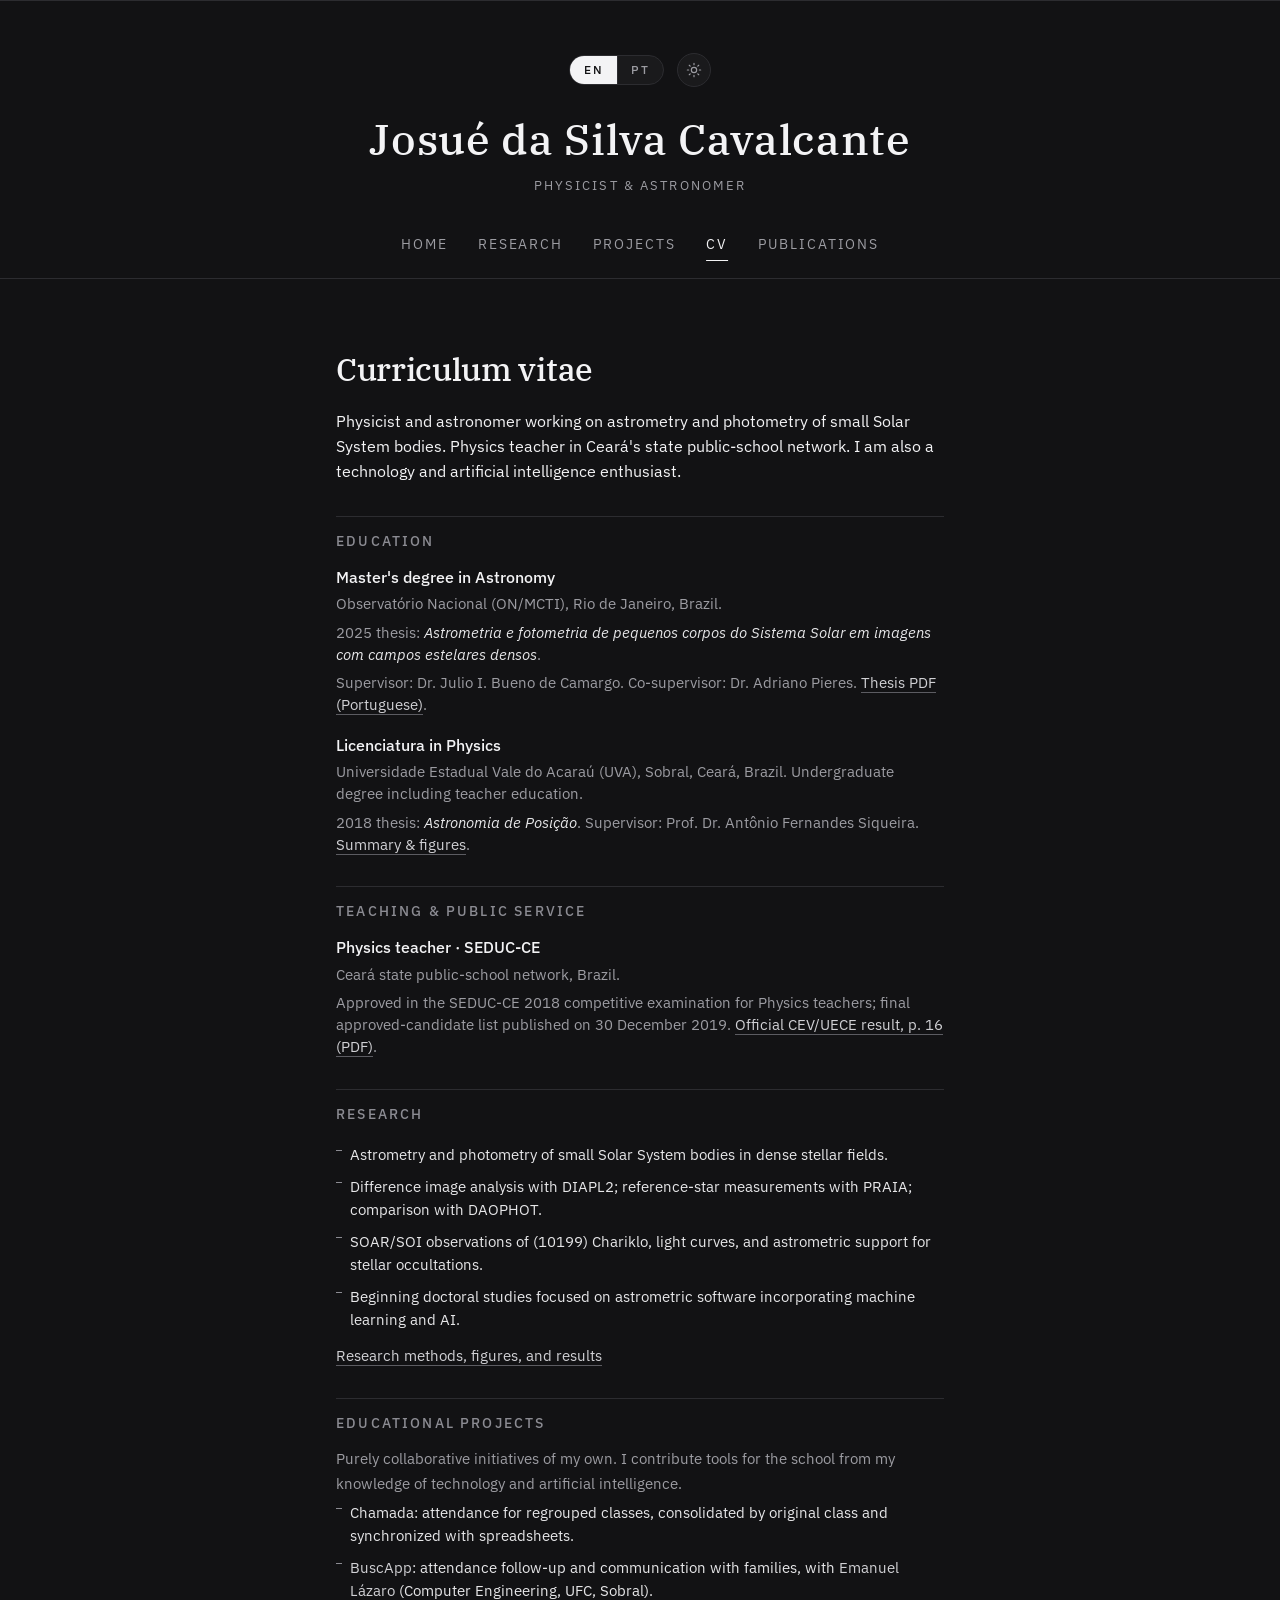
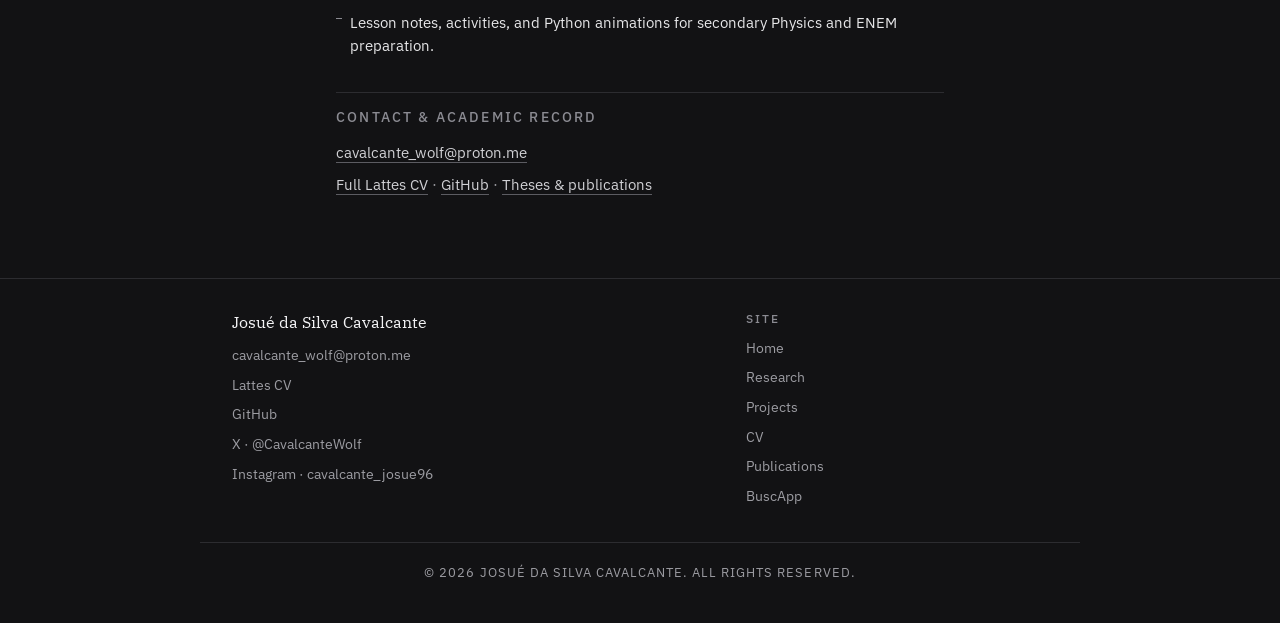
==== commit 93fba14f: "Fold software projects into the homepage projects section. Add FrequenciaApp, Ludus, Caderno Aberto," ====
--- a/cv/index.html
+++ b/cv/index.html
@@ -69,9 +69,9 @@
       href="https://fonts.googleapis.com/css2?family=IBM+Plex+Sans:ital,wght@0,400;0,500;1,400&family=IBM+Plex+Serif:ital,wght@0,400;0,500;1,400&display=swap"
       rel="stylesheet"
     />
-    <link rel="stylesheet" href="/css/style.css?v=7" />
-    <script src="/js/i18n.js?v=7"></script>
-    <script src="/js/main.js?v=7"></script>
+    <link rel="stylesheet" href="/css/style.css?v=8" />
+    <script src="/js/i18n.js?v=8"></script>
+    <script src="/js/main.js?v=8"></script>
   </head>
   <body class="page-cv" data-page="cv">
     <a class="skip-link" href="#main-content" data-i18n="common.skip"
@@ -156,6 +156,7 @@
         >
           <a href="/" data-i18n="common.navHome">Home</a>
           <a href="/research/" data-i18n="common.navResearch">Research</a>
+          <a href="/#projects" data-i18n="common.navProjects">Projects</a>
           <a href="/cv/" aria-current="page" data-i18n="common.navCv">CV</a>
           <a href="/pubs/" data-i18n="common.navPubs">Publications</a>
         </nav>
@@ -392,6 +393,9 @@
             <li>
               <a href="/research/" data-i18n="common.navResearch">Research</a>
             </li>
+            <li>
+              <a href="/#projects" data-i18n="common.navProjects">Projects</a>
+            </li>
             <li><a href="/cv/" data-i18n="common.navCv">CV</a></li>
             <li>
               <a href="/pubs/" data-i18n="common.navPubs">Publications</a>
--- a/css/style.css
+++ b/css/style.css
@@ -684,6 +684,21 @@
   margin: 0;
 }
 
+.project-list .project-stack {
+  margin-top: 0.7rem;
+  font-size: 0.875rem;
+  letter-spacing: 0.02em;
+  color: var(--muted);
+}
+
+.project-list .project-links {
+  display: flex;
+  flex-wrap: wrap;
+  gap: 0.35rem 1.15rem;
+  margin-top: 0.75rem;
+  font-size: 0.9rem;
+}
+
 /* 12. Figure viewer */
 .figure-viewer {
   max-width: min(94vw, 76rem);
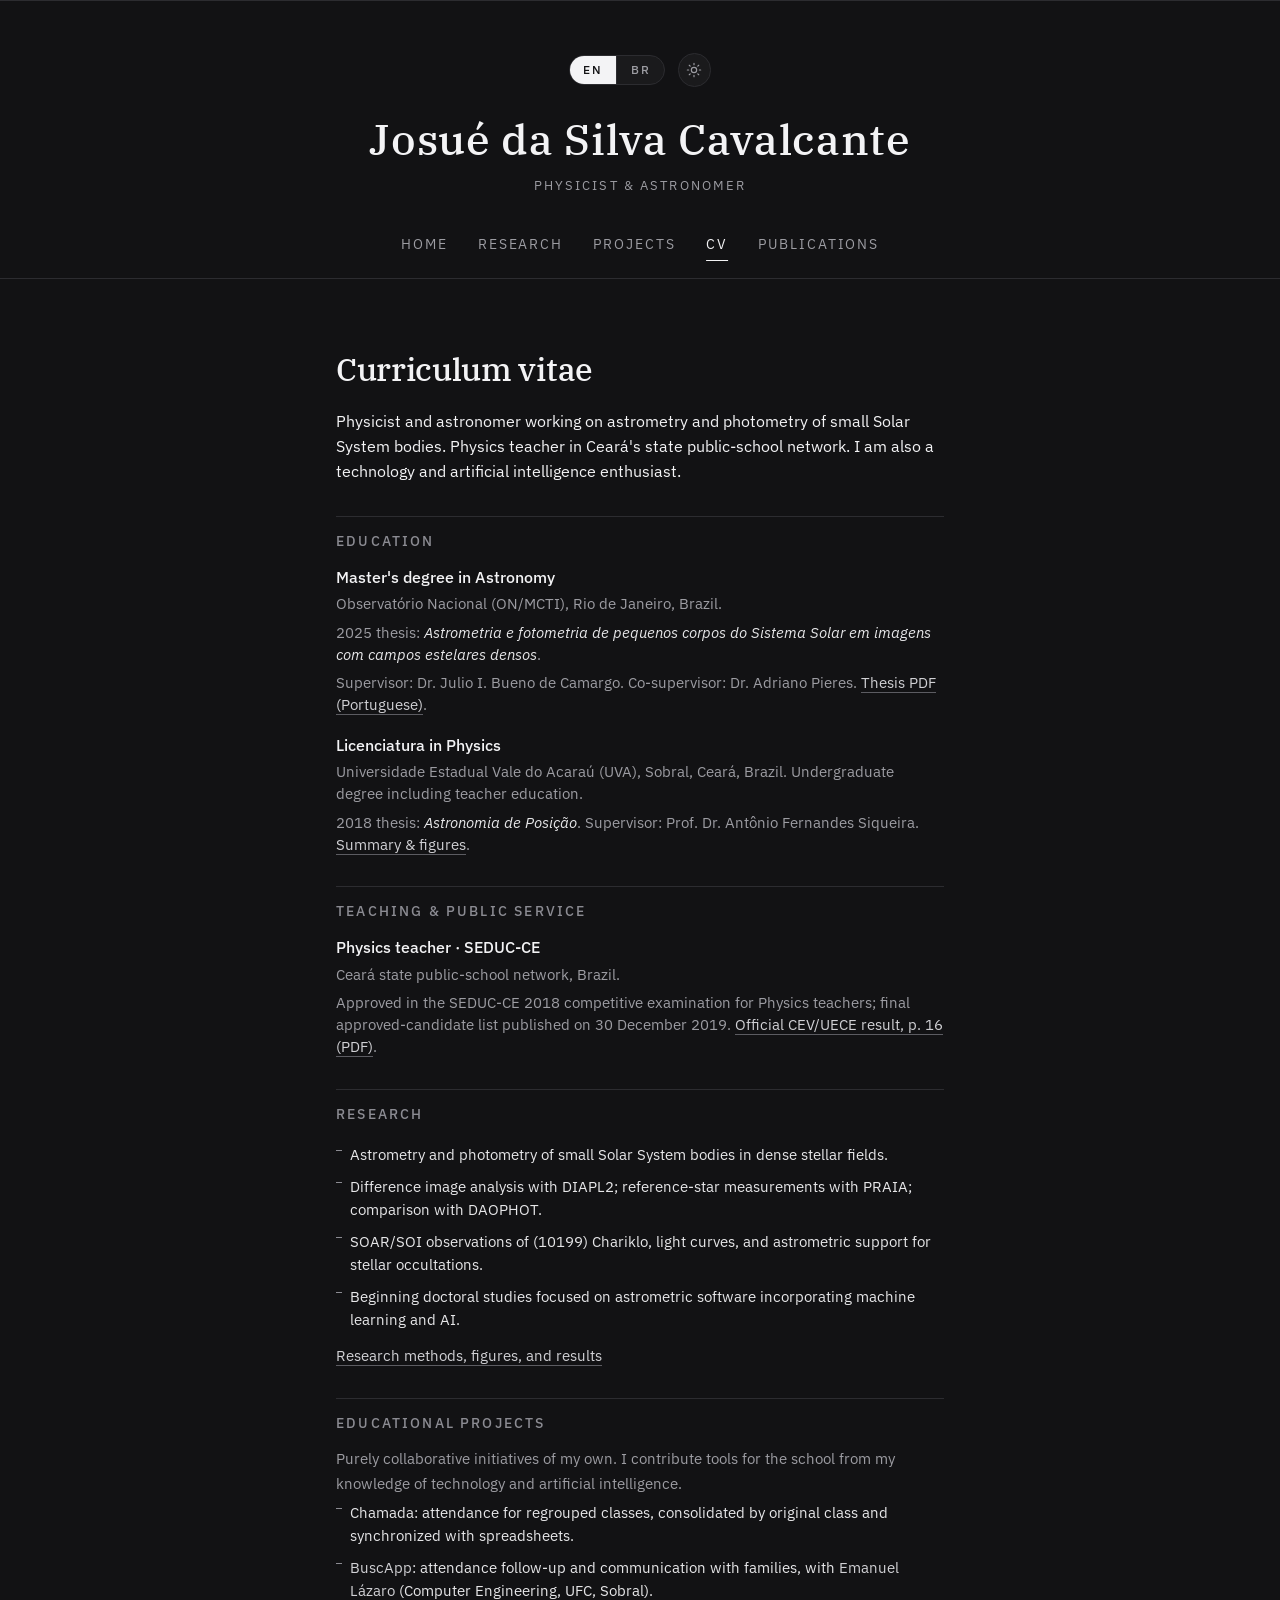
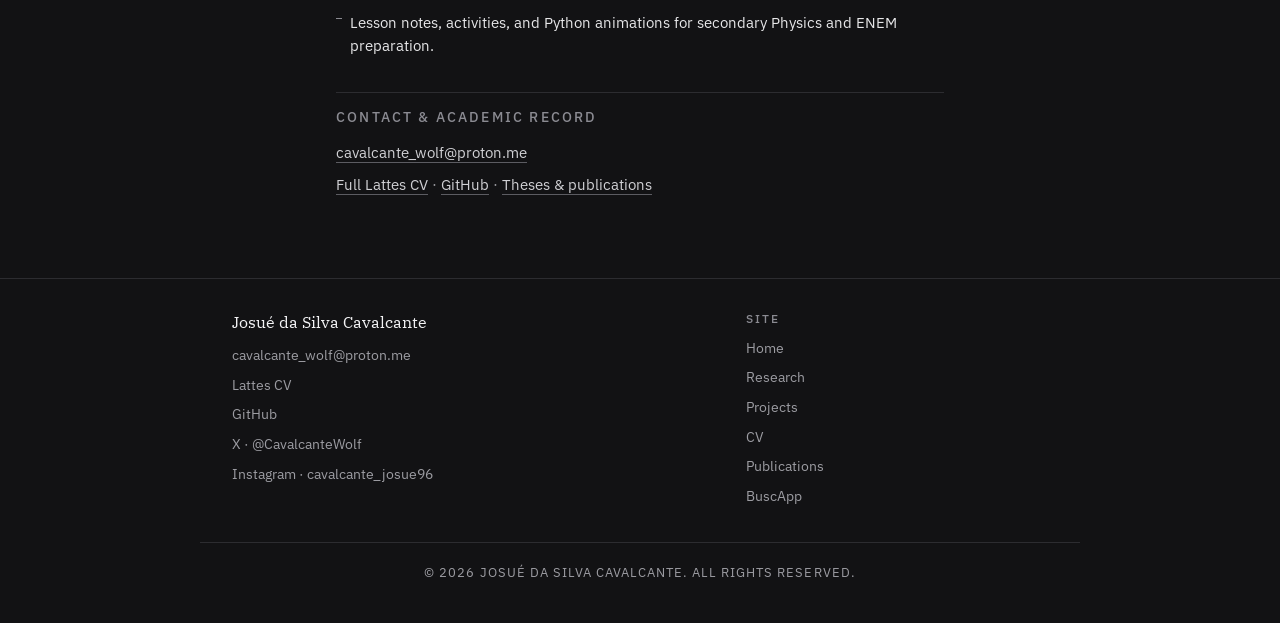
==== commit 08c8c41c: "Revise the Brazilian Portuguese copy and label the switcher BR. Correct grammar, academic terms, and" ====
--- a/cv/index.html
+++ b/cv/index.html
@@ -70,7 +70,7 @@
       rel="stylesheet"
     />
     <link rel="stylesheet" href="/css/style.css?v=8" />
-    <script src="/js/i18n.js?v=8"></script>
+    <script src="/js/i18n.js?v=9"></script>
     <script src="/js/main.js?v=8"></script>
   </head>
   <body class="page-cv" data-page="cv">
@@ -103,7 +103,7 @@
               lang="pt-BR"
               aria-pressed="false"
             >
-              PT
+              BR
             </button>
           </div>
           <button
--- a/css/style.css
+++ b/css/style.css
@@ -223,7 +223,7 @@
   margin-bottom: clamp(1.25rem, 1rem + 1vw, 1.9rem);
 }
 
-/* Compact EN | PT switcher. Each segment is a button: switching rewrites the
+/* Compact EN | BR switcher. Each segment is a button: switching rewrites the
    page in place instead of navigating. */
 .lang-switch {
   display: inline-flex;
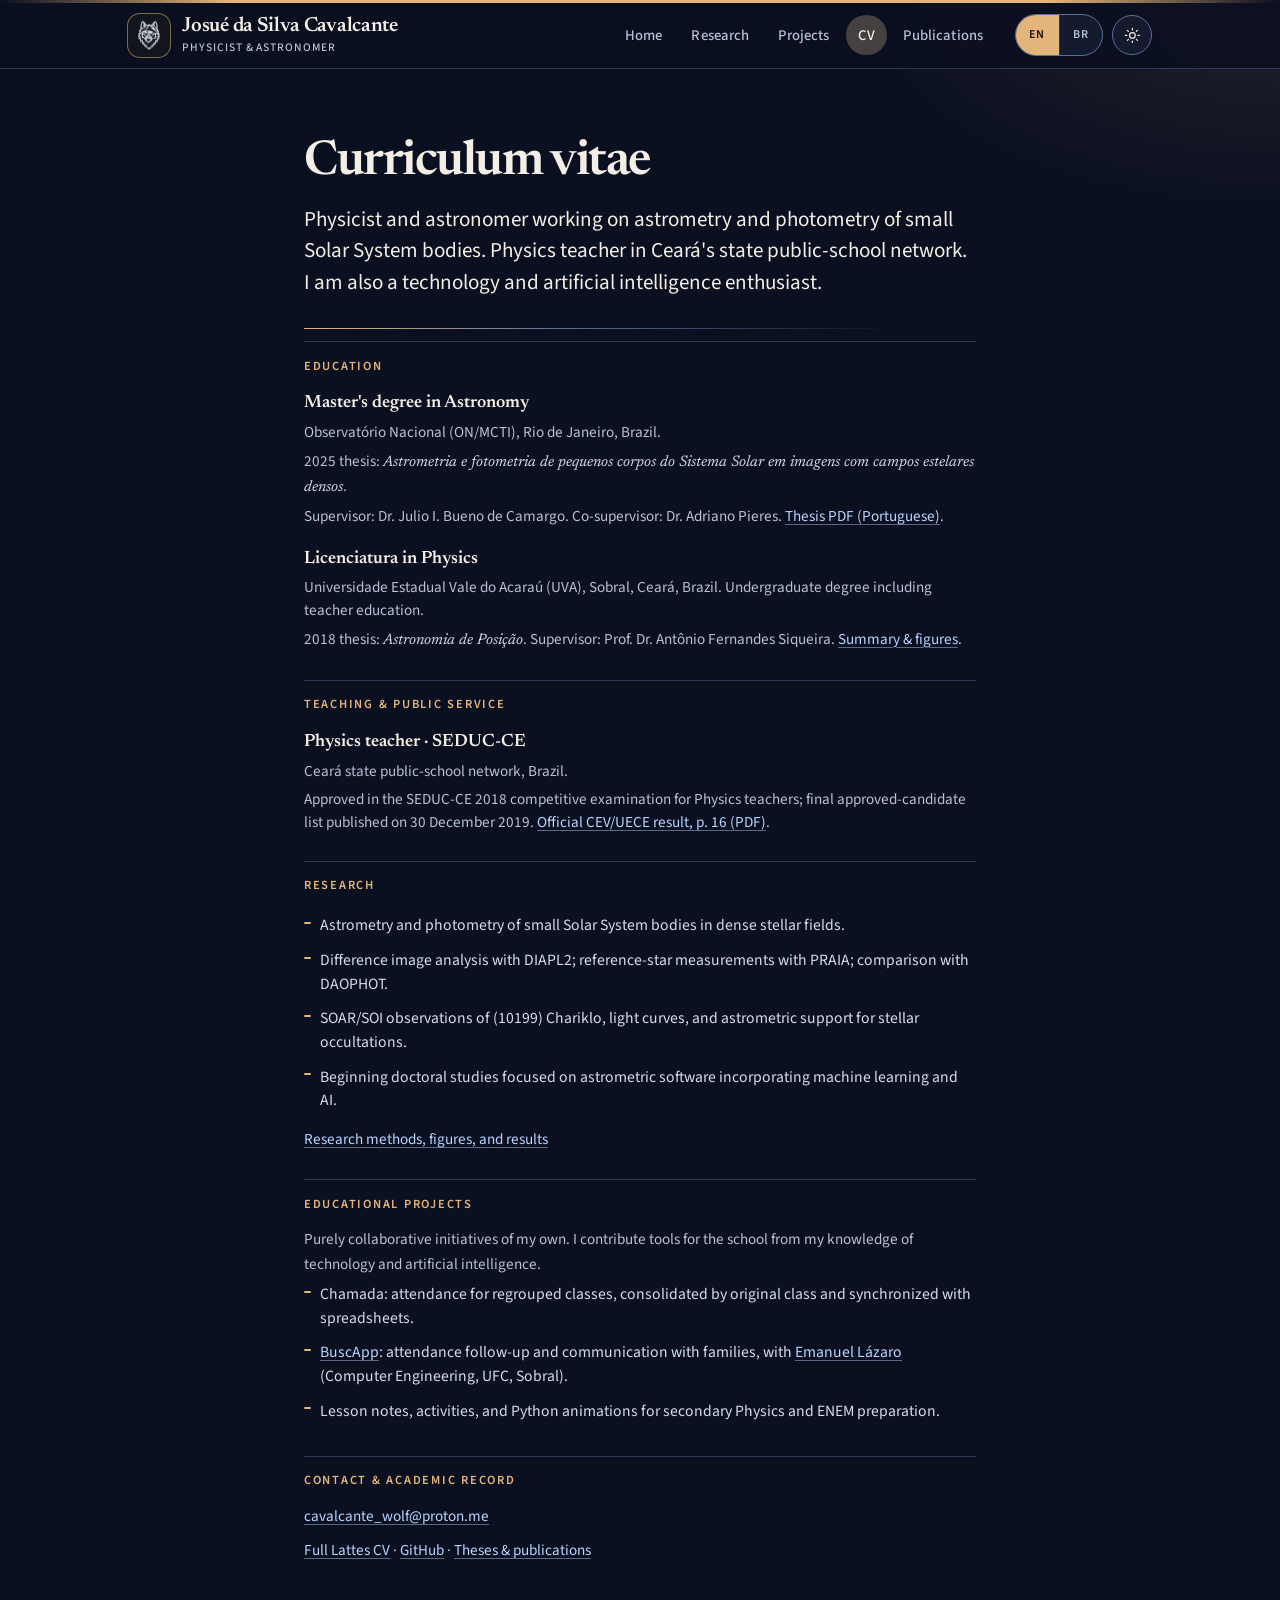
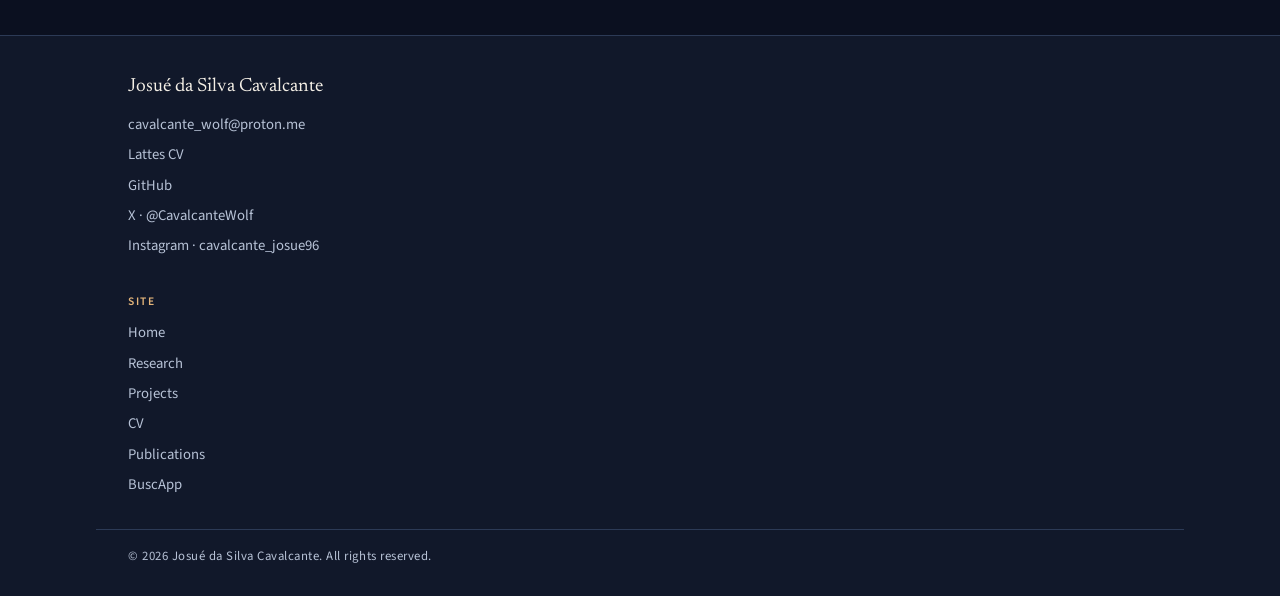
==== commit aae1196a: "Refresh the academic site with a contemporary observatory design. Replace the gray IBM Plex layout w" ====
--- a/cv/index.html
+++ b/cv/index.html
@@ -21,7 +21,7 @@
       hreflang="x-default"
       href="https://wolf9611.github.io/cv/"
     />
-    <meta name="theme-color" content="#121214" />
+    <meta name="theme-color" content="#0b1020" />
     <meta name="color-scheme" content="dark light" />
     <link
       rel="icon"
@@ -66,12 +66,12 @@
     <link rel="preconnect" href="https://fonts.googleapis.com" />
     <link rel="preconnect" href="https://fonts.gstatic.com" crossorigin />
     <link
-      href="https://fonts.googleapis.com/css2?family=IBM+Plex+Sans:ital,wght@0,400;0,500;1,400&family=IBM+Plex+Serif:ital,wght@0,400;0,500;1,400&display=swap"
+      href="https://fonts.googleapis.com/css2?family=Newsreader:ital,opsz,wght@0,6..72,500;0,6..72,600;1,6..72,500&family=Source+Sans+3:ital,wght@0,400;0,500;0,600;1,400&display=swap"
       rel="stylesheet"
     />
-    <link rel="stylesheet" href="/css/style.css?v=8" />
+    <link rel="stylesheet" href="/css/style.css?v=9" />
     <script src="/js/i18n.js?v=9"></script>
-    <script src="/js/main.js?v=8"></script>
+    <script src="/js/main.js?v=9"></script>
   </head>
   <body class="page-cv" data-page="cv">
     <a class="skip-link" href="#main-content" data-i18n="common.skip"
@@ -79,7 +79,35 @@
     >
     <!-- Header -->
     <header class="site-header">
-      <div class="wrap">
+      <div class="wrap header-bar">
+        <a class="brand" href="/">
+          <img
+            class="brand-mark"
+            src="/assets/mark/apple-touch-180.png"
+            alt=""
+            width="180"
+            height="180"
+          />
+          <span class="brand-copy">
+            <span class="site-title" data-i18n="common.siteTitle"
+              >Josué da Silva Cavalcante</span
+            >
+            <span class="site-tag" data-i18n="cv.nameLine">
+              Physicist &amp; astronomer</span
+            >
+          </span>
+        </a>
+        <nav
+          class="nav"
+          data-i18n-attr="aria-label:common.navAria"
+          aria-label="Main"
+        >
+          <a href="/" data-i18n="common.navHome">Home</a>
+          <a href="/research/" data-i18n="common.navResearch">Research</a>
+          <a href="/#projects" data-i18n="common.navProjects">Projects</a>
+          <a href="/cv/" aria-current="page" data-i18n="common.navCv">CV</a>
+          <a href="/pubs/" data-i18n="common.navPubs">Publications</a>
+        </nav>
         <div class="header-controls">
           <div
             class="lang-switch"
@@ -143,33 +171,19 @@
             </svg>
           </button>
         </div>
-        <div class="site-title">
-          <a href="/" data-i18n="common.siteTitle">Josué da Silva Cavalcante</a>
-        </div>
-        <div class="site-tag" data-i18n="cv.nameLine">
-          Physicist &amp; astronomer
-        </div>
-        <nav
-          class="nav"
-          data-i18n-attr="aria-label:common.navAria"
-          aria-label="Main"
-        >
-          <a href="/" data-i18n="common.navHome">Home</a>
-          <a href="/research/" data-i18n="common.navResearch">Research</a>
-          <a href="/#projects" data-i18n="common.navProjects">Projects</a>
-          <a href="/cv/" aria-current="page" data-i18n="common.navCv">CV</a>
-          <a href="/pubs/" data-i18n="common.navPubs">Publications</a>
-        </nav>
       </div>
     </header>
 
     <main id="main-content" class="wrap cv-main">
-      <h1 data-i18n="cv.h1">Curriculum vitae</h1>
-      <p class="cv-lead" data-i18n="cv.lead">
-        Physicist and astronomer working on astrometry and photometry of small
-        Solar System bodies. Physics teacher in Ceará's state public-school
-        network. I am also a technology and artificial intelligence enthusiast.
-      </p>
+      <div class="page-intro">
+        <h1 data-i18n="cv.h1">Curriculum vitae</h1>
+        <p class="cv-lead" data-i18n="cv.lead">
+          Physicist and astronomer working on astrometry and photometry of small
+          Solar System bodies. Physics teacher in Ceará's state public-school
+          network. I am also a technology and artificial intelligence
+          enthusiast.
+        </p>
+      </div>
       <section aria-labelledby="education">
         <h2 id="education" data-i18n="cv.educationHeading">Education</h2>
         <dl class="cv-dl">
--- a/css/style.css
+++ b/css/style.css
@@ -1,51 +1,68 @@
 /* Academic homepage of Josué da Silva Cavalcante.
-   Hand-written CSS, no build step. Dark theme by default, with a light
-   counterpart. Sections: tokens, base, layout, skip link, header, prose,
-   trajectory, figures, tables, publications, projects, figure viewer, CV,
-   footer, anchors, responsive, reduced motion, print. */
+   Hand-written CSS, no build step. Dark theme by default, with a warm
+   paper light theme. Observatory palette: ink night, brass accent,
+   Newsreader and Source Sans 3. Sections: tokens, base, layout, skip
+   link, header, prose, trajectory, figures, tables, publications,
+   projects, figure viewer, CV, footer, anchors, responsive, reduced
+   motion, print. */
 
 /* 1. Design tokens */
 :root {
   color-scheme: dark;
 
-  /* Dark palette (default) */
-  --bg: #121214;
-  --bg-elev: #1a1a1c;
-  --bg-elev-hi: #262629;
-  --ink: #e6e6e8;
-  --muted: #9c9ca2;
-  --line: #2c2c30;
-  --accent: #8b8b92;
-  --accent-hi: #d0d0d4;
-  --accent-dim: #5c5c62;
-  --paper: #f3f3f5;
-  --focus: #f3f3f5;
+  --bg: #0b1020;
+  --bg-elev: #141b2e;
+  --bg-elev-hi: #1c2640;
+  --ink: #d5dced;
+  --muted: #b7c2d6;
+  --line: #2c3a56;
+  --line-strong: #5a7099;
+  --heading: #f4efe6;
+  --accent: #e4b57a;
+  --accent-text: #e4b57a;
+  --accent-ink: #1a1208;
+  --link: #b9d4ff;
+  --link-hover: #dce9ff;
+  --paper: var(--heading);
+  --focus: #f3d7a6;
   --figure-bg: #ffffff;
-
-  /* Layout */
-  --wrap: 55rem;
+  --glow: rgba(92, 126, 196, 0.2);
+  --glow-2: rgba(228, 181, 122, 0.1);
+  --shadow: 0 16px 36px rgba(0, 0, 0, 0.32);
+  --shadow-sm: 0 1px 2px rgba(0, 0, 0, 0.28);
+  --wrap: 68rem;
   --gutter: clamp(1.15rem, 4vw, 2rem);
-
-  /* Motion */
-  --ease: cubic-bezier(0.4, 0, 0.2, 1);
+  --radius: 16px;
+  --ease: cubic-bezier(0.22, 1, 0.36, 1);
+  --serif:
+    "Newsreader", "Iowan Old Style", Palatino, "Palatino Linotype", Georgia,
+    serif;
+  --sans: "Source Sans 3", "Segoe UI", Helvetica, Arial, sans-serif;
 }
 
 :root[data-theme="light"] {
   color-scheme: light;
 
-  /* Light palette: warm paper counterpart of the gray dark theme */
-  --bg: #f6f5f2;
-  --bg-elev: #ffffff;
-  --bg-elev-hi: #efece5;
-  --ink: #2b2b31;
-  --muted: #5d5d66;
-  --line: #e3e1da;
-  --accent: #66666f;
-  --accent-hi: #1b1b20;
-  --accent-dim: #b4b2ab;
-  --paper: #131318;
-  --focus: #1b1b20;
+  --bg: #f3efe6;
+  --bg-elev: #fffcf7;
+  --bg-elev-hi: #e7dfd0;
+  --ink: #1e2636;
+  --muted: #3e4a62;
+  --line: #ddd4c4;
+  --line-strong: #8f8370;
+  --heading: #121826;
+  --accent: #8a4e16;
+  --accent-text: #7a4514;
+  --accent-ink: #fffaf3;
+  --link: #1d4e89;
+  --link-hover: #163a68;
+  --paper: var(--heading);
+  --focus: #1a2744;
   --figure-bg: #ffffff;
+  --glow: rgba(138, 78, 22, 0.1);
+  --glow-2: rgba(29, 78, 137, 0.07);
+  --shadow: 0 16px 34px rgba(48, 36, 16, 0.1);
+  --shadow-sm: 0 1px 2px rgba(48, 36, 16, 0.06);
 }
 
 /* 2. Reset and base typography */
@@ -56,17 +73,13 @@
 html {
   scroll-behavior: smooth;
   -webkit-text-size-adjust: 100%;
-
-  /* Thin scrollbar with a transparent track. The tokens follow the theme. */
   scrollbar-width: thin;
-  scrollbar-color: var(--accent-dim) transparent;
-}
-
-/* WebKit engines need these to match the thin preset and to round the thumb,
-   which the standard properties cannot express. */
+  scrollbar-color: var(--line-strong) transparent;
+}
+
 ::-webkit-scrollbar {
-  width: 8px;
-  height: 8px;
+  width: 10px;
+  height: 10px;
 }
 
 ::-webkit-scrollbar-track {
@@ -74,13 +87,15 @@
 }
 
 ::-webkit-scrollbar-thumb {
-  background: var(--accent-dim);
+  background: var(--line-strong);
   border-radius: 999px;
-  transition: background-color 0.15s var(--ease);
+  border: 2px solid transparent;
+  background-clip: padding-box;
 }
 
 ::-webkit-scrollbar-thumb:hover {
-  background: var(--accent-hi);
+  background: var(--accent);
+  background-clip: padding-box;
 }
 
 body,
@@ -104,57 +119,63 @@
 }
 
 body {
-  font-family: "IBM Plex Sans", "Source Sans 3", Helvetica, Arial, sans-serif;
-  font-size: clamp(1rem, 0.95rem + 0.25vw, 1.125rem);
+  font-family: var(--sans);
+  font-size: clamp(1.02rem, 0.98rem + 0.2vw, 1.125rem);
   line-height: 1.65;
   color: var(--ink);
-  background: var(--bg);
+  background-color: var(--bg);
+  background-image:
+    radial-gradient(900px 420px at 0% -10%, var(--glow), transparent 60%),
+    radial-gradient(760px 380px at 100% 0%, var(--glow-2), transparent 55%);
+  background-attachment: scroll;
   -webkit-font-smoothing: antialiased;
   text-rendering: optimizeLegibility;
   transition:
-    background-color 0.3s var(--ease),
-    color 0.3s var(--ease);
-}
-
-@media (prefers-reduced-motion: reduce) {
-  body {
-    transition: none;
-  }
+    background-color 0.35s var(--ease),
+    color 0.35s var(--ease);
 }
 
 img {
   max-width: 100%;
+  height: auto;
   display: block;
 }
 
+button,
+input {
+  font-family: inherit;
+}
+
 a {
-  color: var(--accent-hi);
-  text-decoration: none;
-  border-bottom: 1px solid transparent;
+  color: var(--link);
+  text-decoration: underline;
+  text-decoration-color: color-mix(in srgb, var(--link) 45%, transparent);
+  text-decoration-thickness: 1px;
+  text-underline-offset: 0.18em;
   transition:
     color 0.15s var(--ease),
+    text-decoration-color 0.15s var(--ease),
+    background-color 0.15s var(--ease),
     border-color 0.15s var(--ease);
 }
 
 a:hover {
-  color: var(--paper);
-  border-bottom-color: var(--accent);
+  color: var(--link-hover);
+  text-decoration-color: var(--link-hover);
 }
 
 ::selection {
-  background: var(--accent);
-  color: var(--bg);
-}
-
-/* Keyboard focus: visible on both themes (WCAG 2.4.7) */
+  background: color-mix(in srgb, var(--accent) 55%, transparent);
+  color: var(--heading);
+}
+
 a:focus-visible,
 button:focus-visible {
   outline: 2px solid var(--focus);
-  outline-offset: 4px;
-  border-radius: 2px;
-}
-
-/* Screen-reader-only utility */
+  outline-offset: 3px;
+  border-radius: 4px;
+}
+
 .visually-hidden {
   position: absolute;
   width: 1px;
@@ -175,77 +196,168 @@
 }
 
 main {
-  padding-bottom: 3.5rem;
+  padding-bottom: clamp(3rem, 2rem + 2vw, 4.5rem);
   min-height: 50vh;
-}
-
-/* Slightly wider reading column on ultra-wide displays */
-@media (min-width: 112rem) {
-  :root {
-    --wrap: 57.5rem;
+  animation: rise 0.55s var(--ease) both;
+}
+
+@keyframes rise {
+  from {
+    opacity: 0;
+    transform: translateY(10px);
+  }
+  to {
+    opacity: 1;
+    transform: none;
   }
 }
 
 /* 4. Skip link */
 .skip-link {
-  position: absolute;
+  position: fixed;
   left: 1rem;
   top: 0;
   transform: translateY(-150%);
-  z-index: 20;
+  z-index: 80;
   padding: 0.7rem 1.1rem;
-  background: var(--paper);
-  color: var(--bg);
-  border: none;
-  font-size: 0.9rem;
+  background: var(--accent);
+  color: var(--accent-ink);
+  text-decoration: none;
+  border-radius: 0 0 10px 10px;
+  font-size: 0.92rem;
+  font-weight: 600;
   transition: transform 0.15s var(--ease);
 }
 
 .skip-link:focus {
-  transform: translateY(0.5rem);
-  color: var(--bg);
+  transform: translateY(0);
+  color: var(--accent-ink);
 }
 
 /* 5. Header */
 .site-header {
-  text-align: center;
-  padding: clamp(2rem, 1.5rem + 2.5vw, 3.25rem) 0 0;
+  position: sticky;
+  top: 0;
+  z-index: 40;
+  padding: 0;
   border-bottom: 1px solid var(--line);
-  margin-bottom: clamp(1.75rem, 1.25rem + 1.5vw, 2.75rem);
-}
-
-/* Utility row: language switcher + theme toggle */
+  background: var(--bg);
+  background: color-mix(in srgb, var(--bg) 92%, transparent);
+  backdrop-filter: saturate(1.3) blur(16px);
+  -webkit-backdrop-filter: saturate(1.3) blur(16px);
+}
+
+.site-header::before {
+  content: "";
+  display: block;
+  height: 3px;
+  background: linear-gradient(
+    90deg,
+    transparent,
+    var(--accent) 18%,
+    var(--accent) 82%,
+    transparent
+  );
+}
+
+.header-bar {
+  display: grid;
+  grid-template-columns: minmax(0, 1fr) auto;
+  grid-template-areas:
+    "brand controls"
+    "nav nav";
+  align-items: center;
+  gap: 0.7rem 1rem;
+  padding-block: 0.75rem 0.7rem;
+}
+
+.brand {
+  grid-area: brand;
+  display: flex;
+  align-items: center;
+  gap: 0.75rem;
+  min-width: 0;
+  color: inherit;
+  text-decoration: none;
+}
+
+.brand:hover {
+  color: inherit;
+  text-decoration: none;
+}
+
+.brand-mark {
+  width: 2.65rem;
+  height: 2.65rem;
+  flex: none;
+  border-radius: 0.75rem;
+  object-fit: cover;
+  background: #070b16;
+  box-shadow: 0 0 0 1px color-mix(in srgb, var(--accent) 55%, transparent);
+}
+
+.brand-copy {
+  display: flex;
+  flex-direction: column;
+  min-width: 0;
+  gap: 0.1rem;
+}
+
+.site-title {
+  font-family: var(--serif);
+  font-weight: 600;
+  font-size: clamp(1.02rem, 0.9rem + 0.5vw, 1.28rem);
+  letter-spacing: -0.015em;
+  line-height: 1.15;
+  color: var(--heading);
+}
+
+.brand:hover .site-title {
+  color: var(--accent-text);
+}
+
+.site-tag {
+  font-size: 0.72rem;
+  letter-spacing: 0.08em;
+  text-transform: uppercase;
+  color: var(--muted);
+  font-weight: 500;
+  line-height: 1.35;
+}
+
 .header-controls {
+  grid-area: controls;
   display: flex;
-  justify-content: center;
+  justify-content: flex-end;
   align-items: center;
-  gap: 0.8rem;
-  margin-bottom: clamp(1.25rem, 1rem + 1vw, 1.9rem);
-}
-
-/* Compact EN | BR switcher. Each segment is a button: switching rewrites the
-   page in place instead of navigating. */
+  gap: 0.55rem;
+}
+
 .lang-switch {
   display: inline-flex;
   align-items: stretch;
-  border: 1px solid var(--line);
+  border: 1px solid var(--line-strong);
   border-radius: 999px;
   overflow: hidden;
   background: var(--bg-elev);
 }
 
 .lang-switch-btn {
-  display: block;
-  padding: 0.32rem 0.85rem;
+  display: inline-flex;
+  align-items: center;
+  justify-content: center;
+  min-width: 2.6rem;
+  min-height: 2.5rem;
+  padding: 0.35rem 0.8rem;
   font-family: inherit;
-  font-size: 0.72rem;
-  font-weight: 500;
-  letter-spacing: 0.14em;
+  font-size: 0.75rem;
+  font-weight: 600;
+  letter-spacing: 0.12em;
   text-transform: uppercase;
   color: var(--muted);
   background: transparent;
   border: none;
-  line-height: 1.5;
+  line-height: 1;
   cursor: pointer;
   transition:
     color 0.15s var(--ease),
@@ -257,49 +369,673 @@
 }
 
 .lang-switch-btn:hover {
-  color: var(--paper);
+  color: var(--heading);
   background: var(--bg-elev-hi);
 }
 
 .lang-switch-btn.is-active,
 .lang-switch-btn[aria-pressed="true"] {
-  color: var(--bg);
-  background: var(--paper);
+  color: var(--accent-ink);
+  background: var(--accent);
 }
 
 .lang-switch-btn.is-active:hover,
 .lang-switch-btn[aria-pressed="true"]:hover {
-  color: var(--bg);
-}
-
-/* Inline language switch inside prose. Looks like a link, behaves as a
-   button, so the switch never leaves the page. */
+  color: var(--accent-ink);
+}
+
 .prose .link-button {
   padding: 0;
   font: inherit;
-  color: var(--accent-hi);
+  color: var(--link);
   background: none;
   border: none;
-  border-bottom: 1px solid var(--accent-dim);
   cursor: pointer;
+  text-decoration: underline;
+  text-decoration-color: color-mix(in srgb, var(--link) 45%, transparent);
+  text-underline-offset: 0.18em;
 }
 
 .prose .link-button:hover {
-  color: var(--paper);
-  border-bottom-color: var(--paper);
-}
-
-/* Icon-only theme toggle */
+  color: var(--link-hover);
+}
+
 .theme-toggle {
   display: inline-flex;
   align-items: center;
   justify-content: center;
-  width: 2.1rem;
-  height: 2.1rem;
-  border: 1px solid var(--line);
+  width: 2.5rem;
+  height: 2.5rem;
+  border: 1px solid var(--line-strong);
   border-radius: 999px;
   background: var(--bg-elev);
+  color: var(--heading);
+  cursor: pointer;
+  transition:
+    color 0.15s var(--ease),
+    border-color 0.15s var(--ease),
+    background-color 0.15s var(--ease),
+    transform 0.2s var(--ease);
+}
+
+.theme-toggle:hover {
+  color: var(--accent-text);
+  border-color: var(--accent);
+  background: var(--bg-elev-hi);
+}
+
+.theme-toggle svg {
+  width: 1.05rem;
+  height: 1.05rem;
+  display: block;
+}
+
+.theme-toggle .icon-sun {
+  display: block;
+}
+
+.theme-toggle .icon-moon {
+  display: none;
+}
+
+:root[data-theme="light"] .theme-toggle .icon-sun {
+  display: none;
+}
+
+:root[data-theme="light"] .theme-toggle .icon-moon {
+  display: block;
+}
+
+.nav {
+  grid-area: nav;
+  display: flex;
+  flex-wrap: wrap;
+  justify-content: flex-start;
+  gap: 0.3rem;
+  margin: 0;
+  padding: 0;
+  font-size: 0.92rem;
+  font-weight: 500;
+  letter-spacing: 0.01em;
+  text-transform: none;
   color: var(--muted);
+}
+
+.nav a {
+  display: inline-flex;
+  align-items: center;
+  min-height: 2.5rem;
+  color: var(--muted);
+  text-decoration: none;
+  padding: 0.4rem 0.75rem;
+  border-radius: 999px;
+  line-height: 1.2;
+  transition:
+    color 0.15s var(--ease),
+    background-color 0.15s var(--ease);
+}
+
+.nav a:hover {
+  color: var(--heading);
+  background: var(--bg-elev);
+  text-decoration: none;
+}
+
+.nav a[aria-current="page"] {
+  color: var(--heading);
+  background: var(--bg-elev-hi);
+  background: color-mix(in srgb, var(--accent) 24%, var(--bg-elev));
+  text-decoration: none;
+}
+
+/* 6. Prose */
+.page-intro {
+  position: relative;
+  padding: clamp(1.1rem, 1rem + 1.4vw, 2.1rem) 0
+    clamp(0.4rem, 0.2rem + 1vw, 0.8rem);
+}
+
+.page-intro::after {
+  content: "";
+  display: block;
+  height: 1px;
+  margin-top: 1.35rem;
+  background: linear-gradient(
+    90deg,
+    var(--accent),
+    var(--line-strong) 38%,
+    transparent 88%
+  );
+}
+
+.kicker {
+  font-size: 0.75rem;
+  font-weight: 600;
+  letter-spacing: 0.16em;
+  text-transform: uppercase;
+  color: var(--accent-text);
+  margin-bottom: 0.85rem;
+}
+
+.prose h1,
+.page-intro h1,
+.page-cv .cv-main h1 {
+  font-family: var(--serif);
+  font-weight: 600;
+  font-optical-sizing: auto;
+  text-wrap: balance;
+}
+
+.prose h1 {
+  font-size: clamp(2.15rem, 1.35rem + 3.1vw, 3.7rem);
+  line-height: 1.05;
+  letter-spacing: -0.03em;
+  color: var(--heading);
+  margin: 0 0 1rem;
+}
+
+.prose p {
+  margin-bottom: 1.05em;
+  color: var(--ink);
+  max-width: 66ch;
+  text-wrap: pretty;
+}
+
+.prose p.lead,
+.page-cv .cv-lead {
+  font-size: clamp(1.14rem, 1.05rem + 0.4vw, 1.32rem);
+  line-height: 1.5;
+  color: var(--heading);
+  max-width: 42rem;
+}
+
+.prose section {
+  margin-top: clamp(2.6rem, 2rem + 2vw, 4rem);
+}
+
+.prose h2 {
+  font-family: var(--serif);
+  font-size: clamp(1.45rem, 1.2rem + 1vw, 1.9rem);
+  font-weight: 600;
+  letter-spacing: -0.02em;
+  line-height: 1.2;
+  color: var(--heading);
+  text-wrap: balance;
+  display: flex;
+  align-items: flex-start;
+  gap: 0.75rem;
+  margin: 0 0 1.15rem;
+  padding-top: 0;
+  border: none;
+}
+
+.prose h2::before {
+  content: "";
+  width: 1.35rem;
+  height: 2px;
+  flex: none;
+  margin-top: 0.55em;
+  border-radius: 999px;
+  background: var(--accent);
+}
+
+.prose h3 {
+  font-family: var(--serif);
+  font-size: clamp(1.12rem, 1.04rem + 0.3vw, 1.28rem);
+  letter-spacing: -0.01em;
+  color: var(--heading);
+  margin: 1.7rem 0 0.55rem;
+  font-weight: 600;
+}
+
+.prose strong {
+  font-weight: 600;
+  color: var(--heading);
+}
+
+.prose em {
+  font-family: var(--serif);
+  font-style: italic;
+}
+
+.prose ul {
+  margin: 0 0 1.1em 1.15em;
+}
+
+.prose li {
+  margin-bottom: 0.4em;
+  color: var(--ink);
+}
+
+.prose li::marker {
+  color: var(--accent);
+}
+
+.prose .text-links,
+.text-links {
+  display: flex;
+  flex-wrap: wrap;
+  gap: 0.55rem;
+  margin: 1.35rem 0 0.4rem;
+}
+
+.text-links a,
+.prose .text-links .link-button {
+  display: inline-flex;
+  align-items: center;
+  justify-content: center;
+  min-height: 2.6rem;
+  padding: 0.4rem 0.95rem;
+  border: 1px solid var(--line-strong);
+  border-radius: 999px;
+  background: var(--bg-elev);
+  color: var(--heading);
+  text-decoration: none;
+  font-size: 0.94rem;
+  font-weight: 600;
+  line-height: 1.2;
+  box-shadow: var(--shadow-sm);
+}
+
+.text-links a:hover,
+.prose .text-links .link-button:hover {
+  border-color: var(--accent);
+  color: var(--accent-text);
+  background: var(--bg-elev-hi);
+  text-decoration: none;
+}
+
+.page-intro .text-links a:first-child {
+  background: var(--accent);
+  color: var(--accent-ink);
+  border-color: transparent;
+}
+
+.page-intro .text-links a:first-child:hover {
+  color: var(--accent-ink);
+  background: var(--accent);
+  filter: brightness(1.08);
+}
+
+.prose .when,
+.when {
+  font-size: 0.84rem;
+  color: var(--muted);
+  line-height: 1.45;
+}
+
+.prose .institution {
+  font-size: 0.98rem;
+  color: var(--muted);
+  margin-bottom: 0.75rem;
+}
+
+.prose .source-link {
+  font-size: 0.92rem;
+  color: var(--muted);
+  max-width: 68ch;
+}
+
+.prose .band {
+  background: var(--bg-elev);
+  border: 1px solid var(--line-strong);
+  border-radius: var(--radius);
+  padding: 1.2rem 1.25rem 0.35rem;
+  box-shadow: var(--shadow-sm);
+}
+
+.prose .band h2 {
+  margin-top: 0;
+}
+
+/* 7. Academic trajectory */
+.trajectory {
+  display: grid;
+  gap: 1rem;
+}
+
+.trajectory-entry {
+  display: grid;
+  grid-template-columns: minmax(7.5rem, 9.5rem) minmax(0, 1fr);
+  gap: 0.85rem 1.25rem;
+  align-items: start;
+  padding: 1.15rem 1.2rem;
+  background: var(--bg-elev);
+  border: 1px solid var(--line-strong);
+  border-radius: var(--radius);
+  box-shadow: var(--shadow-sm);
+  transition:
+    transform 0.2s var(--ease),
+    border-color 0.2s var(--ease),
+    box-shadow 0.2s var(--ease);
+}
+
+.trajectory-entry:hover {
+  transform: translateY(-2px);
+  border-color: var(--accent);
+  box-shadow: var(--shadow);
+}
+
+.trajectory-entry .when {
+  display: inline-flex;
+  align-self: start;
+  width: fit-content;
+  margin: 0.15rem 0 0;
+  padding: 0.28rem 0.6rem;
+  border-radius: 999px;
+  border: 1px solid color-mix(in srgb, var(--accent) 55%, var(--line-strong));
+  background: color-mix(in srgb, var(--accent) 14%, var(--bg));
+  color: var(--accent-text);
+  font-size: 0.74rem;
+  font-weight: 600;
+  letter-spacing: 0.06em;
+  text-transform: uppercase;
+}
+
+.trajectory-entry h3 {
+  margin: 0 0 0.28rem;
+  font-size: 1.28rem;
+}
+
+.trajectory-entry p:last-child {
+  margin-bottom: 0;
+}
+
+/* 8. Figures */
+.work-grid {
+  display: grid;
+  grid-template-columns: repeat(2, minmax(0, 1fr));
+  gap: 1.15rem;
+  margin: 0.4rem 0 1.35rem;
+  align-items: start;
+}
+
+.research-figure {
+  margin: 1.15rem 0 1.6rem;
+  min-width: 0;
+}
+
+.work-grid .research-figure {
+  margin: 0;
+}
+
+.figure-image {
+  display: flex;
+  align-items: center;
+  justify-content: center;
+  width: 100%;
+  border: 1px solid var(--line-strong);
+  border-radius: 14px;
+  background: var(--figure-bg);
+  padding: 0.7rem;
+  cursor: zoom-in;
+  overflow: hidden;
+  box-shadow: var(--shadow-sm);
+  transition:
+    border-color 0.2s var(--ease),
+    box-shadow 0.2s var(--ease);
+}
+
+.figure-image:hover {
+  border-color: var(--accent);
+  box-shadow: var(--shadow);
+}
+
+.figure-image img {
+  width: 100%;
+  height: auto;
+  transition: transform 0.45s var(--ease);
+}
+
+.figure-image:hover img {
+  transform: scale(1.025);
+}
+
+.work-grid .figure-image {
+  height: 16.5rem;
+}
+
+.work-grid .figure-image img {
+  height: 100%;
+  width: auto;
+  max-width: 100%;
+  object-fit: contain;
+}
+
+.work-grid .compact .figure-image {
+  height: 15rem;
+}
+
+.research-figure figcaption {
+  font-size: 0.92rem;
+  line-height: 1.55;
+  color: var(--muted);
+  padding-top: 0.75rem;
+  max-width: 70ch;
+}
+
+.research-figure figcaption strong {
+  color: var(--heading);
+  font-weight: 600;
+}
+
+/* 9. Data tables */
+.table-wrap {
+  width: 100%;
+  margin: 1.1rem 0 1.2rem;
+  overflow-x: auto;
+  border: 1px solid var(--line-strong);
+  border-radius: 14px;
+  background: var(--bg-elev);
+  box-shadow: var(--shadow-sm);
+}
+
+.results-table {
+  border-collapse: collapse;
+  width: 100%;
+  font-size: 0.95rem;
+  table-layout: fixed;
+}
+
+.results-table caption {
+  text-align: left;
+  color: var(--muted);
+  font-size: 0.84rem;
+  font-weight: 600;
+  letter-spacing: 0.04em;
+  text-transform: uppercase;
+  padding: 0.8rem 0.9rem 0.35rem;
+}
+
+.results-table th,
+.results-table td {
+  padding: 0.75rem 0.9rem;
+  text-align: left;
+  border-bottom: 1px solid var(--line);
+  overflow-wrap: anywhere;
+  vertical-align: top;
+}
+
+.results-table tr:last-child th,
+.results-table tr:last-child td {
+  border-bottom: none;
+}
+
+.results-table th {
+  font-weight: 600;
+  color: var(--heading);
+}
+
+.results-table thead th {
+  color: var(--muted);
+  font-size: 0.8rem;
+  letter-spacing: 0.04em;
+  text-transform: uppercase;
+  background: var(--bg-elev-hi);
+}
+
+.results-table td {
+  font-variant-numeric: tabular-nums;
+}
+
+/* 10. Publications */
+.pub {
+  padding: 1.15rem 1.2rem 0.3rem;
+  margin: 0 0 1rem;
+  background: var(--bg-elev);
+  border: 1px solid var(--line-strong);
+  border-radius: var(--radius);
+  box-shadow: var(--shadow-sm);
+}
+
+.pub:last-child {
+  border-bottom: 1px solid var(--line-strong);
+  padding-bottom: 0.3rem;
+}
+
+.pub h2 {
+  border: 0;
+  padding: 0;
+  margin: 0.35rem 0 0.7rem;
+  font-size: clamp(1.28rem, 1.12rem + 0.6vw, 1.55rem);
+}
+
+/* 11. Project cards */
+.project-list {
+  display: grid;
+  gap: 1rem;
+  margin-top: 0.4rem;
+}
+
+.project-list > article {
+  display: flex;
+  flex-direction: column;
+  gap: 0.45rem;
+  min-width: 0;
+  padding: 1.15rem 1.2rem 1.1rem;
+  background: var(--bg-elev);
+  border: 1px solid var(--line-strong);
+  border-radius: var(--radius);
+  box-shadow: var(--shadow-sm);
+  transition:
+    transform 0.2s var(--ease),
+    border-color 0.2s var(--ease),
+    box-shadow 0.2s var(--ease);
+}
+
+.project-list > article:hover {
+  transform: translateY(-3px);
+  border-color: var(--accent);
+  box-shadow: var(--shadow);
+}
+
+.project-list h3 {
+  margin: 0;
+  font-size: 1.22rem;
+}
+
+.project-list h3 a {
+  color: var(--heading);
+  text-decoration: none;
+}
+
+.project-list h3 a:hover {
+  color: var(--accent-text);
+}
+
+.project-list p {
+  margin: 0;
+  max-width: none;
+}
+
+.project-list .project-stack {
+  margin-top: auto;
+  padding-top: 0.75rem;
+  border-top: 1px solid var(--line);
+  font-size: 0.8rem;
+  font-weight: 600;
+  letter-spacing: 0.02em;
+  color: var(--accent-text);
+}
+
+.project-list .project-links {
+  display: flex;
+  flex-wrap: wrap;
+  gap: 0.4rem 0.9rem;
+  margin-top: 0.15rem;
+  font-size: 0.92rem;
+  font-weight: 600;
+}
+
+@media (min-width: 740px) {
+  .project-list {
+    grid-template-columns: repeat(2, minmax(0, 1fr));
+  }
+}
+
+/* The homepage pairs a portrait diagram with a wide image strip. */
+body[data-page="home"] .work-grid {
+  grid-template-columns: minmax(0, 1fr);
+}
+
+body[data-page="home"] .work-grid .figure-image,
+body[data-page="home"] .work-grid .compact .figure-image {
+  height: auto;
+  min-height: 0;
+}
+
+body[data-page="home"] .work-grid .figure-image img {
+  width: 100%;
+  height: auto;
+  max-height: 24rem;
+}
+
+/* 12. Figure viewer */
+.figure-viewer {
+  width: min(94vw, 76rem);
+  max-width: min(94vw, 76rem);
+  max-height: 92vh;
+  padding: 0;
+  border: 1px solid var(--line-strong);
+  border-radius: 16px;
+  background: var(--bg-elev);
+  color: var(--ink);
+  overflow: hidden;
+  box-shadow: var(--shadow);
+}
+
+.figure-viewer::backdrop {
+  background: rgba(6, 8, 16, 0.72);
+  backdrop-filter: blur(3px);
+}
+
+.figure-viewer-bar {
+  display: flex;
+  align-items: center;
+  justify-content: space-between;
+  gap: 1rem;
+  padding: 0.65rem 0.85rem;
+  border-bottom: 1px solid var(--line);
+}
+
+.figure-viewer-title {
+  font-family: var(--sans);
+  font-size: 0.75rem;
+  font-weight: 600;
+  letter-spacing: 0.14em;
+  text-transform: uppercase;
+  color: var(--accent-text);
+}
+
+.figure-viewer-close {
+  width: 2.5rem;
+  height: 2.5rem;
+  font-size: 1.35rem;
+  line-height: 1;
+  color: var(--heading);
+  background: transparent;
+  border: 1px solid var(--line-strong);
+  border-radius: 999px;
   cursor: pointer;
   transition:
     color 0.15s var(--ease),
@@ -307,494 +1043,53 @@
     background-color 0.15s var(--ease);
 }
 
-.theme-toggle:hover {
-  color: var(--paper);
-  border-color: var(--accent);
-}
-
-.theme-toggle svg {
-  width: 1rem;
-  height: 1rem;
-  display: block;
-}
-
-.theme-toggle .icon-sun {
-  display: block;
-}
-.theme-toggle .icon-moon {
-  display: none;
-}
-:root[data-theme="light"] .theme-toggle .icon-sun {
-  display: none;
-}
-:root[data-theme="light"] .theme-toggle .icon-moon {
-  display: block;
-}
-
-/* Site identity */
-.site-title {
-  font-family: "IBM Plex Serif", "Source Serif 4", Georgia, serif;
-  font-weight: 500;
-  font-size: clamp(1.9rem, 1.4rem + 2.4vw, 2.7rem);
-  letter-spacing: 0.015em;
-  line-height: 1.15;
-  color: var(--paper);
-}
-
-.site-title a,
-.site-title a:hover {
-  color: var(--paper);
-  border: none;
-}
-
-.site-tag {
-  margin-top: 0.6rem;
-  font-size: clamp(0.72rem, 0.68rem + 0.2vw, 0.83rem);
-  letter-spacing: 0.16em;
-  text-transform: uppercase;
-  color: var(--muted);
-  font-weight: 400;
-}
-
-/* Primary navigation, centered */
-.nav {
-  display: flex;
-  flex-wrap: wrap;
-  justify-content: center;
-  gap: 0.3rem 1.9rem;
-  margin-top: clamp(1.3rem, 1.05rem + 1vw, 1.8rem);
-  padding-bottom: 1rem;
-  font-size: 0.85rem;
-  letter-spacing: 0.14em;
-  text-transform: uppercase;
-  color: var(--muted);
-}
-
-.nav a {
-  position: relative;
-  color: var(--muted);
-  border: none;
-  padding: 0.45rem 0;
-  transition: color 0.15s var(--ease);
-}
-
-.nav a::after {
-  content: "";
-  position: absolute;
-  left: 50%;
-  transform: translateX(-50%);
-  bottom: 0.1rem;
-  height: 1px;
-  width: 0;
-  background: var(--paper);
-  transition: width 0.25s var(--ease);
-}
-
-.nav a:hover {
-  color: var(--paper);
-}
-.nav a:hover::after {
-  width: 100%;
-}
-
-.nav a[aria-current="page"] {
-  color: var(--paper);
-}
-.nav a[aria-current="page"]::after {
-  width: 100%;
-}
-
-/* 6. Prose */
-.kicker {
-  font-size: 0.78rem;
-  letter-spacing: 0.18em;
-  text-transform: uppercase;
-  color: var(--accent);
-  margin-bottom: 1.25rem;
-}
-
-.prose h1 {
-  font-family: "IBM Plex Serif", Georgia, serif;
-  font-weight: 500;
-  font-size: clamp(1.8rem, 1.3rem + 2vw, 2.5rem);
-  line-height: 1.18;
-  letter-spacing: -0.015em;
-  color: var(--paper);
-  margin: 0 0 1.2rem;
-}
-
-.prose p {
-  margin-bottom: 1.05em;
-  font-size: 1.03rem;
-  color: var(--ink);
-  max-width: 70ch;
-}
-
-.prose p.lead {
-  font-size: clamp(1.12rem, 1.05rem + 0.35vw, 1.27rem);
-  line-height: 1.6;
-  color: var(--paper);
-  max-width: 60ch;
-}
-
-.prose section {
-  margin-top: clamp(2.2rem, 1.9rem + 1.2vw, 3.2rem);
-}
-
-.prose h2 {
-  font-family: "IBM Plex Serif", Georgia, serif;
-  font-size: clamp(1.28rem, 1.15rem + 0.6vw, 1.48rem);
-  font-weight: 500;
-  color: var(--paper);
-  margin: 0 0 1.15rem;
-  padding-top: 1.05rem;
-  border-top: 1px solid var(--line);
-}
-
-.prose h3 {
-  font-size: clamp(1.05rem, 1rem + 0.3vw, 1.14rem);
-  letter-spacing: 0;
-  color: var(--accent-hi);
-  margin: 1.6rem 0 0.6rem;
-  font-weight: 500;
-}
-
-.prose ul {
-  margin: 0 0 1.1em 1.15em;
-}
-
-.prose li {
-  margin-bottom: 0.4em;
-  color: var(--ink);
-  font-size: 1.02rem;
-}
-
-.prose li::marker {
-  color: var(--accent);
-}
-
-.prose a:not(.figure-image) {
-  border-bottom-color: var(--accent-dim);
-}
-.prose a:hover {
-  border-bottom-color: var(--paper);
-}
-
-.prose .text-links {
-  display: flex;
-  flex-wrap: wrap;
-  gap: 0.5rem 1.5rem;
-  font-size: 0.95rem;
-  margin: 1.5rem 0;
-}
-
-.prose .when,
-.when {
-  font-size: 0.87rem;
-  color: var(--muted);
-  line-height: 1.6;
-}
-
-.prose .institution {
-  font-size: 0.95rem;
-  color: var(--muted);
-  margin-bottom: 0.9rem;
-}
-
-.prose .source-link {
-  font-size: 0.9rem;
-  color: var(--muted);
-}
-
-/* 7. Academic trajectory */
-.trajectory {
-  display: grid;
-  gap: 1.9rem;
-}
-
-.trajectory-entry {
-  display: grid;
-  grid-template-columns: minmax(7rem, 9rem) minmax(0, 1fr);
-  gap: 1rem;
-}
-
-.trajectory-entry + .trajectory-entry {
-  padding-top: 1.9rem;
-  border-top: 1px solid var(--line);
-}
-
-.trajectory-entry h3 {
-  margin: 0 0 0.3rem;
-  font-size: 1.15rem;
-}
-
-.trajectory-entry p:last-child {
-  margin-bottom: 0;
-}
-
-/* 8. Figures */
-.work-grid {
-  display: grid;
-  grid-template-columns: repeat(2, minmax(0, 1fr));
-  gap: 1.7rem;
-  margin: 1rem 0 1.5rem;
-  align-items: start;
-}
-
-.research-figure {
-  margin: 1.2rem 0 1.8rem;
-  min-width: 0;
-}
-
-.work-grid .research-figure {
-  margin: 0;
-}
-
-.figure-image {
-  display: block;
-  width: 100%;
-  border: 1px solid var(--line);
-  background: var(--figure-bg);
-  padding: 0.65rem;
-  cursor: zoom-in;
-  transition: border-color 0.2s var(--ease);
-}
-
-.figure-image:hover {
-  border-color: var(--accent);
-  border-bottom: 1px solid var(--accent);
-  color: inherit;
-}
-
-.figure-image img {
-  width: 100%;
-  height: auto;
-}
-
-.work-grid .figure-image {
-  height: 17rem;
-  display: flex;
-  align-items: center;
-  justify-content: center;
-}
-
-.work-grid .figure-image img {
-  height: 100%;
-  object-fit: contain;
-}
-
-.work-grid .compact .figure-image {
-  height: 14rem;
-}
-
-.research-figure figcaption {
-  font-size: 0.9rem;
-  line-height: 1.6;
-  color: var(--muted);
-  padding-top: 0.8rem;
-}
-
-.research-figure figcaption strong {
-  color: var(--ink);
-  font-weight: 500;
-}
-
-/* 9. Data tables */
-.table-wrap {
-  width: 100%;
-  margin: 1.2rem 0;
-  overflow-x: auto;
-}
-
-.results-table {
-  border-collapse: collapse;
-  width: 100%;
-  font-size: 0.95rem;
-  table-layout: fixed;
-}
-
-.results-table caption {
-  text-align: left;
-  color: var(--muted);
-  font-size: 0.875rem;
-  padding-bottom: 0.6rem;
-}
-
-.results-table th,
-.results-table td {
-  padding: 0.8rem 0.6rem;
-  text-align: left;
-  border-bottom: 1px solid var(--line);
-  overflow-wrap: anywhere;
-  vertical-align: top;
-}
-
-.results-table th {
-  font-weight: 500;
-}
-
-.results-table thead th {
-  color: var(--muted);
-  font-size: 0.875rem;
-  background: var(--bg-elev);
-}
-
-.results-table td {
-  font-variant-numeric: tabular-nums;
-}
-
-/* 10. Publications */
-.pub {
-  padding-bottom: 2rem;
-  margin-bottom: 0;
-  border-bottom: 1px solid var(--line);
-}
-
-.pub:last-child {
-  border-bottom: none;
-  padding-bottom: 0;
-}
-
-.pub h2 {
-  border: 0;
-  padding: 0;
-  margin: 0.5rem 0 0.8rem;
-  font-size: clamp(1.2rem, 1.1rem + 0.5vw, 1.38rem);
-}
-
-/* 11. Educational project cards */
-.project-list {
-  display: grid;
-  gap: 1.35rem;
-  margin-top: 0.35rem;
-}
-
-@media (min-width: 720px) {
-  .project-list {
-    grid-template-columns: repeat(2, minmax(0, 1fr));
-  }
-}
-
-.project-list h3 {
-  margin: 0 0 0.35rem;
-  font-size: 1.06rem;
-}
-
-.project-list p {
-  margin: 0;
-}
-
-.project-list .project-stack {
-  margin-top: 0.7rem;
-  font-size: 0.875rem;
-  letter-spacing: 0.02em;
-  color: var(--muted);
-}
-
-.project-list .project-links {
-  display: flex;
-  flex-wrap: wrap;
-  gap: 0.35rem 1.15rem;
-  margin-top: 0.75rem;
-  font-size: 0.9rem;
-}
-
-/* 12. Figure viewer */
-.figure-viewer {
-  max-width: min(94vw, 76rem);
-  max-height: 92vh;
-  padding: 0;
-  border: 1px solid var(--line);
-  background: var(--bg-elev);
-  color: var(--ink);
-  overflow: hidden;
-}
-
-.figure-viewer::backdrop {
-  background: rgb(0 0 0 / 72%);
-}
-
-.figure-viewer-bar {
-  display: flex;
-  align-items: center;
-  justify-content: space-between;
-  gap: 1rem;
-  padding: 0.6rem 0.9rem;
-  border-bottom: 1px solid var(--line);
-}
-
-.figure-viewer-title {
-  font-size: 0.78rem;
-  font-weight: 500;
-  letter-spacing: 0.16em;
-  text-transform: uppercase;
-  color: var(--accent);
-}
-
-.figure-viewer-close {
-  width: 2rem;
-  height: 2rem;
-  font-size: 1.35rem;
-  line-height: 1;
-  color: var(--muted);
-  background: transparent;
-  border: 1px solid var(--line);
-  border-radius: 999px;
-  cursor: pointer;
-  transition:
-    color 0.15s var(--ease),
-    border-color 0.15s var(--ease);
-}
-
 .figure-viewer-close:hover {
-  color: var(--paper);
+  color: var(--accent-ink);
+  background: var(--accent);
   border-color: var(--accent);
 }
 
 .figure-viewer-img {
   display: block;
   width: 100%;
-  max-height: calc(92vh - 4rem);
+  max-height: calc(92vh - 4.2rem);
   object-fit: contain;
   background: var(--figure-bg);
 }
 
 /* 13. CV page */
 .page-cv .cv-main {
-  max-width: 42rem;
-  padding: 2rem var(--gutter) 4rem;
+  max-width: 46rem;
+  padding-top: clamp(1.4rem, 1rem + 1.5vw, 2.2rem);
+  padding-bottom: 4rem;
   margin-inline: auto;
 }
 
 .page-cv .cv-lead {
-  font-size: 1.02rem;
-  line-height: 1.55;
-  color: var(--paper);
-  margin: 0 0 2rem;
+  margin: 0 0 1.8rem;
 }
 
 .page-cv .cv-main h1 {
-  font-family: "IBM Plex Serif", Georgia, serif;
-  font-weight: 500;
-  font-size: clamp(1.7rem, 1.5rem + 1vw, 2rem);
-  line-height: 1.2;
-  color: var(--paper);
-  letter-spacing: -0.01em;
-  margin: 0 0 1.2rem;
+  font-size: clamp(2.1rem, 1.5rem + 2vw, 3rem);
+  line-height: 1.08;
+  color: var(--heading);
+  letter-spacing: -0.03em;
+  margin: 0 0 0.9rem;
 }
 
 .page-cv .cv-main section + section {
-  margin-top: 1.9rem;
+  margin-top: 1.7rem;
 }
 
 .page-cv .cv-main h2 {
-  font-size: 0.85rem;
-  letter-spacing: 0.16em;
+  font-family: var(--sans);
+  font-size: 0.78rem;
+  letter-spacing: 0.14em;
   text-transform: uppercase;
-  color: var(--accent);
-  font-weight: 500;
+  color: var(--accent-text);
+  font-weight: 600;
   margin: 0 0 0.8rem;
-  padding-top: 0.8rem;
+  padding-top: 0.85rem;
   border-top: 1px solid var(--line);
 }
 
@@ -804,30 +1099,27 @@
 }
 
 .page-cv .cv-dl dt {
-  color: var(--paper);
-  font-size: 0.98rem;
-  font-weight: 500;
+  color: var(--heading);
+  font-family: var(--serif);
+  font-size: 1.12rem;
+  font-weight: 600;
   margin-bottom: 0.15rem;
 }
 
 .page-cv .cv-dl dd {
   color: var(--muted);
-  font-size: 0.92rem;
+  font-size: 0.95rem;
   line-height: 1.5;
 }
 
 .page-cv .cv-dl dd + dd {
-  margin-top: 0.4rem;
+  margin-top: 0.35rem;
 }
 
 .page-cv .cv-dl em {
   color: var(--ink);
+  font-family: var(--serif);
   font-style: italic;
-}
-
-.page-cv .cv-dl a,
-.page-cv .cv-contact a {
-  border-bottom-color: var(--accent-dim);
 }
 
 .page-cv .cv-list {
@@ -838,9 +1130,9 @@
 
 .page-cv .cv-list li {
   color: var(--ink);
-  font-size: 0.95rem;
+  font-size: 0.98rem;
   line-height: 1.5;
-  padding: 0.3rem 0 0.3rem 0.9rem;
+  padding: 0.35rem 0 0.35rem 1rem;
   position: relative;
 }
 
@@ -848,53 +1140,48 @@
   content: "";
   position: absolute;
   left: 0;
-  top: 0.78em;
-  width: 0.38rem;
-  height: 1px;
+  top: 0.85em;
+  width: 0.45rem;
+  height: 2px;
+  border-radius: 999px;
   background: var(--accent);
 }
 
 .page-cv .cv-contact {
-  font-size: 0.92rem;
+  font-size: 0.95rem;
   color: var(--muted);
-  margin-top: 0.5rem;
+  margin-top: 0.55rem;
   overflow-wrap: anywhere;
 }
 
 /* 14. Footer */
 .site-footer {
   border-top: 1px solid var(--line);
-  padding: 1.9rem 0 2.5rem;
-  margin-top: 1rem;
+  background: color-mix(in srgb, var(--bg-elev) 72%, var(--bg));
+  padding: 2.2rem 0 1.8rem;
+  margin-top: 0.5rem;
 }
 
 .footer-grid {
   display: grid;
   grid-template-columns: 1fr;
-  gap: 1.6rem;
-}
-
-@media (min-width: 700px) {
-  .footer-grid {
-    grid-template-columns: 1.6fr 1fr;
-    gap: 2rem;
-  }
+  gap: 1.7rem;
 }
 
 .footer-name {
-  font-family: "IBM Plex Serif", Georgia, serif;
-  font-size: 1rem;
-  color: var(--paper);
-  margin-bottom: 0.55rem;
+  font-family: var(--serif);
+  font-size: 1.2rem;
+  color: var(--heading);
+  margin-bottom: 0.65rem;
 }
 
 .footer-heading {
   font-size: 0.72rem;
-  font-weight: 500;
-  letter-spacing: 0.16em;
+  font-weight: 600;
+  letter-spacing: 0.14em;
   text-transform: uppercase;
-  color: var(--accent);
-  margin-bottom: 0.55rem;
+  color: var(--accent-text);
+  margin-bottom: 0.65rem;
 }
 
 .footer-list {
@@ -902,28 +1189,26 @@
 }
 
 .footer-list li {
-  margin-bottom: 0.4rem;
-  font-size: 0.88rem;
-  color: var(--muted);
+  margin-bottom: 0.38rem;
+  font-size: 0.92rem;
 }
 
 .footer-list a {
   color: var(--muted);
-  border: none;
+  text-decoration: none;
   overflow-wrap: anywhere;
 }
+
 .footer-list a:hover {
-  color: var(--accent-hi);
+  color: var(--heading);
 }
 
 .footer-copy {
-  margin-top: 1.7rem;
-  padding-top: 1.2rem;
+  margin-top: 1.6rem;
+  padding-top: 1rem;
   border-top: 1px solid var(--line);
-  text-align: center;
   font-size: 0.8rem;
-  letter-spacing: 0.08em;
-  text-transform: uppercase;
+  letter-spacing: 0.04em;
   color: var(--muted);
 }
 
@@ -931,45 +1216,101 @@
   margin: 0;
 }
 
-/* 15. Anchors and global details */
+/* 15. Anchors */
 [id] {
-  scroll-margin-top: 1.5rem;
-}
-
-/* Subtle top hairline framing the page */
-body::before {
-  content: "";
-  display: block;
-  height: 1px;
-  background: var(--line);
-}
-
-/* 16. Responsive adjustments */
-@media (max-width: 640px) {
+  scroll-margin-top: 8.5rem;
+}
+
+/* 16. Wider header once the bar fits on one row */
+@media (min-width: 1100px) {
+  .header-bar {
+    grid-template-columns: minmax(15rem, 1.05fr) auto auto;
+    grid-template-areas: "brand nav controls";
+    gap: 1rem 1.25rem;
+    padding-block: 0.7rem;
+  }
+
+  .nav {
+    justify-content: center;
+  }
+
+  [id] {
+    scroll-margin-top: 5.75rem;
+  }
+}
+
+@media (min-width: 112rem) {
+  :root {
+    --wrap: 72rem;
+  }
+}
+
+/* 17. Small screens */
+@media (max-width: 720px) {
+  .header-bar {
+    position: relative;
+    grid-template-columns: minmax(0, 1fr);
+    grid-template-areas:
+      "brand"
+      "nav";
+    gap: 0.55rem 0;
+    padding-block: 0.7rem 0.55rem;
+  }
+
+  .header-controls {
+    position: absolute;
+    top: 0.6rem;
+    right: var(--gutter);
+  }
+
+  .brand {
+    display: grid;
+    grid-template-columns: auto minmax(0, 1fr);
+    grid-template-areas:
+      "mark title"
+      "tag tag";
+    align-items: center;
+    column-gap: 0.7rem;
+    row-gap: 0.4rem;
+  }
+
+  .brand-mark {
+    grid-area: mark;
+    width: 2.4rem;
+    height: 2.4rem;
+  }
+
+  .brand-copy {
+    display: contents;
+  }
+
+  .site-title {
+    grid-area: title;
+    padding-right: 9.6rem;
+    font-size: 1.05rem;
+  }
+
   .site-tag {
-    letter-spacing: 0.08em;
-    line-height: 1.8;
-  }
-
-  .nav {
-    letter-spacing: 0.08em;
-    gap: 0.25rem 1.2rem;
-  }
+    grid-area: tag;
+    letter-spacing: 0.045em;
+  }
+
   .nav a {
-    padding: 0.6rem 0;
+    padding: 0.45rem 0.7rem;
+    flex: none;
+  }
+
+  [id] {
+    scroll-margin-top: 12.5rem;
   }
 
   .trajectory-entry {
     grid-template-columns: minmax(0, 1fr);
-    gap: 0.2rem;
-  }
-  .trajectory-entry .when {
-    margin-bottom: 0.3rem;
+    gap: 0.45rem;
   }
 
   .work-grid {
     grid-template-columns: minmax(0, 1fr);
-    gap: 1.8rem;
   }
 
   .work-grid .figure-image,
@@ -980,6 +1321,7 @@
 
   .work-grid .figure-image img {
     height: auto;
+    width: 100%;
     max-height: 19rem;
     object-fit: contain;
   }
@@ -987,33 +1329,42 @@
   .results-table {
     font-size: 0.875rem;
   }
+
   .results-table th,
   .results-table td {
-    padding: 0.65rem 0.4rem;
-  }
-
-  .prose section {
-    margin-top: 2.2rem;
-  }
-}
-
-/* 17. Reduced motion */
+    padding: 0.65rem 0.55rem;
+  }
+
+  .prose .band {
+    padding: 1rem 0.95rem 0.2rem;
+  }
+}
+
+/* 18. Reduced motion */
 @media (prefers-reduced-motion: reduce) {
   html {
     scroll-behavior: auto;
   }
 
-  a,
-  a::after,
-  .theme-toggle,
-  .figure-image,
-  .lang-switch-btn,
-  ::-webkit-scrollbar-thumb {
-    transition: none;
-  }
-}
-
-/* 18. Print */
+  main {
+    animation: none;
+  }
+
+  *,
+  *::before,
+  *::after {
+    transition: none !important;
+    animation: none !important;
+  }
+
+  .project-list > article:hover,
+  .trajectory-entry:hover,
+  .figure-image:hover img {
+    transform: none;
+  }
+}
+
+/* 19. Print */
 @media print {
   :root,
   :root[data-theme="light"],
@@ -1021,43 +1372,71 @@
     color-scheme: light;
     --bg: #ffffff;
     --bg-elev: #ffffff;
+    --bg-elev-hi: #f4f4f5;
     --ink: #1c1c1f;
     --muted: #3f3f46;
     --line: #d4d4d8;
+    --line-strong: #a1a1aa;
+    --heading: #18181b;
     --accent: #3f3f46;
-    --accent-hi: #18181b;
-    --accent-dim: #71717a;
+    --accent-text: #3f3f46;
+    --accent-ink: #ffffff;
+    --link: #1e3a8a;
+    --link-hover: #1e3a8a;
     --paper: #18181b;
     --focus: #18181b;
-  }
-
-  body::before,
+    --shadow: none;
+    --shadow-sm: none;
+  }
+
+  body {
+    background: #ffffff;
+  }
+
+  .site-header::before,
   .skip-link,
   .header-controls,
   .nav,
   .site-footer,
   .text-links,
   .source-link,
-  .figure-viewer {
+  .figure-viewer,
+  .brand-mark {
     display: none !important;
   }
 
-  .site-header,
+  .site-header {
+    position: static;
+    border: none;
+    background: transparent;
+    backdrop-filter: none;
+  }
+
+  .header-bar {
+    display: block;
+    padding: 0;
+  }
+
+  main,
   .page-cv .cv-main {
+    animation: none;
     padding-top: 0;
-    border: none;
-    margin: 0;
   }
 
   a {
-    border: none;
-  }
-
-  .figure-image {
-    border: 1px solid #d4d4d8;
-  }
-
-  /* Let the browser use its default scrollbar when printing. */
+    text-decoration: none;
+  }
+
+  .project-list > article,
+  .trajectory-entry,
+  .pub,
+  .prose .band,
+  .figure-image,
+  .table-wrap {
+    box-shadow: none;
+    break-inside: avoid;
+  }
+
   html {
     scrollbar-width: auto;
     scrollbar-color: auto;
